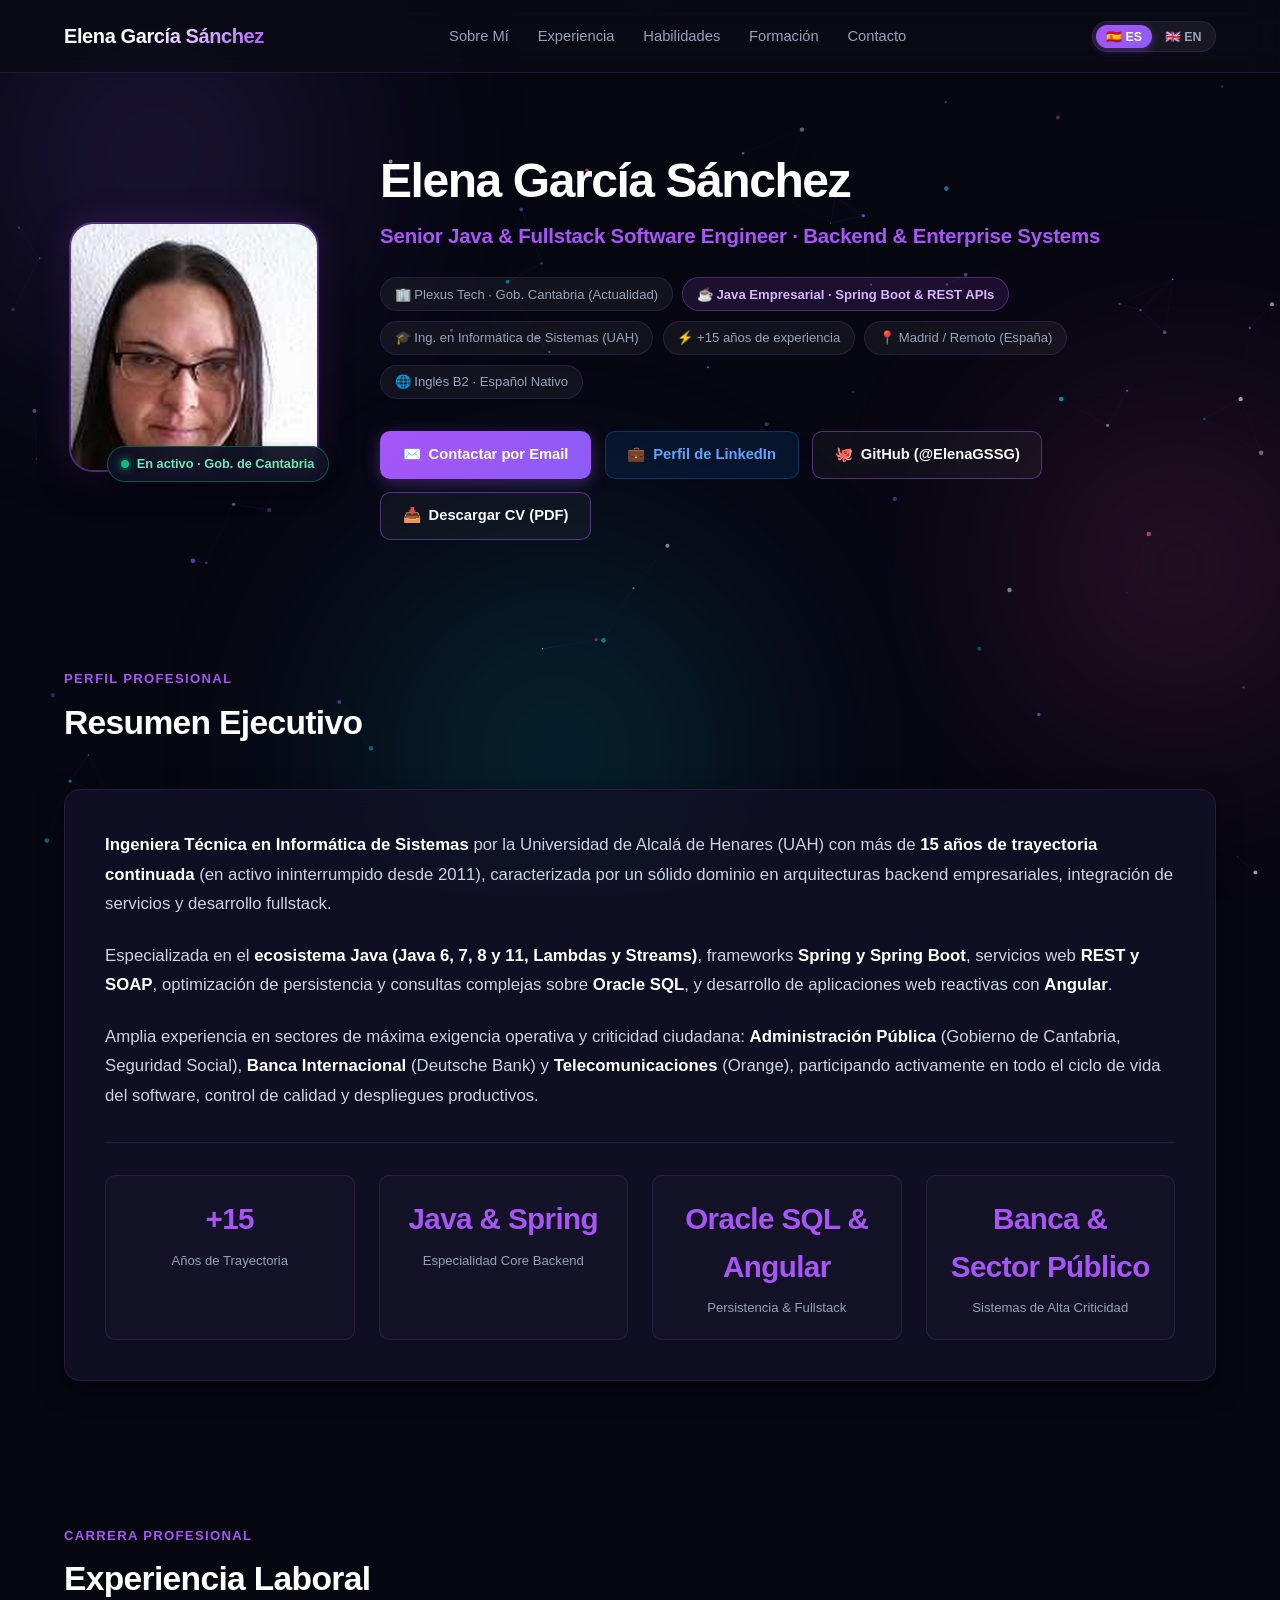
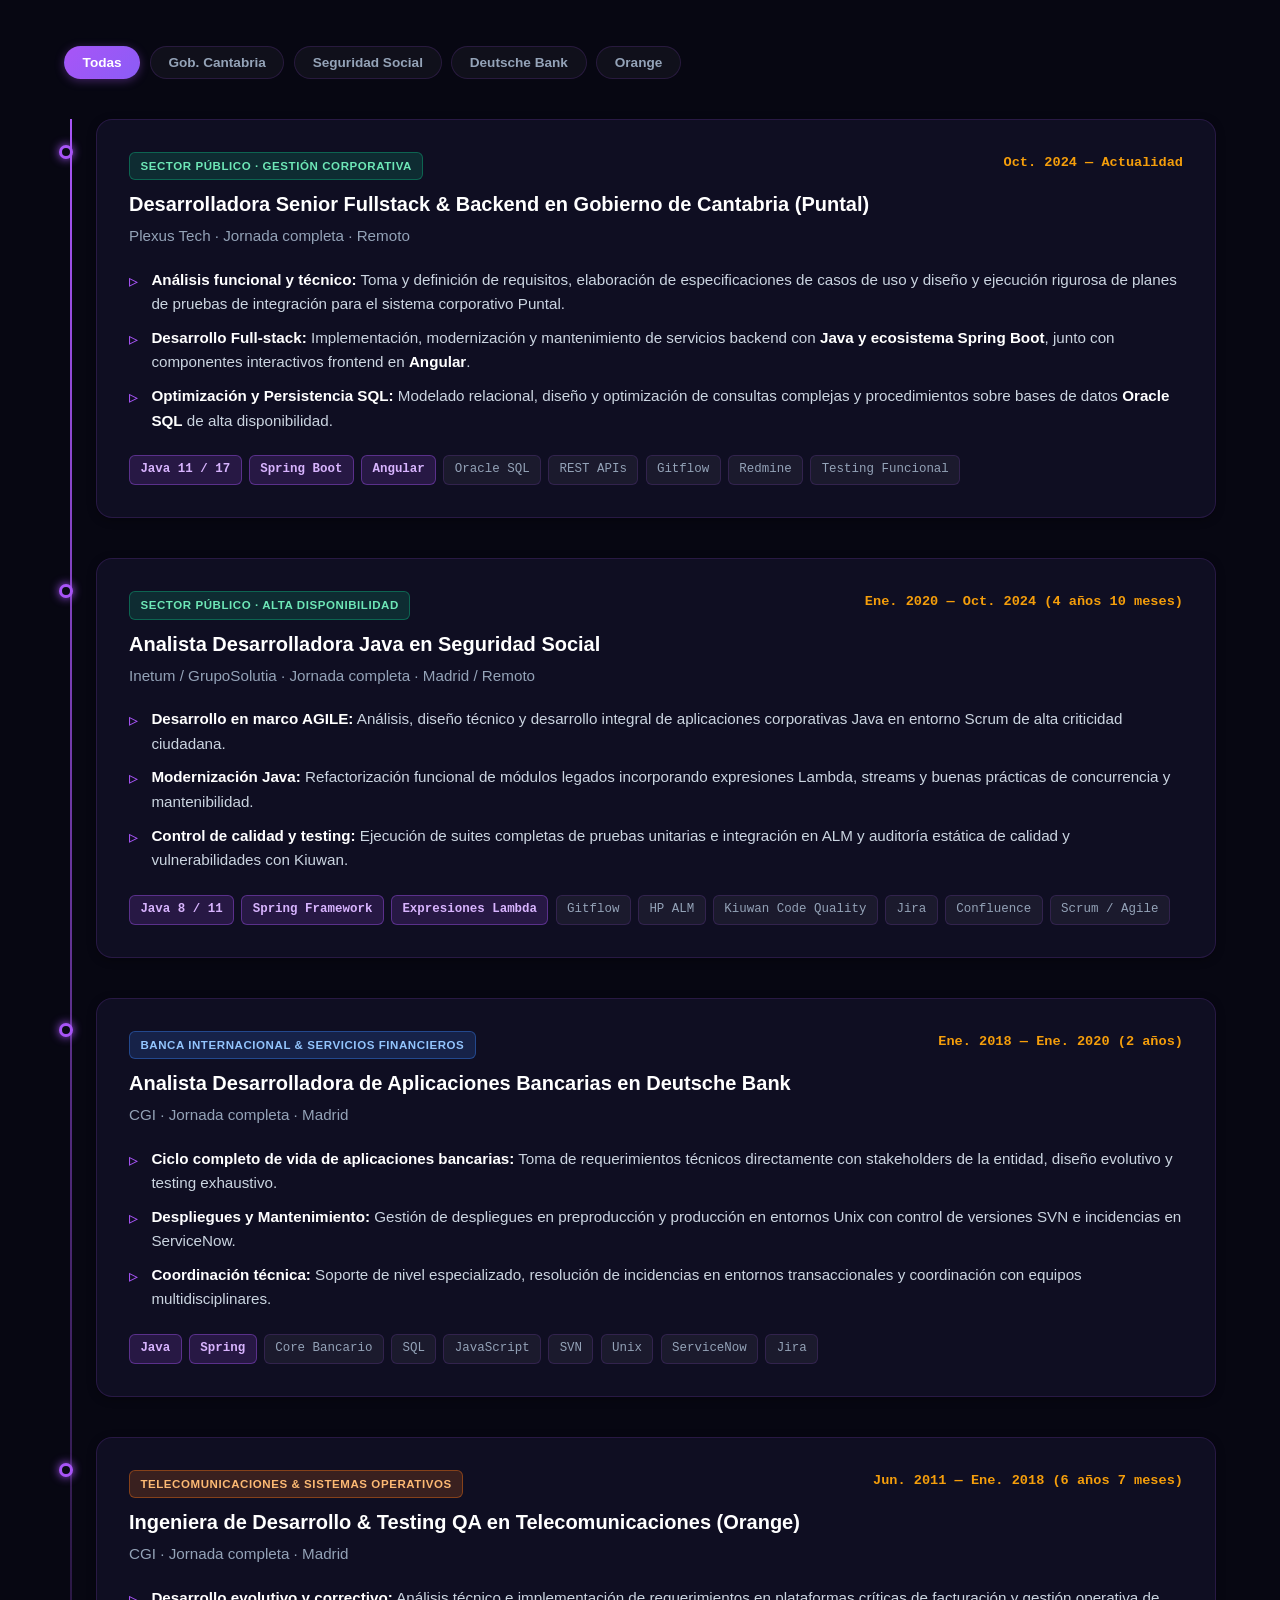
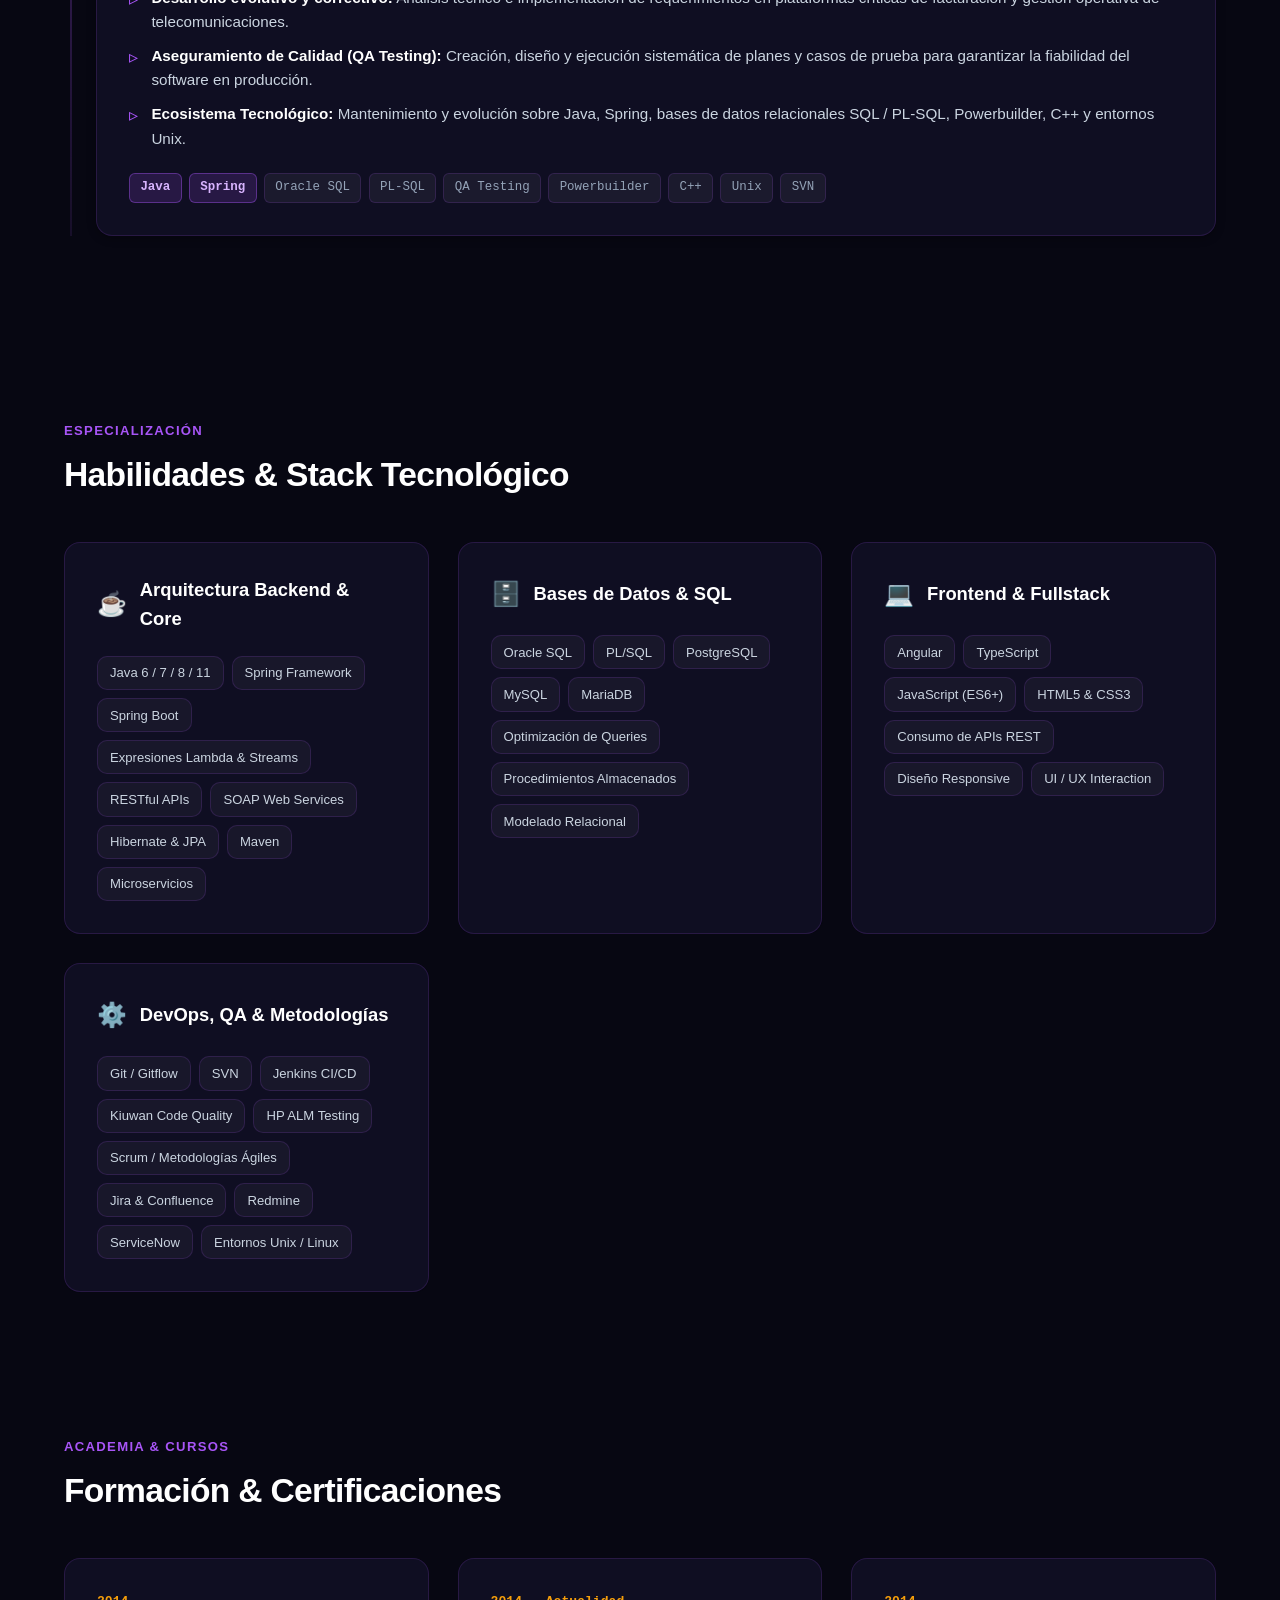
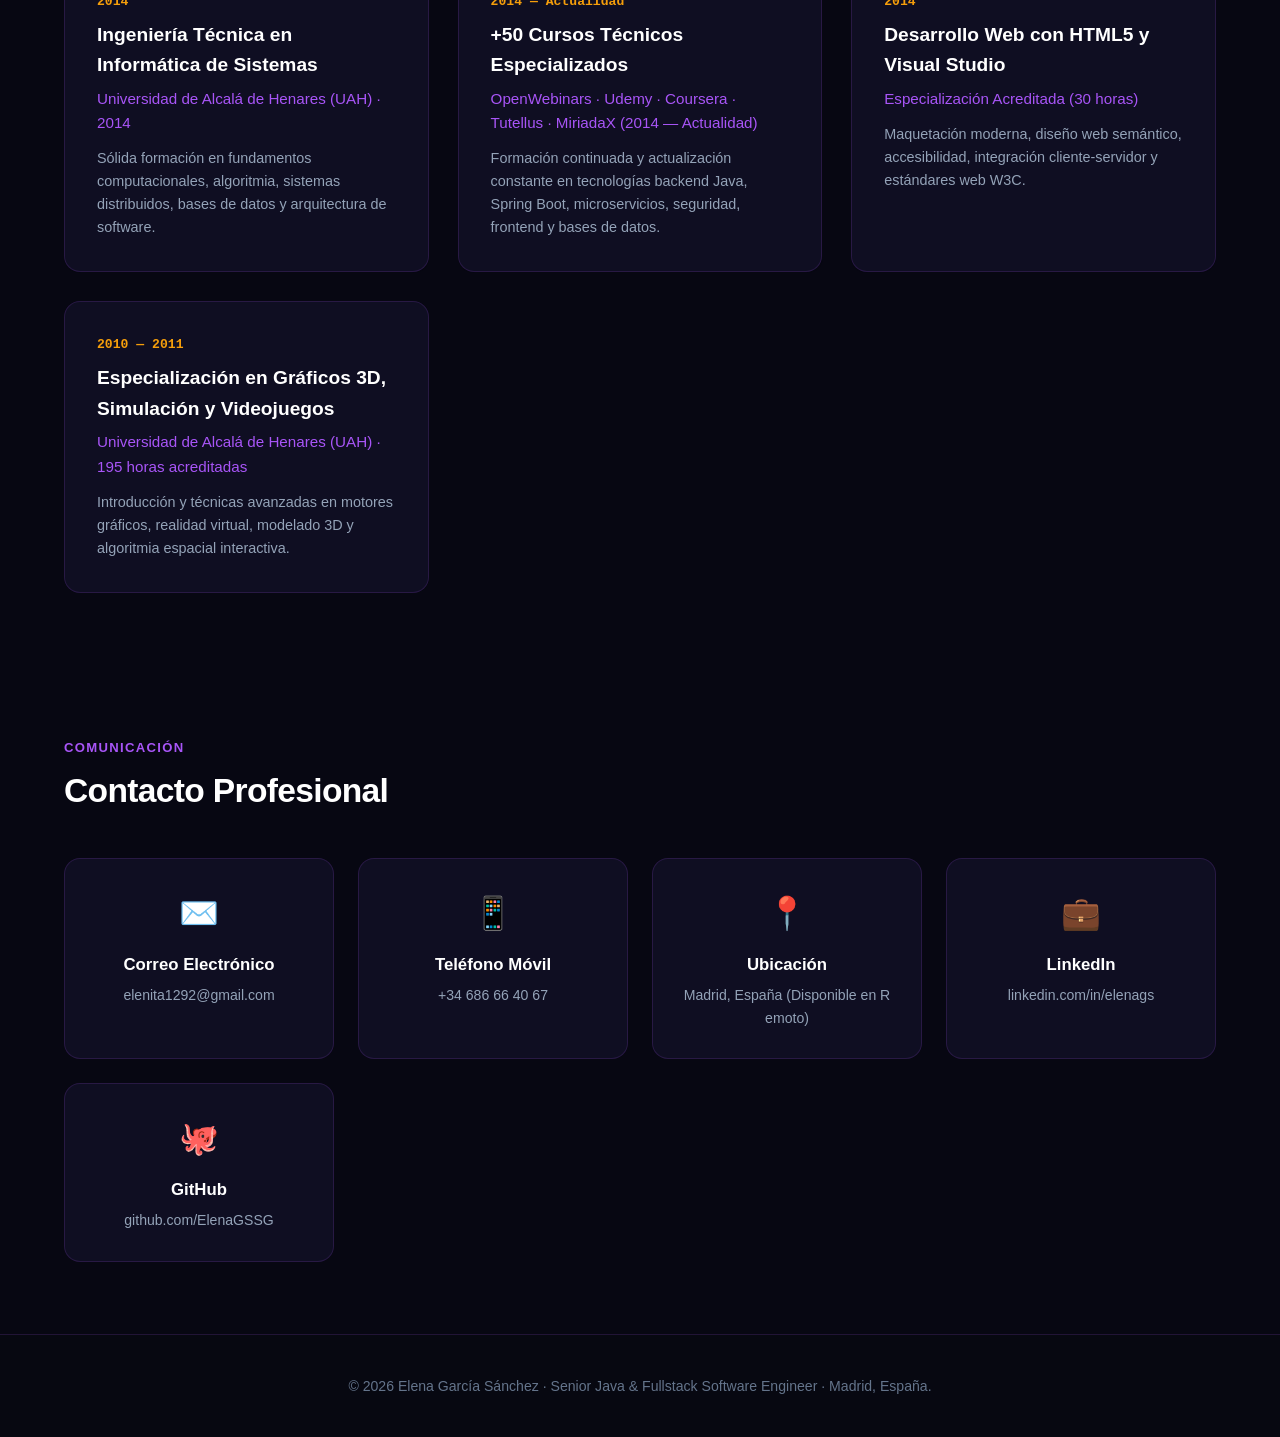
==== index.html @ bb65484d "Initial commit: Professional portfolio, printable 1-page A4 CV engine and README" ====
<!DOCTYPE html>
<html lang="es">
<head>
  <meta charset="UTF-8">
  <meta name="viewport" content="width=device-width, initial-scale=1.0">
  <title>Elena García Sánchez — Senior Java & Fullstack Software Engineer · Backend & Enterprise Systems</title>
  <meta name="description" content="Curriculum Vitae y Trayectoria Profesional de Elena García Sánchez. Ingeniera en Informática de Sistemas (UAH) con +14 años de experiencia. Especialista en ecosistema Java empresarial, Spring Boot, Oracle SQL, Angular, servicios REST/SOAP y sistemas críticos en Gobierno de Cantabria, Seguridad Social, Deutsche Bank y Orange.">
  <meta name="author" content="Elena García Sánchez">
  <link rel="stylesheet" href="styles.css">
  <link rel="icon" type="image/jpeg" href="assets/img/avatar.jpg">
</head>
<body>

  <!-- Ambient Moving Aurora Glows -->
  <div class="ambient-glow-wrapper" aria-hidden="true">
    <div class="glow-orb orb-1"></div>
    <div class="glow-orb orb-2"></div>
    <div class="glow-orb orb-3"></div>
  </div>

  <!-- Dynamic Constellation Canvas -->
  <canvas id="bg-canvas"></canvas>

  <!-- Header / Navigation -->
  <header class="header">
    <div class="container nav-container">
      <a href="#inicio" class="brand" title="Elena García Sánchez — Volver al inicio">
        <span>Elena García Sánchez</span>
      </a>

      <ul class="nav-menu">
        <li><a href="#resumen" class="nav-link" id="nav-about">Sobre Mí</a></li>
        <li><a href="#experiencia" class="nav-link" id="nav-experience">Experiencia</a></li>
        <li><a href="#habilidades" class="nav-link" id="nav-skills">Habilidades</a></li>
        <li><a href="#educacion" class="nav-link" id="nav-education">Formación</a></li>
        <li><a href="#contacto" class="nav-link" id="nav-contact">Contacto</a></li>
      </ul>

      <div class="nav-cta">
        <div class="lang-switcher">
          <button class="lang-btn active" data-lang="es" onclick="setLanguage('es')">🇪🇸 ES</button>
          <button class="lang-btn" data-lang="en" onclick="setLanguage('en')">🇬🇧 EN</button>
        </div>
      </div>
    </div>
  </header>

  <!-- Hero Section -->
  <section class="hero" id="inicio">
    <div class="container">
      <div class="hero-grid">
        <div class="hero-avatar-wrapper">
          <img src="assets/img/avatar.jpg" alt="Elena García Sánchez" class="hero-avatar">
          <div class="status-indicator">
            <span class="status-dot"></span>
            <span id="hero-status">En activo · Gob. de Cantabria</span>
          </div>
        </div>

        <div>
          <h1 class="hero-title">Elena García Sánchez</h1>
          <div class="hero-subtitle" id="hero-role">Senior Java & Fullstack Software Engineer · Backend & Enterprise Systems</div>
          
          <div class="hero-pills">
            <span class="hero-pill" id="pill-company">🏢 Plexus Tech · Gob. Cantabria (Actualidad)</span>
            <span class="hero-pill hero-pill-highlight" id="pill-core">☕ Java Empresarial · Spring Boot & REST APIs</span>
            <span class="hero-pill" id="pill-edu">🎓 Ing. en Informática de Sistemas (UAH)</span>
            <span class="hero-pill" id="pill-exp">⚡ +<span class="dyn-exp">15</span> años de experiencia</span>
            <span class="hero-pill" id="pill-location">📍 Madrid / Remoto (España)</span>
            <span class="hero-pill" id="pill-lang">🌐 Inglés B2 · Español Nativo</span>
          </div>

          <div class="hero-actions">
            <a href="mailto:elenita1292@gmail.com" class="btn btn-primary" id="btn-hero-email">
              <span>✉️</span> Contactar por Email
            </a>
            <a href="https://www.linkedin.com/in/elenags/" target="_blank" rel="noopener" class="btn btn-linkedin" id="btn-hero-linkedin">
              <span>💼</span> Perfil de LinkedIn
            </a>
            <a href="https://github.com/ElenaGSSGSG" target="_blank" rel="noopener" class="btn btn-outline" id="btn-hero-github">
              <span>🐙</span> GitHub (@ElenaGSSG)
            </a>
            <a href="assets/docs/CV_Elena_Garcia_Sanchez.pdf" download="CV_Elena_Garcia_Sanchez.pdf" target="_blank" class="btn btn-outline" id="btn-hero-print">
              <span>📥</span> Descargar CV (PDF)
            </a>
          </div>
        </div>
      </div>
    </div>
  </section>

  <main>
    <!-- Executive Summary -->
    <section class="section" id="resumen">
      <div class="container">
        <div class="section-header">
          <div class="section-tag" id="summary-tag">Perfil Profesional</div>
          <h2 class="section-title" id="summary-title">Resumen Ejecutivo</h2>
        </div>

        <div class="summary-card">
          <p id="summary-p1">
            <strong>Ingeniera Técnica en Informática de Sistemas</strong> por la Universidad de Alcalá de Henares (UAH) con más de <strong>15 años de trayectoria continuada</strong> (en activo ininterrumpido desde 2011), caracterizada por un sólido dominio en arquitecturas backend empresariales, integración de servicios y desarrollo fullstack.
          </p>
          <p id="summary-p2">
            Especializada en el <strong>ecosistema Java (Java 6, 7, 8 y 11, Lambdas y Streams)</strong>, frameworks <strong>Spring y Spring Boot</strong>, servicios web <strong>REST y SOAP</strong>, optimización de persistencia y consultas complejas sobre <strong>Oracle SQL</strong>, y desarrollo de aplicaciones web reactivas con <strong>Angular</strong>.
          </p>
          <p id="summary-p3">
            Amplia experiencia en sectores de máxima exigencia operativa y criticidad ciudadana: <strong>Administración Pública</strong> (Gobierno de Cantabria, Seguridad Social), <strong>Banca Internacional</strong> (Deutsche Bank) y <strong>Telecomunicaciones</strong> (Orange), participando activamente en todo el ciclo de vida del software, control de calidad y despliegues productivos.
          </p>

          <div class="metrics-grid">
            <div class="metric-card">
              <span class="metric-number" id="metric-exp-val">+15</span>
              <span class="metric-label" id="metric-exp-lbl">Años de Trayectoria</span>
            </div>
            <div class="metric-card">
              <span class="metric-number" id="metric-core-val">Java & Spring</span>
              <span class="metric-label" id="metric-core-lbl">Especialidad Core Backend</span>
            </div>
            <div class="metric-card">
              <span class="metric-number" id="metric-sql-val">Oracle SQL & Angular</span>
              <span class="metric-label" id="metric-sql-lbl">Persistencia & Fullstack</span>
            </div>
            <div class="metric-card">
              <span class="metric-number" id="metric-crit-val">Banca & Sector Público</span>
              <span class="metric-label" id="metric-crit-lbl">Sistemas de Alta Criticidad</span>
            </div>
          </div>
        </div>
      </div>
    </section>

    <!-- Professional Experience Timeline -->
    <section class="section" id="experiencia">
      <div class="container">
        <div class="section-header">
          <div class="section-tag" id="timeline-tag">Carrera Profesional</div>
          <h2 class="section-title" id="timeline-title">Experiencia Laboral</h2>
        </div>

        <div class="timeline-filters">
          <button class="filter-btn active" onclick="filterTimeline('all', this)" id="filter-all">Todas</button>
          <button class="filter-btn" onclick="filterTimeline('gobierno', this)" id="filter-gobierno">Gob. Cantabria</button>
          <button class="filter-btn" onclick="filterTimeline('seguridadsocial', this)" id="filter-seguridadsocial">Seguridad Social</button>
          <button class="filter-btn" onclick="filterTimeline('banca', this)" id="filter-banca">Deutsche Bank</button>
          <button class="filter-btn" onclick="filterTimeline('telecom', this)" id="filter-telecom">Orange</button>
        </div>

        <div class="timeline">
          <!-- 1. Gobierno de Cantabria (Plexus Tech) -->
          <div class="timeline-item" data-category="gobierno">
            <div class="timeline-marker"></div>
            <div class="timeline-card">
              <div class="timeline-header">
                <div>
                  <span class="timeline-badge badge-public">Sector Público · Gestión Corporativa</span>
                  <h3 class="role-title" id="gob-role">Desarrolladora Senior Fullstack & Backend en Gobierno de Cantabria (Puntal)</h3>
                  <div class="company-name" id="gob-company">Plexus Tech · Jornada completa · Remoto</div>
                </div>
                <div class="timeline-date" id="gob-date">Oct. 2024 — Actualidad</div>
              </div>
              <ul class="role-bullets">
                <li id="gob-b1"><strong>Análisis funcional y técnico:</strong> Toma y definición de requisitos, elaboración de especificaciones de casos de uso y diseño y ejecución rigurosa de planes de pruebas de integración para el sistema corporativo Puntal.</li>
                <li id="gob-b2"><strong>Desarrollo Full-stack:</strong> Implementación, modernización y mantenimiento de servicios backend con <strong>Java y ecosistema Spring Boot</strong>, junto con componentes interactivos frontend en <strong>Angular</strong>.</li>
                <li id="gob-b3"><strong>Optimización y Persistencia SQL:</strong> Modelado relacional, diseño y optimización de consultas complejas y procedimientos sobre bases de datos <strong>Oracle SQL</strong> de alta disponibilidad.</li>
              </ul>
              <div class="tech-tags">
                <span class="tech-tag tech-tag-accent">Java 11 / 17</span>
                <span class="tech-tag tech-tag-accent">Spring Boot</span>
                <span class="tech-tag tech-tag-accent">Angular</span>
                <span class="tech-tag">Oracle SQL</span>
                <span class="tech-tag">REST APIs</span>
                <span class="tech-tag">Gitflow</span>
                <span class="tech-tag">Redmine</span>
                <span class="tech-tag">Testing Funcional</span>
              </div>
            </div>
          </div>

          <!-- 2. Seguridad Social (Inetum / GrupoSolutia) -->
          <div class="timeline-item" data-category="seguridadsocial">
            <div class="timeline-marker"></div>
            <div class="timeline-card">
              <div class="timeline-header">
                <div>
                  <span class="timeline-badge badge-public">Sector Público · Alta Disponibilidad</span>
                  <h3 class="role-title" id="ss-role">Analista Desarrolladora Java en Seguridad Social</h3>
                  <div class="company-name" id="ss-company">Inetum / GrupoSolutia · Jornada completa · Madrid / Remoto</div>
                </div>
                <div class="timeline-date" id="ss-date">Ene. 2020 — Oct. 2024 (4 años 10 meses)</div>
              </div>
              <ul class="role-bullets">
                <li id="ss-b1"><strong>Desarrollo en marco AGILE:</strong> Análisis, diseño técnico y desarrollo integral de aplicaciones corporativas Java en entorno Scrum de alta criticidad ciudadana.</li>
                <li id="ss-b2"><strong>Modernización Java:</strong> Refactorización funcional de módulos legados incorporando expresiones Lambda, streams y buenas prácticas de concurrencia y mantenibilidad.</li>
                <li id="ss-b3"><strong>Control de calidad y testing:</strong> Ejecución de suites completas de pruebas unitarias e integración en ALM y auditoría estática de calidad y vulnerabilidades con Kiuwan.</li>
              </ul>
              <div class="tech-tags">
                <span class="tech-tag tech-tag-accent">Java 8 / 11</span>
                <span class="tech-tag tech-tag-accent">Spring Framework</span>
                <span class="tech-tag tech-tag-accent">Expresiones Lambda</span>
                <span class="tech-tag">Gitflow</span>
                <span class="tech-tag">HP ALM</span>
                <span class="tech-tag">Kiuwan Code Quality</span>
                <span class="tech-tag">Jira</span>
                <span class="tech-tag">Confluence</span>
                <span class="tech-tag">Scrum / Agile</span>
              </div>
            </div>
          </div>

          <!-- 3. Deutsche Bank (CGI) -->
          <div class="timeline-item" data-category="banca">
            <div class="timeline-marker"></div>
            <div class="timeline-card">
              <div class="timeline-header">
                <div>
                  <span class="timeline-badge badge-bank">Banca Internacional & Servicios Financieros</span>
                  <h3 class="role-title" id="db-role">Analista Desarrolladora de Aplicaciones Bancarias en Deutsche Bank</h3>
                  <div class="company-name" id="db-company">CGI · Jornada completa · Madrid</div>
                </div>
                <div class="timeline-date" id="db-date">Ene. 2018 — Ene. 2020 (2 años)</div>
              </div>
              <ul class="role-bullets">
                <li id="db-b1"><strong>Ciclo completo de vida de aplicaciones bancarias:</strong> Toma de requerimientos técnicos directamente con stakeholders de la entidad, diseño evolutivo y testing exhaustivo.</li>
                <li id="db-b2"><strong>Despliegues y Mantenimiento:</strong> Gestión de despliegues en preproducción y producción en entornos Unix con control de versiones SVN e incidencias en ServiceNow.</li>
                <li id="db-b3"><strong>Coordinación técnica:</strong> Soporte de nivel especializado, resolución de incidencias en entornos transaccionales y coordinación con equipos multidisciplinares.</li>
              </ul>
              <div class="tech-tags">
                <span class="tech-tag tech-tag-accent">Java</span>
                <span class="tech-tag tech-tag-accent">Spring</span>
                <span class="tech-tag">Core Bancario</span>
                <span class="tech-tag">SQL</span>
                <span class="tech-tag">JavaScript</span>
                <span class="tech-tag">SVN</span>
                <span class="tech-tag">Unix</span>
                <span class="tech-tag">ServiceNow</span>
                <span class="tech-tag">Jira</span>
              </div>
            </div>
          </div>

          <!-- 4. Orange (CGI) -->
          <div class="timeline-item" data-category="telecom">
            <div class="timeline-marker"></div>
            <div class="timeline-card">
              <div class="timeline-header">
                <div>
                  <span class="timeline-badge badge-telecom">Telecomunicaciones & Sistemas Operativos</span>
                  <h3 class="role-title" id="orange-role">Ingeniera de Desarrollo & Testing QA en Telecomunicaciones (Orange)</h3>
                  <div class="company-name" id="orange-company">CGI · Jornada completa · Madrid</div>
                </div>
                <div class="timeline-date" id="orange-date">Jun. 2011 — Ene. 2018 (6 años 7 meses)</div>
              </div>
              <ul class="role-bullets">
                <li id="orange-b1"><strong>Desarrollo evolutivo y correctivo:</strong> Análisis técnico e implementación de requerimientos en plataformas críticas de facturación y gestión operativa de telecomunicaciones.</li>
                <li id="orange-b2"><strong>Aseguramiento de Calidad (QA Testing):</strong> Creación, diseño y ejecución sistemática de planes y casos de prueba para garantizar la fiabilidad del software en producción.</li>
                <li id="orange-b3"><strong>Ecosistema Tecnológico:</strong> Mantenimiento y evolución sobre Java, Spring, bases de datos relacionales SQL / PL-SQL, Powerbuilder, C++ y entornos Unix.</li>
              </ul>
              <div class="tech-tags">
                <span class="tech-tag tech-tag-accent">Java</span>
                <span class="tech-tag tech-tag-accent">Spring</span>
                <span class="tech-tag">Oracle SQL</span>
                <span class="tech-tag">PL-SQL</span>
                <span class="tech-tag">QA Testing</span>
                <span class="tech-tag">Powerbuilder</span>
                <span class="tech-tag">C++</span>
                <span class="tech-tag">Unix</span>
                <span class="tech-tag">SVN</span>
              </div>
            </div>
          </div>
        </div>
      </div>
    </section>

    <!-- Skills & Technology Stack -->
    <section class="section" id="habilidades">
      <div class="container">
        <div class="section-header">
          <div class="section-tag" id="skills-tag">Especialización</div>
          <h2 class="section-title" id="skills-title">Habilidades & Stack Tecnológico</h2>
        </div>

        <div class="skills-container-grid">
          <!-- Backend & Core -->
          <div class="skills-category-card">
            <div class="skills-category-header">
              <span class="category-icon">☕</span>
              <h3 class="category-title" id="cat-backend-title">Arquitectura Backend & Core</h3>
            </div>
            <div class="skills-list">
              <span class="skill-pill">Java 6 / 7 / 8 / 11</span>
              <span class="skill-pill">Spring Framework</span>
              <span class="skill-pill">Spring Boot</span>
              <span class="skill-pill">Expresiones Lambda & Streams</span>
              <span class="skill-pill">RESTful APIs</span>
              <span class="skill-pill">SOAP Web Services</span>
              <span class="skill-pill">Hibernate & JPA</span>
              <span class="skill-pill">Maven</span>
              <span class="skill-pill">Microservicios</span>
            </div>
          </div>

          <!-- Bases de Datos & SQL -->
          <div class="skills-category-card">
            <div class="skills-category-header">
              <span class="category-icon">🗄️</span>
              <h3 class="category-title" id="cat-data-title">Bases de Datos & SQL</h3>
            </div>
            <div class="skills-list">
              <span class="skill-pill">Oracle SQL</span>
              <span class="skill-pill">PL/SQL</span>
              <span class="skill-pill">PostgreSQL</span>
              <span class="skill-pill">MySQL</span>
              <span class="skill-pill">MariaDB</span>
              <span class="skill-pill">Optimización de Queries</span>
              <span class="skill-pill">Procedimientos Almacenados</span>
              <span class="skill-pill">Modelado Relacional</span>
            </div>
          </div>

          <!-- Frontend & Fullstack -->
          <div class="skills-category-card">
            <div class="skills-category-header">
              <span class="category-icon">💻</span>
              <h3 class="category-title" id="cat-front-title">Frontend & Fullstack</h3>
            </div>
            <div class="skills-list">
              <span class="skill-pill">Angular</span>
              <span class="skill-pill">TypeScript</span>
              <span class="skill-pill">JavaScript (ES6+)</span>
              <span class="skill-pill">HTML5 & CSS3</span>
              <span class="skill-pill">Consumo de APIs REST</span>
              <span class="skill-pill">Diseño Responsive</span>
              <span class="skill-pill">UI / UX Interaction</span>
            </div>
          </div>

          <!-- DevOps, QA & Metodologías -->
          <div class="skills-category-card">
            <div class="skills-category-header">
              <span class="category-icon">⚙️</span>
              <h3 class="category-title" id="cat-devops-title">DevOps, QA & Metodologías</h3>
            </div>
            <div class="skills-list">
              <span class="skill-pill">Git / Gitflow</span>
              <span class="skill-pill">SVN</span>
              <span class="skill-pill">Jenkins CI/CD</span>
              <span class="skill-pill">Kiuwan Code Quality</span>
              <span class="skill-pill">HP ALM Testing</span>
              <span class="skill-pill">Scrum / Metodologías Ágiles</span>
              <span class="skill-pill">Jira & Confluence</span>
              <span class="skill-pill">Redmine</span>
              <span class="skill-pill">ServiceNow</span>
              <span class="skill-pill">Entornos Unix / Linux</span>
            </div>
          </div>
        </div>
      </div>
    </section>

    <!-- Education & Certifications -->
    <section class="section" id="educacion">
      <div class="container">
        <div class="section-header">
          <div class="section-tag" id="edu-tag">Academia & Cursos</div>
          <h2 class="section-title" id="edu-title">Formación & Certificaciones</h2>
        </div>

        <div class="edu-grid">
          <div class="edu-card">
            <div class="edu-year">2014</div>
            <h3 class="edu-title" id="edu-deg-title">Ingeniería Técnica en Informática de Sistemas</h3>
            <div class="edu-school" id="edu-deg-school">Universidad de Alcalá de Henares (UAH) · 2014</div>
            <p class="edu-desc" id="edu-deg-desc">Sólida formación en fundamentos computacionales, algoritmia, sistemas distribuidos, bases de datos y arquitectura de software.</p>
          </div>

          <div class="edu-card">
            <div class="edu-year">2014 — Actualidad</div>
            <h3 class="edu-title" id="edu-courses-title">+50 Cursos Técnicos Especializados</h3>
            <div class="edu-school" id="edu-courses-school">OpenWebinars · Udemy · Coursera · Tutellus · MiriadaX</div>
            <p class="edu-desc" id="edu-courses-desc">Formación continuada y actualización constante en tecnologías backend Java, Spring Boot, microservicios, seguridad, frontend y bases de datos.</p>
          </div>

          <div class="edu-card">
            <div class="edu-year">2014</div>
            <h3 class="edu-title" id="edu-web-title">Desarrollo Web con HTML5 y Visual Studio</h3>
            <div class="edu-school" id="edu-web-school">Especialización Acreditada (30 horas)</div>
            <p class="edu-desc" id="edu-web-desc">Maquetación moderna, diseño web semántico, accesibilidad, integración cliente-servidor y estándares web W3C.</p>
          </div>

          <div class="edu-card">
            <div class="edu-year">2010 — 2011</div>
            <h3 class="edu-title" id="edu-game-title">Especialización en Gráficos 3D, Simulación y Videojuegos</h3>
            <div class="edu-school" id="edu-game-school">Universidad de Alcalá de Henares (UAH) · 195 horas acreditadas</div>
            <p class="edu-desc" id="edu-game-desc">Introducción y técnicas avanzadas en motores gráficos, realidad virtual, modelado 3D y algoritmia espacial interactiva.</p>
          </div>
        </div>
      </div>
    </section>

    <!-- Contact Section -->
    <section class="section" id="contacto">
      <div class="container">
        <div class="section-header">
          <div class="section-tag" id="contact-tag">Comunicación</div>
          <h2 class="section-title" id="contact-title">Contacto Profesional</h2>
        </div>

        <div class="contact-grid">
          <a href="mailto:elenita1292@gmail.com" class="contact-card">
            <span class="contact-card-icon">✉️</span>
            <div class="contact-card-title" id="contact-email-title">Correo Electrónico</div>
            <div class="contact-card-val">elenita1292@gmail.com</div>
          </a>

          <a href="tel:+34686664067" class="contact-card">
            <span class="contact-card-icon">📱</span>
            <div class="contact-card-title" id="contact-phone-title">Teléfono Móvil</div>
            <div class="contact-card-val">+34 686 66 40 67</div>
          </a>

          <div class="contact-card">
            <span class="contact-card-icon">📍</span>
            <div class="contact-card-title" id="contact-loc-title">Ubicación</div>
            <div class="contact-card-val" id="contact-loc-val">Madrid, España (Disponible en Remoto)</div>
          </div>

          <a href="https://www.linkedin.com/in/elenags/" target="_blank" rel="noopener" class="contact-card">
            <span class="contact-card-icon">💼</span>
            <div class="contact-card-title" id="contact-linkedIn-title">LinkedIn</div>
            <div class="contact-card-val">linkedin.com/in/elenags</div>
          </a>

          <a href="https://github.com/ElenaGSSGSG" target="_blank" rel="noopener" class="contact-card">
            <span class="contact-card-icon">🐙</span>
            <div class="contact-card-title" id="contact-github-title">GitHub</div>
            <div class="contact-card-val">github.com/ElenaGSSG</div>
          </a>
        </div>
      </div>
    </section>
  </main>

  <!-- Footer -->
  <footer class="footer">
    <div class="container">
      <p class="footer-copy" id="footer-copy">
        © 2026 Elena García Sánchez · Senior Java & Fullstack Software Engineer · Madrid, España.
      </p>
    </div>
  </footer>

  <script src="app.js"></script>
</body>
</html>
---- styles.css ----
/* ==========================================================================
   Elena García Sánchez — Interactive CV & Executive Portfolio
   Ultra-modern Executive Dark Theme (Amethyst / Violet / Fuchsia / Cyan)
   ========================================================================== */

:root {
  --bg-primary: #0a0b16;
  --bg-secondary: #0f1124;
  --bg-card: rgba(18, 17, 38, 0.82);
  --bg-card-hover: rgba(30, 27, 60, 0.94);
  --border-subtle: rgba(168, 85, 247, 0.16);
  --border-accent: rgba(168, 85, 247, 0.45);
  --border-glow: rgba(192, 132, 252, 0.65);

  --accent-purple: #a855f7;
  --accent-violet: #8b5cf6;
  --accent-fuchsia: #ec4899;
  --accent-cyan: #06b6d4;
  --accent-emerald: #10b981;
  --accent-amber: #f59e0b;

  --text-primary: #f8fafc;
  --text-secondary: #94a3b8;
  --text-muted: #64748b;
  --text-white: #ffffff;

  --radius-sm: 6px;
  --radius-md: 10px;
  --radius-lg: 16px;
  --radius-xl: 24px;
  --radius-full: 9999px;

  --font-sans: 'Inter', -apple-system, BlinkMacSystemFont, 'Segoe UI', Roboto, sans-serif;
  --font-mono: 'JetBrains Mono', 'Fira Code', monospace;

  --shadow-sm: 0 2px 8px rgba(0, 0, 0, 0.35);
  --shadow-md: 0 8px 24px rgba(0, 0, 0, 0.5);
  --shadow-glow: 0 0 32px rgba(168, 85, 247, 0.22);
  --transition: all 0.25s cubic-bezier(0.16, 1, 0.3, 1);
}

/* Reset & Base */
*, *::before, *::after {
  box-sizing: border-box;
  margin: 0;
  padding: 0;
}

html {
  font-size: 16px;
  scroll-behavior: smooth;
  background-color: #070712;
  color: var(--text-primary);
  font-family: var(--font-sans);
  line-height: 1.6;
  overflow-x: hidden;
  max-width: 100%;
}

body {
  min-height: 100vh;
  display: flex;
  flex-direction: column;
  background-color: #070712;
  position: relative;
  overflow-x: hidden;
  max-width: 100%;
}

/* Background Dynamic Canvas & Ambient Glow */
.ambient-glow-wrapper {
  position: fixed;
  inset: 0;
  width: 100%;
  height: 100%;
  overflow: hidden;
  z-index: 0;
  pointer-events: none;
}

.glow-orb {
  position: absolute;
  border-radius: 50%;
  filter: blur(100px);
  opacity: 0.22;
  animation: floatOrb 22s ease-in-out infinite alternate;
}

.orb-1 {
  width: 550px;
  height: 550px;
  background: radial-gradient(circle, #8b5cf6 0%, rgba(139, 92, 246, 0) 70%);
  top: -120px;
  left: -120px;
}

.orb-2 {
  width: 500px;
  height: 500px;
  background: radial-gradient(circle, #ec4899 0%, rgba(236, 72, 153, 0) 70%);
  top: 35%;
  right: -150px;
  animation-duration: 28s;
  animation-delay: -6s;
}

.orb-3 {
  width: 600px;
  height: 600px;
  background: radial-gradient(circle, #06b6d4 0%, rgba(6, 182, 212, 0) 70%);
  bottom: -150px;
  left: 20%;
  animation-duration: 24s;
  animation-delay: -12s;
}

@keyframes floatOrb {
  0% { transform: translate(0, 0) scale(1); }
  50% { transform: translate(45px, 60px) scale(1.08); }
  100% { transform: translate(-35px, -45px) scale(0.95); }
}

#bg-canvas {
  position: fixed;
  inset: 0;
  width: 100%;
  height: 100%;
  z-index: 1;
  pointer-events: none;
}

/* Layout Containers */
.container {
  width: 100%;
  max-width: 1200px;
  margin: 0 auto;
  padding: 0 1.5rem;
  position: relative;
  z-index: 2;
}

/* Header & Navigation */
.header {
  position: sticky;
  top: 0;
  z-index: 100;
  backdrop-filter: blur(16px);
  -webkit-backdrop-filter: blur(16px);
  background: rgba(10, 11, 22, 0.85);
  border-bottom: 1px solid var(--border-subtle);
  transition: var(--transition);
}

.nav-container {
  display: flex;
  align-items: center;
  justify-content: space-between;
  height: 4.5rem;
}

.brand {
  font-size: 1.25rem;
  font-weight: 700;
  color: var(--text-white);
  text-decoration: none;
  display: flex;
  align-items: center;
  gap: 0.5rem;
  letter-spacing: -0.02em;
}

.brand span {
  background: linear-gradient(135deg, #ffffff 40%, var(--accent-purple) 100%);
  -webkit-background-clip: text;
  -webkit-text-fill-color: transparent;
}

.nav-menu {
  display: flex;
  list-style: none;
  gap: 1.8rem;
  align-items: center;
}

.nav-link {
  color: var(--text-secondary);
  text-decoration: none;
  font-size: 0.92rem;
  font-weight: 500;
  transition: var(--transition);
  position: relative;
  padding: 0.25rem 0;
}

.nav-link:hover,
.nav-link.active {
  color: var(--text-white);
}

.nav-link::after {
  content: '';
  position: absolute;
  bottom: -2px;
  left: 0;
  width: 0;
  height: 2px;
  background: linear-gradient(90deg, var(--accent-purple), var(--accent-fuchsia));
  transition: width 0.25s ease;
  border-radius: var(--radius-full);
}

.nav-link:hover::after,
.nav-link.active::after {
  width: 100%;
}

.nav-cta {
  display: flex;
  align-items: center;
  gap: 0.8rem;
}

/* Language Switcher */
.lang-switcher {
  display: flex;
  background: rgba(255, 255, 255, 0.06);
  border: 1px solid var(--border-subtle);
  border-radius: var(--radius-full);
  padding: 3px;
  gap: 2px;
}

.lang-btn {
  background: transparent;
  border: none;
  color: var(--text-secondary);
  font-size: 0.78rem;
  font-weight: 600;
  padding: 0.25rem 0.65rem;
  border-radius: var(--radius-full);
  cursor: pointer;
  transition: var(--transition);
}

.lang-btn.active {
  background: linear-gradient(135deg, var(--accent-purple), var(--accent-violet));
  color: #ffffff;
  box-shadow: 0 2px 8px rgba(168, 85, 247, 0.4);
}

/* Hero Section */
.hero {
  padding: 5rem 0 3.5rem;
  position: relative;
  z-index: 2;
}

.hero-grid {
  display: grid;
  grid-template-columns: 260px 1fr;
  gap: 3.5rem;
  align-items: center;
}

.hero-avatar-wrapper {
  position: relative;
  width: 250px;
  height: 250px;
  margin: 0 auto;
}

.hero-avatar {
  width: 100%;
  height: 100%;
  border-radius: var(--radius-xl);
  object-fit: cover;
  border: 2px solid var(--border-accent);
  box-shadow: 0 10px 30px rgba(0, 0, 0, 0.6), var(--shadow-glow);
  position: relative;
  z-index: 2;
  transition: var(--transition);
}

.hero-avatar-wrapper:hover .hero-avatar {
  border-color: var(--accent-purple);
  transform: translateY(-4px) scale(1.02);
  box-shadow: 0 16px 40px rgba(0, 0, 0, 0.7), 0 0 40px rgba(168, 85, 247, 0.35);
}

.status-indicator {
  position: absolute;
  bottom: -10px;
  right: -10px;
  background: rgba(15, 17, 36, 0.95);
  border: 1px solid rgba(16, 185, 129, 0.4);
  padding: 0.4rem 0.85rem;
  border-radius: var(--radius-full);
  display: flex;
  align-items: center;
  gap: 0.45rem;
  font-size: 0.8rem;
  font-weight: 600;
  color: #6ee7b7;
  z-index: 3;
  backdrop-filter: blur(8px);
  box-shadow: 0 4px 12px rgba(0, 0, 0, 0.4);
}

.status-dot {
  width: 8px;
  height: 8px;
  background-color: var(--accent-emerald);
  border-radius: 50%;
  box-shadow: 0 0 8px var(--accent-emerald);
  animation: pulseDot 2s infinite;
}

@keyframes pulseDot {
  0% { transform: scale(0.95); opacity: 0.8; }
  50% { transform: scale(1.2); opacity: 1; }
  100% { transform: scale(0.95); opacity: 0.8; }
}

.hero-title {
  font-size: 3rem;
  font-weight: 800;
  line-height: 1.15;
  letter-spacing: -0.03em;
  margin-bottom: 0.75rem;
  color: var(--text-white);
}

.hero-subtitle {
  font-size: 1.28rem;
  font-weight: 600;
  color: var(--accent-purple);
  margin-bottom: 1.5rem;
  letter-spacing: -0.01em;
}

.hero-pills {
  display: flex;
  flex-wrap: wrap;
  gap: 0.6rem;
  margin-bottom: 2rem;
}

.hero-pill {
  background: rgba(255, 255, 255, 0.05);
  border: 1px solid var(--border-subtle);
  color: var(--text-secondary);
  font-size: 0.82rem;
  font-weight: 500;
  padding: 0.35rem 0.85rem;
  border-radius: var(--radius-full);
  display: inline-flex;
  align-items: center;
  gap: 0.4rem;
}

.hero-pill-highlight {
  background: rgba(168, 85, 247, 0.12);
  border-color: rgba(168, 85, 247, 0.35);
  color: #d8b4fe;
  font-weight: 600;
}

.hero-actions {
  display: flex;
  flex-wrap: wrap;
  gap: 0.85rem;
}

/* Buttons */
.btn {
  display: inline-flex;
  align-items: center;
  gap: 0.5rem;
  padding: 0.7rem 1.35rem;
  font-size: 0.92rem;
  font-weight: 600;
  border-radius: var(--radius-md);
  text-decoration: none;
  cursor: pointer;
  transition: var(--transition);
  border: 1px solid transparent;
}

.btn-primary {
  background: linear-gradient(135deg, var(--accent-purple), var(--accent-violet));
  color: #ffffff;
  box-shadow: 0 4px 16px rgba(168, 85, 247, 0.35);
}

.btn-primary:hover {
  transform: translateY(-2px);
  box-shadow: 0 6px 22px rgba(168, 85, 247, 0.5);
  background: linear-gradient(135deg, #c084fc, var(--accent-violet));
}

.btn-outline {
  background: rgba(255, 255, 255, 0.04);
  border-color: var(--border-accent);
  color: var(--text-primary);
}

.btn-outline:hover {
  background: rgba(168, 85, 247, 0.12);
  border-color: var(--accent-purple);
  color: #ffffff;
  transform: translateY(-2px);
}

.btn-linkedin {
  background: rgba(10, 102, 194, 0.15);
  border-color: rgba(10, 102, 194, 0.4);
  color: #60a5fa;
}

.btn-linkedin:hover {
  background: #0a66c2;
  color: #ffffff;
  transform: translateY(-2px);
  box-shadow: 0 4px 16px rgba(10, 102, 194, 0.4);
}

/* Sections Global */
.section {
  padding: 4.5rem 0;
  position: relative;
  z-index: 2;
}

.section-header {
  margin-bottom: 2.5rem;
}

.section-tag {
  color: var(--accent-purple);
  font-size: 0.82rem;
  font-weight: 700;
  text-transform: uppercase;
  letter-spacing: 0.1em;
  margin-bottom: 0.4rem;
}

.section-title {
  font-size: 2.1rem;
  font-weight: 800;
  color: var(--text-white);
  letter-spacing: -0.02em;
}

/* Summary Card & Metrics */
.summary-card {
  background: var(--bg-card);
  border: 1px solid var(--border-subtle);
  border-radius: var(--radius-lg);
  padding: 2.5rem;
  backdrop-filter: blur(12px);
  box-shadow: var(--shadow-md);
}

.summary-card p {
  color: #cbd5e1;
  font-size: 1.05rem;
  line-height: 1.75;
  margin-bottom: 1.4rem;
}

.summary-card p strong {
  color: var(--text-white);
  font-weight: 600;
}

.metrics-grid {
  display: grid;
  grid-template-columns: repeat(auto-fit, minmax(200px, 1fr));
  gap: 1.5rem;
  margin-top: 2rem;
  padding-top: 2rem;
  border-top: 1px solid var(--border-subtle);
}

.metric-card {
  background: rgba(255, 255, 255, 0.02);
  border: 1px solid var(--border-subtle);
  border-radius: var(--radius-md);
  padding: 1.2rem;
  text-align: center;
  transition: var(--transition);
}

.metric-card:hover {
  border-color: var(--border-accent);
  transform: translateY(-3px);
  background: rgba(168, 85, 247, 0.05);
}

.metric-number {
  font-size: 1.85rem;
  font-weight: 800;
  color: var(--accent-purple);
  display: block;
  margin-bottom: 0.25rem;
  letter-spacing: -0.02em;
}

.metric-label {
  font-size: 0.82rem;
  color: var(--text-secondary);
  font-weight: 500;
}

/* Timeline Section */
.timeline-filters {
  display: flex;
  flex-wrap: wrap;
  gap: 0.6rem;
  margin-bottom: 2.5rem;
}

.filter-btn {
  background: rgba(255, 255, 255, 0.04);
  border: 1px solid var(--border-subtle);
  color: var(--text-secondary);
  font-size: 0.85rem;
  font-weight: 600;
  padding: 0.5rem 1.1rem;
  border-radius: var(--radius-full);
  cursor: pointer;
  transition: var(--transition);
}

.filter-btn:hover {
  color: var(--text-white);
  border-color: var(--border-accent);
}

.filter-btn.active {
  background: linear-gradient(135deg, var(--accent-purple), var(--accent-violet));
  border-color: transparent;
  color: #ffffff;
  box-shadow: 0 2px 10px rgba(168, 85, 247, 0.35);
}

.timeline {
  position: relative;
  padding-left: 2rem;
}

.timeline::before {
  content: '';
  position: absolute;
  top: 0;
  bottom: 0;
  left: 6px;
  width: 2px;
  background: linear-gradient(180deg, var(--accent-purple) 0%, rgba(168, 85, 247, 0.1) 100%);
}

.timeline-item {
  position: relative;
  margin-bottom: 2.5rem;
  transition: var(--transition);
}

.timeline-item.hidden {
  display: none;
}

.timeline-marker {
  position: absolute;
  top: 1.6rem;
  left: -2rem;
  width: 14px;
  height: 14px;
  border-radius: 50%;
  background: var(--bg-primary);
  border: 3px solid var(--accent-purple);
  box-shadow: 0 0 10px var(--accent-purple);
  transform: translateX(-5px);
  z-index: 2;
  transition: var(--transition);
}

.timeline-item:hover .timeline-marker {
  background: var(--accent-purple);
  box-shadow: 0 0 16px var(--accent-purple);
  transform: translateX(-5px) scale(1.25);
}

.timeline-card {
  background: var(--bg-card);
  border: 1px solid var(--border-subtle);
  border-radius: var(--radius-lg);
  padding: 2rem;
  backdrop-filter: blur(12px);
  box-shadow: var(--shadow-sm);
  transition: var(--transition);
}

.timeline-card:hover {
  border-color: var(--border-accent);
  transform: translateX(4px);
  box-shadow: var(--shadow-md), 0 0 24px rgba(168, 85, 247, 0.12);
}

.timeline-header {
  display: flex;
  justify-content: space-between;
  align-items: flex-start;
  gap: 1.5rem;
  margin-bottom: 1.2rem;
}

.timeline-badge {
  display: inline-block;
  font-size: 0.72rem;
  font-weight: 700;
  text-transform: uppercase;
  letter-spacing: 0.05em;
  padding: 0.25rem 0.65rem;
  border-radius: var(--radius-sm);
  margin-bottom: 0.5rem;
}

.badge-accent {
  background: rgba(168, 85, 247, 0.18);
  border: 1px solid rgba(168, 85, 247, 0.4);
  color: #d8b4fe;
}

.badge-public {
  background: rgba(16, 185, 129, 0.18);
  border: 1px solid rgba(16, 185, 129, 0.4);
  color: #6ee7b7;
}

.badge-bank {
  background: rgba(59, 130, 246, 0.18);
  border: 1px solid rgba(59, 130, 246, 0.4);
  color: #93c5fd;
}

.badge-telecom {
  background: rgba(249, 115, 22, 0.18);
  border: 1px solid rgba(249, 115, 22, 0.4);
  color: #fdba74;
}

.role-title {
  font-size: 1.25rem;
  font-weight: 700;
  color: var(--text-white);
  margin-bottom: 0.25rem;
}

.company-name {
  font-size: 0.95rem;
  font-weight: 500;
  color: var(--text-secondary);
}

.timeline-date {
  font-size: 0.85rem;
  font-family: var(--font-mono);
  color: var(--accent-amber);
  white-space: nowrap;
  font-weight: 600;
}

.role-bullets {
  list-style: none;
  margin-bottom: 1.4rem;
}

.role-bullets li {
  position: relative;
  padding-left: 1.4rem;
  color: #cbd5e1;
  font-size: 0.95rem;
  margin-bottom: 0.6rem;
  line-height: 1.6;
}

.role-bullets li::before {
  content: '▹';
  position: absolute;
  left: 0;
  color: var(--accent-purple);
  font-size: 1.1rem;
  top: -1px;
}

.role-bullets li strong {
  color: var(--text-white);
}

.tech-tags {
  display: flex;
  flex-wrap: wrap;
  gap: 0.45rem;
}

.tech-tag {
  background: rgba(255, 255, 255, 0.05);
  border: 1px solid var(--border-subtle);
  color: var(--text-secondary);
  font-size: 0.78rem;
  font-family: var(--font-mono);
  padding: 0.25rem 0.65rem;
  border-radius: var(--radius-sm);
  transition: var(--transition);
}

.tech-tag:hover {
  background: rgba(168, 85, 247, 0.15);
  border-color: var(--accent-purple);
  color: var(--text-white);
  transform: translateY(-2px);
}

.tech-tag-accent {
  background: rgba(168, 85, 247, 0.16);
  border-color: rgba(168, 85, 247, 0.4);
  color: #d8b4fe;
  font-weight: 600;
}

/* Skills Grid */
.skills-container-grid {
  display: grid;
  grid-template-columns: repeat(auto-fit, minmax(270px, 1fr));
  gap: 1.8rem;
}

.skills-category-card {
  background: var(--bg-card);
  border: 1px solid var(--border-subtle);
  border-radius: var(--radius-lg);
  padding: 2rem;
  backdrop-filter: blur(12px);
  transition: var(--transition);
}

.skills-category-card:hover {
  border-color: var(--border-accent);
  transform: translateY(-4px);
  box-shadow: var(--shadow-md), 0 0 24px rgba(168, 85, 247, 0.15);
}

.skills-category-header {
  display: flex;
  align-items: center;
  gap: 0.8rem;
  margin-bottom: 1.4rem;
}

.category-icon {
  font-size: 1.5rem;
}

.category-title {
  font-size: 1.15rem;
  font-weight: 700;
  color: var(--text-white);
}

.skills-list {
  display: flex;
  flex-wrap: wrap;
  gap: 0.5rem;
}

.skill-pill {
  background: rgba(255, 255, 255, 0.04);
  border: 1px solid var(--border-subtle);
  color: #cbd5e1;
  font-size: 0.82rem;
  padding: 0.35rem 0.75rem;
  border-radius: var(--radius-md);
  font-weight: 500;
  transition: var(--transition);
}

.skill-pill:hover {
  background: rgba(168, 85, 247, 0.15);
  border-color: var(--accent-purple);
  color: #ffffff;
  transform: translateY(-2px);
}

/* Education & Certs Grid */
.edu-grid {
  display: grid;
  grid-template-columns: repeat(auto-fit, minmax(320px, 1fr));
  gap: 1.8rem;
}

.edu-card {
  background: var(--bg-card);
  border: 1px solid var(--border-subtle);
  border-radius: var(--radius-lg);
  padding: 2rem;
  backdrop-filter: blur(12px);
  transition: var(--transition);
}

.edu-card:hover {
  border-color: var(--border-accent);
  transform: translateY(-4px);
}

.edu-year {
  font-family: var(--font-mono);
  font-size: 0.82rem;
  color: var(--accent-amber);
  font-weight: 600;
  margin-bottom: 0.5rem;
}

.edu-title {
  font-size: 1.2rem;
  font-weight: 700;
  color: var(--text-white);
  margin-bottom: 0.35rem;
}

.edu-school {
  font-size: 0.95rem;
  color: var(--accent-purple);
  font-weight: 500;
  margin-bottom: 0.75rem;
}

.edu-desc {
  font-size: 0.9rem;
  color: var(--text-secondary);
  line-height: 1.6;
}

/* Contact Section */
.contact-grid {
  display: grid;
  grid-template-columns: repeat(auto-fit, minmax(230px, 1fr));
  gap: 1.5rem;
}

.contact-card {
  background: var(--bg-card);
  border: 1px solid var(--border-subtle);
  border-radius: var(--radius-lg);
  padding: 1.8rem;
  text-align: center;
  text-decoration: none;
  transition: var(--transition);
  display: block;
}

.contact-card:hover {
  border-color: var(--accent-purple);
  transform: translateY(-4px);
  box-shadow: 0 8px 24px rgba(0, 0, 0, 0.4), 0 0 24px rgba(168, 85, 247, 0.2);
}

.contact-card-icon {
  font-size: 2rem;
  margin-bottom: 0.8rem;
  display: block;
}

.contact-card-title {
  font-size: 1.05rem;
  font-weight: 700;
  color: var(--text-white);
  margin-bottom: 0.35rem;
}

.contact-card-val {
  font-size: 0.88rem;
  color: var(--text-secondary);
  word-break: break-all;
}

/* Footer */
.footer {
  margin-top: auto;
  border-top: 1px solid var(--border-subtle);
  padding: 2.5rem 0;
  background: rgba(8, 9, 18, 0.95);
  position: relative;
  z-index: 2;
  text-align: center;
}

.footer-copy {
  color: var(--text-muted);
  font-size: 0.88rem;
  line-height: 1.6;
}

/* Responsive */
@media (max-width: 992px) {
  .hero-grid {
    grid-template-columns: 1fr;
    text-align: center;
    gap: 2.5rem;
  }

  .hero-avatar-wrapper {
    margin: 0 auto;
  }

  .hero-pills, .hero-actions {
    justify-content: center;
  }

  .timeline-header {
    flex-direction: column;
    gap: 0.5rem;
  }
}

@media (max-width: 768px) {
  .nav-menu {
    display: none;
  }

  .hero-title {
    font-size: 2.2rem;
  }

  .hero-subtitle {
    font-size: 1.1rem;
  }

  .timeline {
    padding-left: 1.5rem;
  }

  .timeline-marker {
    left: -1.5rem;
  }
}
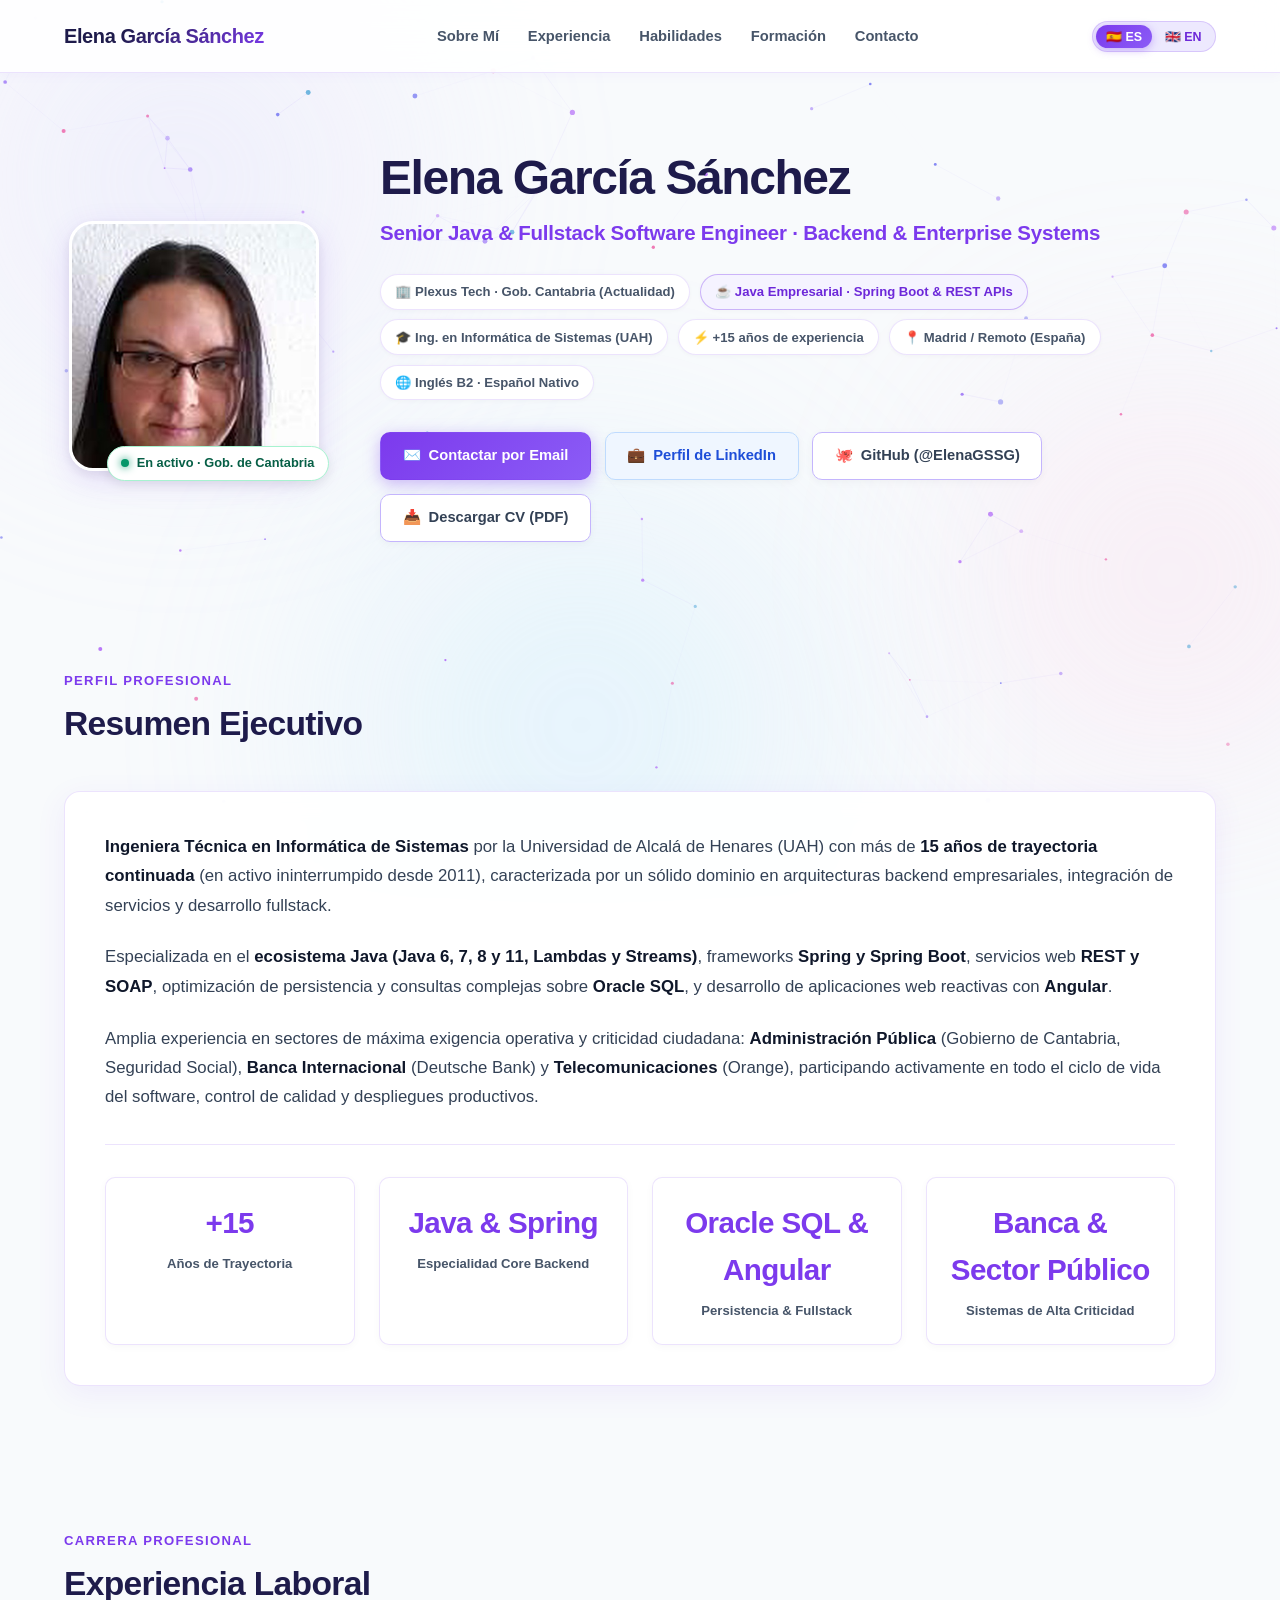
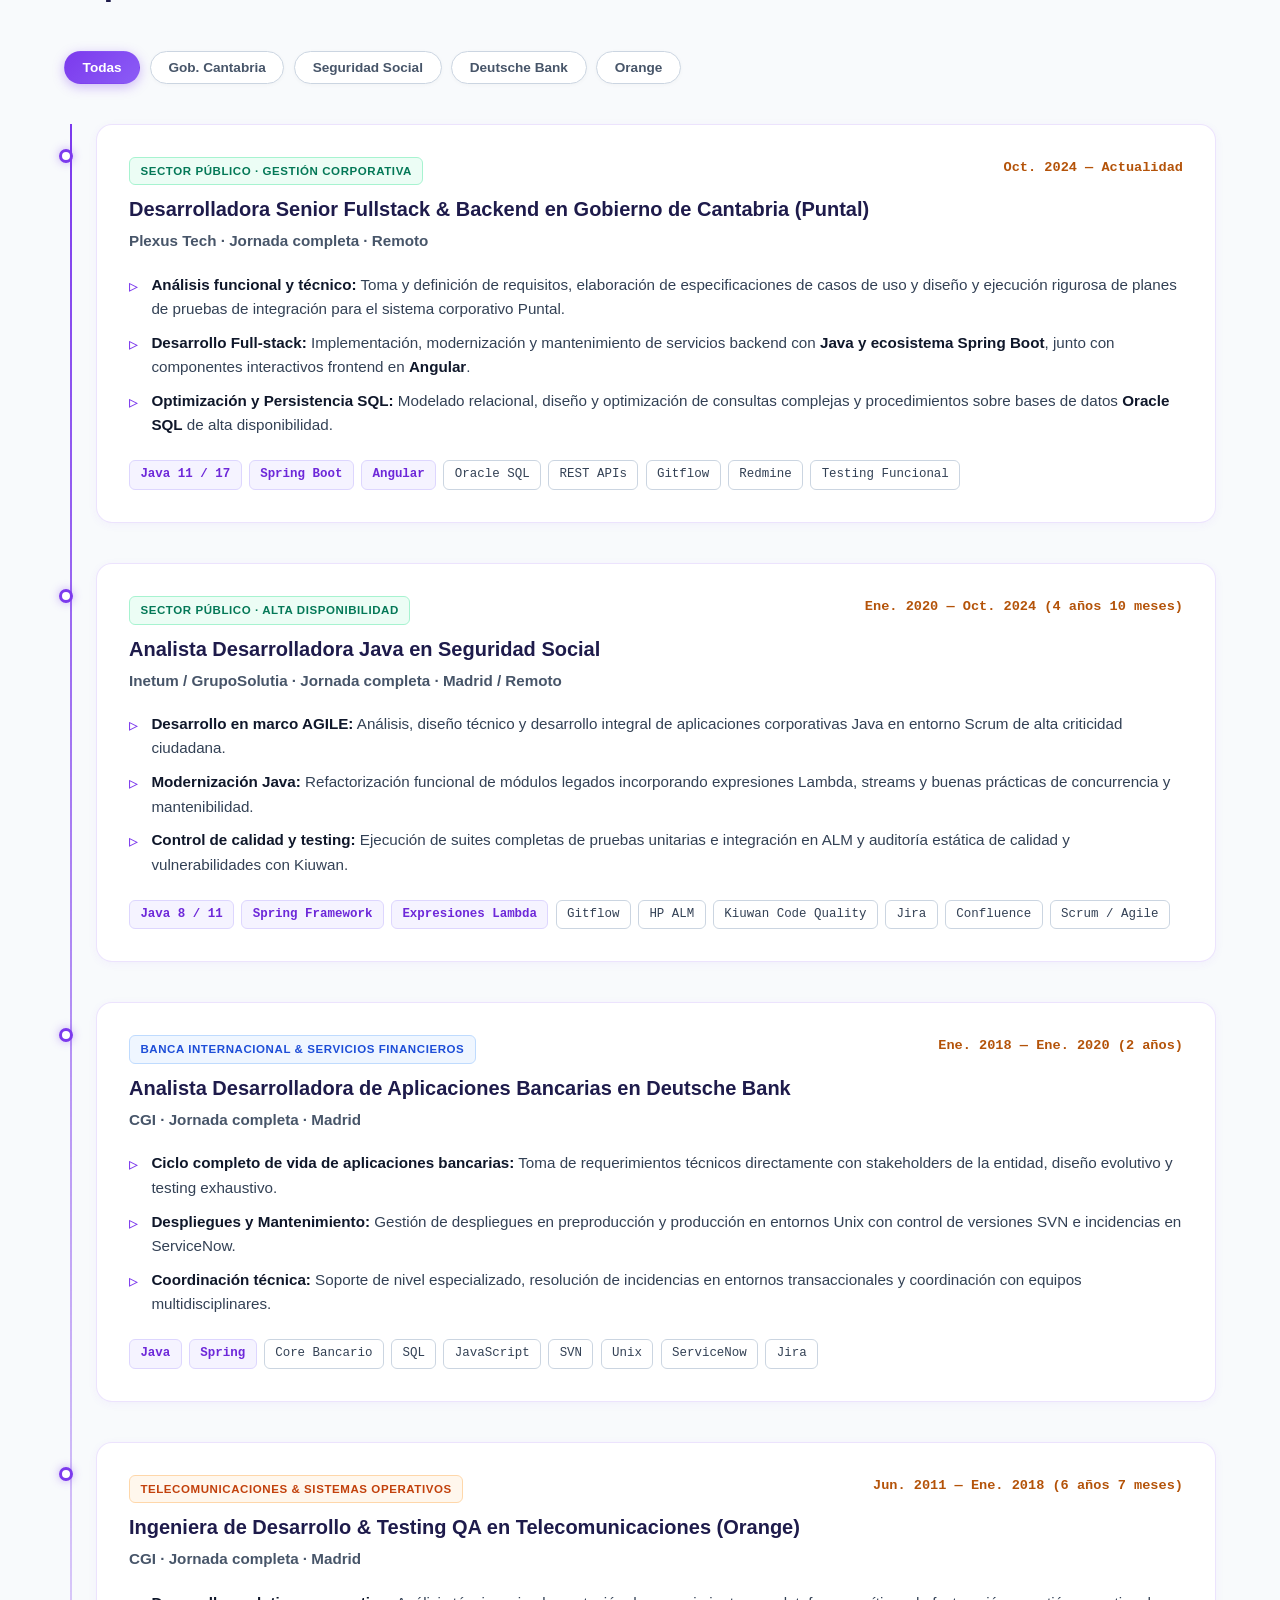
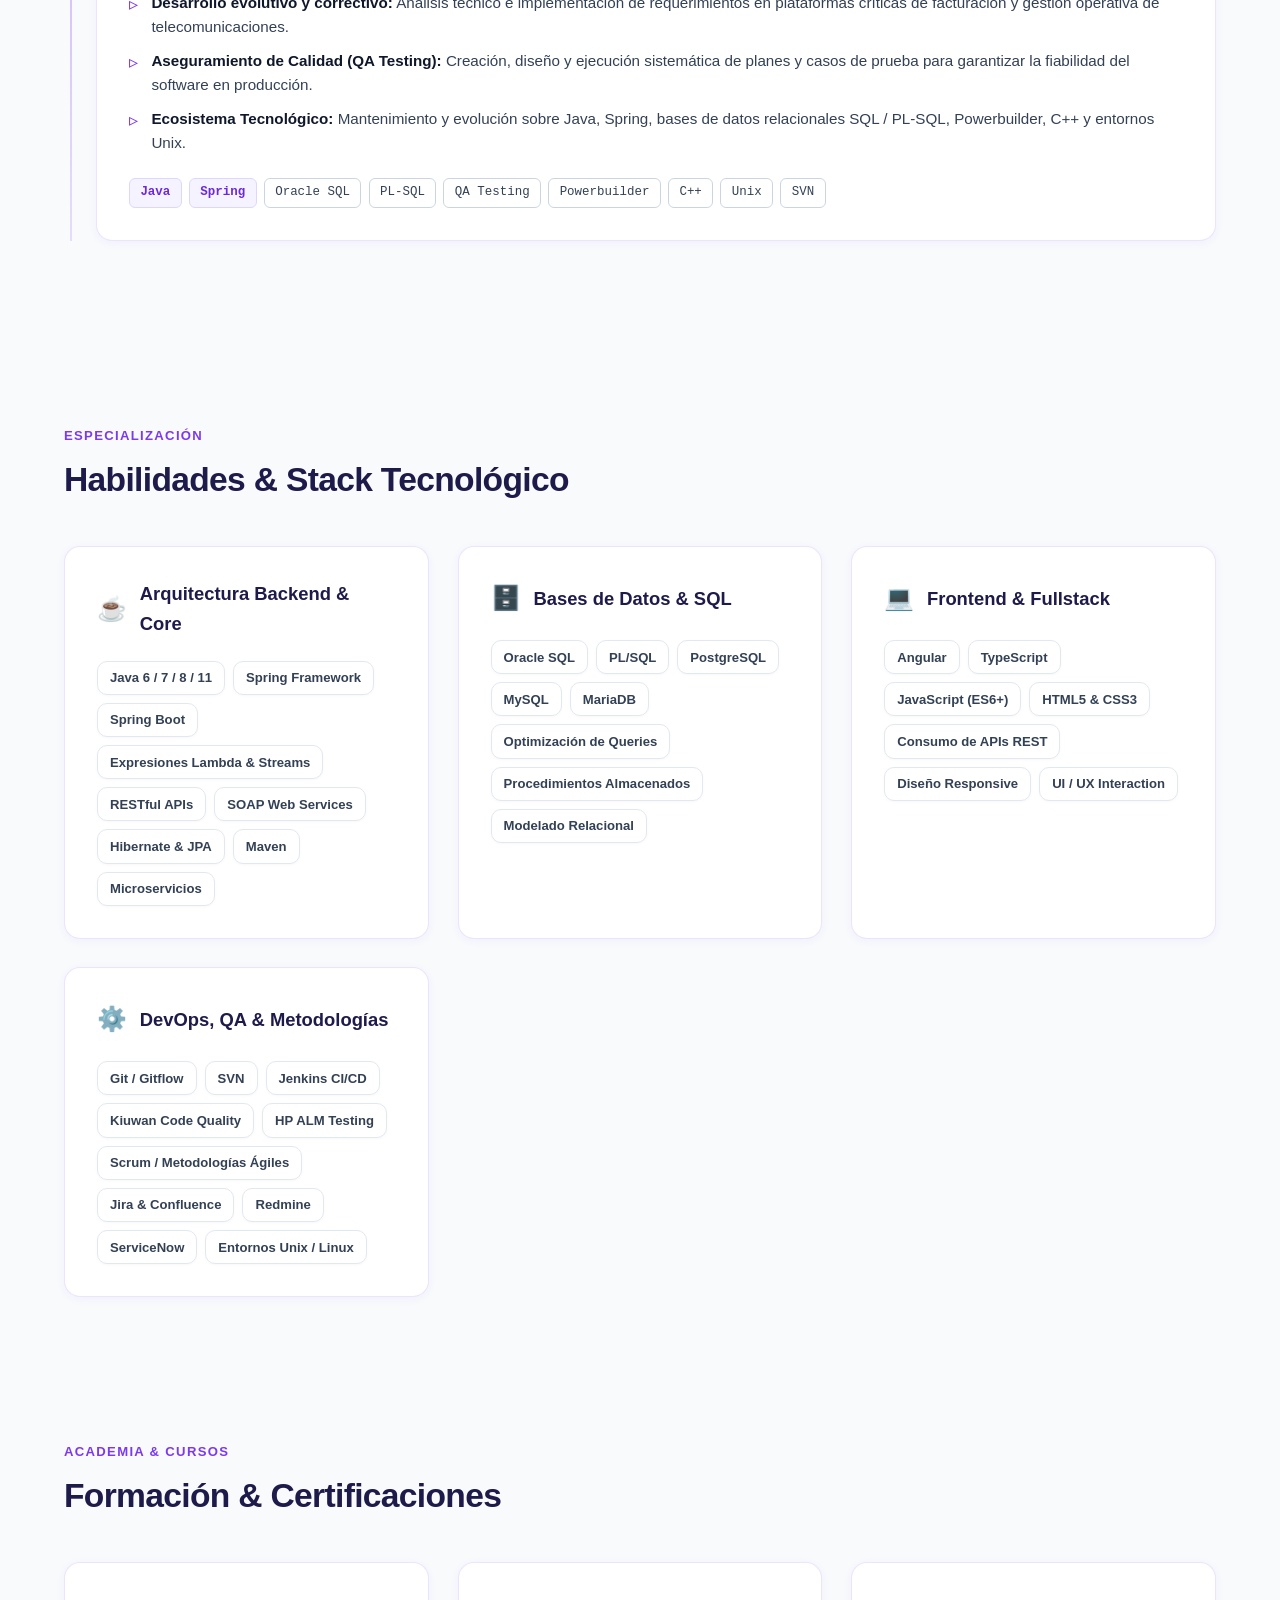
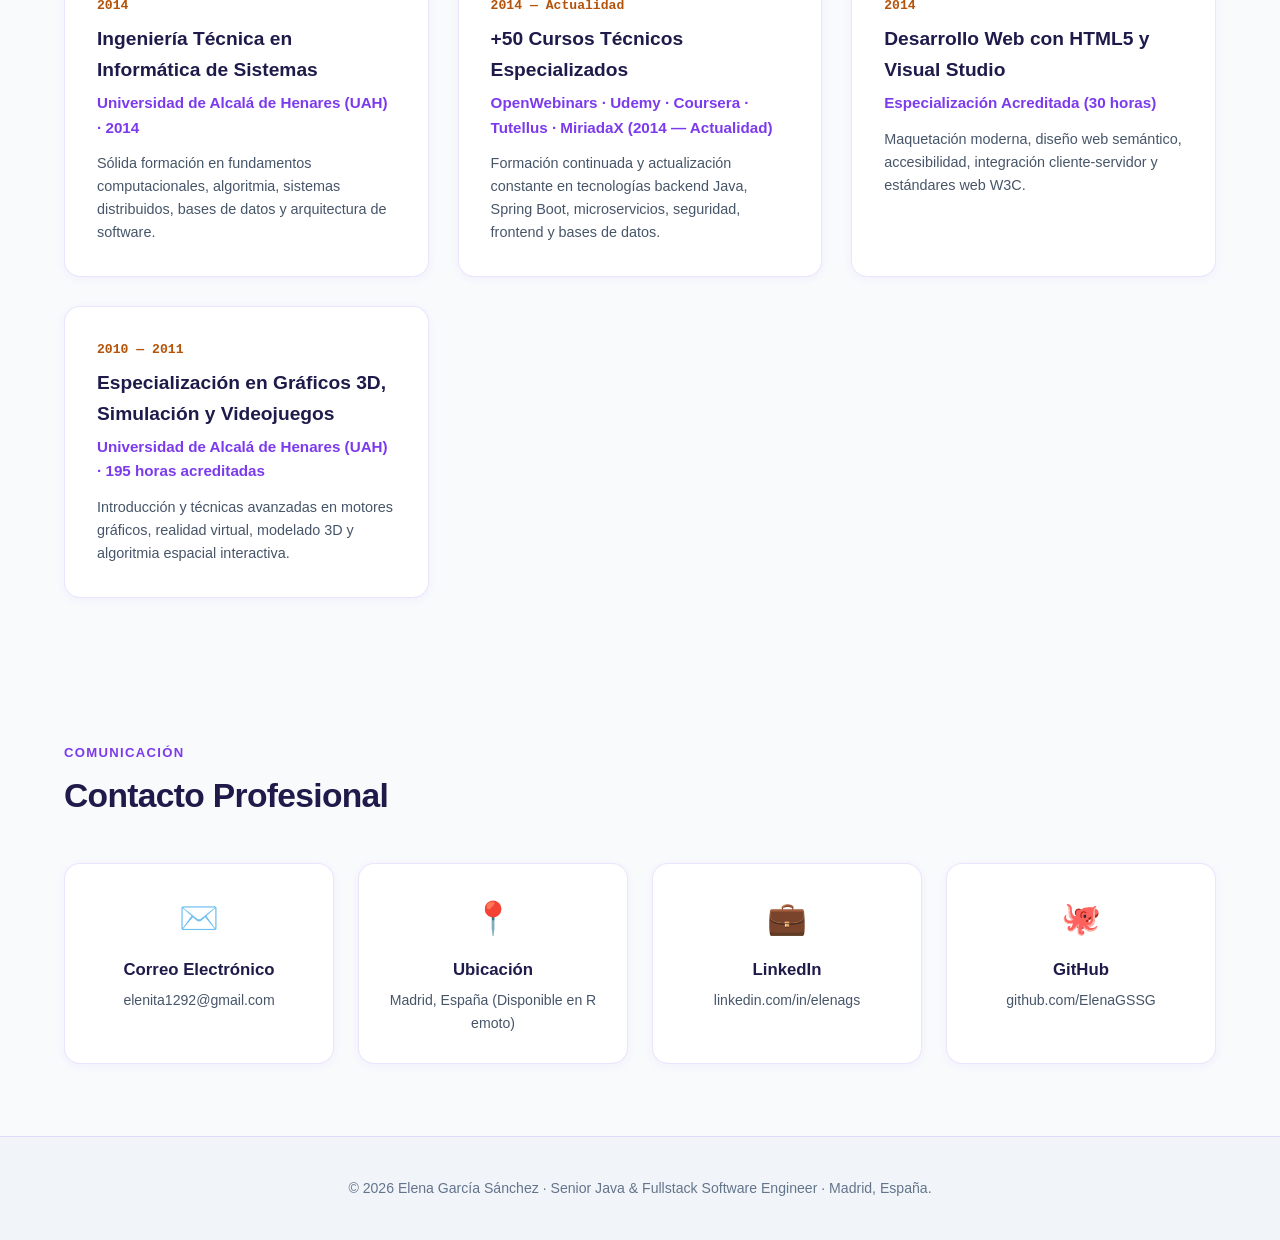
==== commit ea328608: "Remove phone number from web, CV and README; update LinkedIn to elenags" ====
--- a/index.html
+++ b/index.html
@@ -77,7 +77,7 @@
             <a href="https://www.linkedin.com/in/elenags/" target="_blank" rel="noopener" class="btn btn-linkedin" id="btn-hero-linkedin">
               <span>💼</span> Perfil de LinkedIn
             </a>
-            <a href="https://github.com/ElenaGSSGSG" target="_blank" rel="noopener" class="btn btn-outline" id="btn-hero-github">
+            <a href="https://github.com/ElenaGSSG" target="_blank" rel="noopener" class="btn btn-outline" id="btn-hero-github">
               <span>🐙</span> GitHub (@ElenaGSSG)
             </a>
             <a href="assets/docs/CV_Elena_Garcia_Sanchez.pdf" download="CV_Elena_Garcia_Sanchez.pdf" target="_blank" class="btn btn-outline" id="btn-hero-print">
@@ -415,12 +415,6 @@
             <div class="contact-card-val">elenita1292@gmail.com</div>
           </a>
 
-          <a href="tel:+34686664067" class="contact-card">
-            <span class="contact-card-icon">📱</span>
-            <div class="contact-card-title" id="contact-phone-title">Teléfono Móvil</div>
-            <div class="contact-card-val">+34 686 66 40 67</div>
-          </a>
-
           <div class="contact-card">
             <span class="contact-card-icon">📍</span>
             <div class="contact-card-title" id="contact-loc-title">Ubicación</div>
@@ -433,7 +427,7 @@
             <div class="contact-card-val">linkedin.com/in/elenags</div>
           </a>
 
-          <a href="https://github.com/ElenaGSSGSG" target="_blank" rel="noopener" class="contact-card">
+          <a href="https://github.com/ElenaGSSG" target="_blank" rel="noopener" class="contact-card">
             <span class="contact-card-icon">🐙</span>
             <div class="contact-card-title" id="contact-github-title">GitHub</div>
             <div class="contact-card-val">github.com/ElenaGSSG</div>
--- a/styles.css
+++ b/styles.css
@@ -1,28 +1,28 @@
 /* ==========================================================================
    Elena García Sánchez — Interactive CV & Executive Portfolio
-   Ultra-modern Executive Dark Theme (Amethyst / Violet / Fuchsia / Cyan)
+   Ultra-modern Executive Luminous Light Theme (Lilac / Violet / Rose / Slate)
    ========================================================================== */
 
 :root {
-  --bg-primary: #0a0b16;
-  --bg-secondary: #0f1124;
-  --bg-card: rgba(18, 17, 38, 0.82);
-  --bg-card-hover: rgba(30, 27, 60, 0.94);
-  --border-subtle: rgba(168, 85, 247, 0.16);
-  --border-accent: rgba(168, 85, 247, 0.45);
-  --border-glow: rgba(192, 132, 252, 0.65);
-
-  --accent-purple: #a855f7;
+  --bg-primary: #f8fafc;
+  --bg-secondary: #f1f5f9;
+  --bg-card: rgba(255, 255, 255, 0.92);
+  --bg-card-hover: #ffffff;
+  --border-subtle: rgba(124, 58, 237, 0.14);
+  --border-accent: rgba(124, 58, 237, 0.38);
+  --border-glow: rgba(168, 85, 247, 0.45);
+
+  --accent-purple: #7c3aed;
   --accent-violet: #8b5cf6;
-  --accent-fuchsia: #ec4899;
-  --accent-cyan: #06b6d4;
-  --accent-emerald: #10b981;
-  --accent-amber: #f59e0b;
-
-  --text-primary: #f8fafc;
-  --text-secondary: #94a3b8;
+  --accent-fuchsia: #db2777;
+  --accent-cyan: #0284c7;
+  --accent-emerald: #059669;
+  --accent-amber: #d97706;
+
+  --text-primary: #0f172a;
+  --text-secondary: #475569;
   --text-muted: #64748b;
-  --text-white: #ffffff;
+  --text-white: #0f172a;
 
   --radius-sm: 6px;
   --radius-md: 10px;
@@ -33,9 +33,9 @@
   --font-sans: 'Inter', -apple-system, BlinkMacSystemFont, 'Segoe UI', Roboto, sans-serif;
   --font-mono: 'JetBrains Mono', 'Fira Code', monospace;
 
-  --shadow-sm: 0 2px 8px rgba(0, 0, 0, 0.35);
-  --shadow-md: 0 8px 24px rgba(0, 0, 0, 0.5);
-  --shadow-glow: 0 0 32px rgba(168, 85, 247, 0.22);
+  --shadow-sm: 0 2px 10px rgba(124, 58, 237, 0.05);
+  --shadow-md: 0 8px 30px rgba(124, 58, 237, 0.08);
+  --shadow-glow: 0 0 35px rgba(124, 58, 237, 0.15);
   --transition: all 0.25s cubic-bezier(0.16, 1, 0.3, 1);
 }
 
@@ -49,7 +49,7 @@
 html {
   font-size: 16px;
   scroll-behavior: smooth;
-  background-color: #070712;
+  background-color: var(--bg-primary);
   color: var(--text-primary);
   font-family: var(--font-sans);
   line-height: 1.6;
@@ -61,13 +61,13 @@
   min-height: 100vh;
   display: flex;
   flex-direction: column;
-  background-color: #070712;
+  background-color: var(--bg-primary);
   position: relative;
   overflow-x: hidden;
   max-width: 100%;
 }
 
-/* Background Dynamic Canvas & Ambient Glow */
+/* Background Dynamic Canvas & Ambient Luminous Glow */
 .ambient-glow-wrapper {
   position: fixed;
   inset: 0;
@@ -81,23 +81,23 @@
 .glow-orb {
   position: absolute;
   border-radius: 50%;
-  filter: blur(100px);
-  opacity: 0.22;
+  filter: blur(110px);
+  opacity: 0.45;
   animation: floatOrb 22s ease-in-out infinite alternate;
 }
 
 .orb-1 {
-  width: 550px;
-  height: 550px;
-  background: radial-gradient(circle, #8b5cf6 0%, rgba(139, 92, 246, 0) 70%);
+  width: 600px;
+  height: 600px;
+  background: radial-gradient(circle, #ddd6fe 0%, rgba(221, 214, 254, 0) 70%);
   top: -120px;
   left: -120px;
 }
 
 .orb-2 {
-  width: 500px;
-  height: 500px;
-  background: radial-gradient(circle, #ec4899 0%, rgba(236, 72, 153, 0) 70%);
+  width: 520px;
+  height: 520px;
+  background: radial-gradient(circle, #fbcfe8 0%, rgba(251, 207, 232, 0) 70%);
   top: 35%;
   right: -150px;
   animation-duration: 28s;
@@ -105,9 +105,9 @@
 }
 
 .orb-3 {
-  width: 600px;
-  height: 600px;
-  background: radial-gradient(circle, #06b6d4 0%, rgba(6, 182, 212, 0) 70%);
+  width: 650px;
+  height: 650px;
+  background: radial-gradient(circle, #bae6fd 0%, rgba(186, 230, 253, 0) 70%);
   bottom: -150px;
   left: 20%;
   animation-duration: 24s;
@@ -144,10 +144,11 @@
   position: sticky;
   top: 0;
   z-index: 100;
-  backdrop-filter: blur(16px);
-  -webkit-backdrop-filter: blur(16px);
-  background: rgba(10, 11, 22, 0.85);
+  backdrop-filter: blur(18px);
+  -webkit-backdrop-filter: blur(18px);
+  background: rgba(255, 255, 255, 0.88);
   border-bottom: 1px solid var(--border-subtle);
+  box-shadow: 0 2px 12px rgba(124, 58, 237, 0.04);
   transition: var(--transition);
 }
 
@@ -161,7 +162,7 @@
 .brand {
   font-size: 1.25rem;
   font-weight: 700;
-  color: var(--text-white);
+  color: #1e1b4b;
   text-decoration: none;
   display: flex;
   align-items: center;
@@ -170,7 +171,7 @@
 }
 
 .brand span {
-  background: linear-gradient(135deg, #ffffff 40%, var(--accent-purple) 100%);
+  background: linear-gradient(135deg, #1e1b4b 30%, var(--accent-purple) 100%);
   -webkit-background-clip: text;
   -webkit-text-fill-color: transparent;
 }
@@ -186,7 +187,7 @@
   color: var(--text-secondary);
   text-decoration: none;
   font-size: 0.92rem;
-  font-weight: 500;
+  font-weight: 600;
   transition: var(--transition);
   position: relative;
   padding: 0.25rem 0;
@@ -194,7 +195,7 @@
 
 .nav-link:hover,
 .nav-link.active {
-  color: var(--text-white);
+  color: var(--accent-purple);
 }
 
 .nav-link::after {
@@ -223,8 +224,8 @@
 /* Language Switcher */
 .lang-switcher {
   display: flex;
-  background: rgba(255, 255, 255, 0.06);
-  border: 1px solid var(--border-subtle);
+  background: #ede9fe;
+  border: 1px solid rgba(124, 58, 237, 0.2);
   border-radius: var(--radius-full);
   padding: 3px;
   gap: 2px;
@@ -233,9 +234,9 @@
 .lang-btn {
   background: transparent;
   border: none;
-  color: var(--text-secondary);
+  color: #6d28d9;
   font-size: 0.78rem;
-  font-weight: 600;
+  font-weight: 700;
   padding: 0.25rem 0.65rem;
   border-radius: var(--radius-full);
   cursor: pointer;
@@ -245,12 +246,12 @@
 .lang-btn.active {
   background: linear-gradient(135deg, var(--accent-purple), var(--accent-violet));
   color: #ffffff;
-  box-shadow: 0 2px 8px rgba(168, 85, 247, 0.4);
+  box-shadow: 0 2px 8px rgba(124, 58, 237, 0.35);
 }
 
 /* Hero Section */
 .hero {
-  padding: 5rem 0 3.5rem;
+  padding: 4.8rem 0 3.5rem;
   position: relative;
   z-index: 2;
 }
@@ -274,36 +275,36 @@
   height: 100%;
   border-radius: var(--radius-xl);
   object-fit: cover;
-  border: 2px solid var(--border-accent);
-  box-shadow: 0 10px 30px rgba(0, 0, 0, 0.6), var(--shadow-glow);
+  border: 3px solid #ffffff;
+  box-shadow: 0 10px 30px rgba(124, 58, 237, 0.15), 0 4px 12px rgba(0, 0, 0, 0.08);
   position: relative;
   z-index: 2;
   transition: var(--transition);
 }
 
 .hero-avatar-wrapper:hover .hero-avatar {
-  border-color: var(--accent-purple);
+  border-color: #ede9fe;
   transform: translateY(-4px) scale(1.02);
-  box-shadow: 0 16px 40px rgba(0, 0, 0, 0.7), 0 0 40px rgba(168, 85, 247, 0.35);
+  box-shadow: 0 16px 40px rgba(124, 58, 237, 0.22);
 }
 
 .status-indicator {
   position: absolute;
   bottom: -10px;
   right: -10px;
-  background: rgba(15, 17, 36, 0.95);
-  border: 1px solid rgba(16, 185, 129, 0.4);
+  background: #ffffff;
+  border: 1px solid #a7f3d0;
   padding: 0.4rem 0.85rem;
   border-radius: var(--radius-full);
   display: flex;
   align-items: center;
   gap: 0.45rem;
   font-size: 0.8rem;
-  font-weight: 600;
-  color: #6ee7b7;
+  font-weight: 700;
+  color: #065f46;
   z-index: 3;
   backdrop-filter: blur(8px);
-  box-shadow: 0 4px 12px rgba(0, 0, 0, 0.4);
+  box-shadow: 0 4px 12px rgba(0, 0, 0, 0.08);
 }
 
 .status-dot {
@@ -327,12 +328,12 @@
   line-height: 1.15;
   letter-spacing: -0.03em;
   margin-bottom: 0.75rem;
-  color: var(--text-white);
+  color: #1e1b4b;
 }
 
 .hero-subtitle {
   font-size: 1.28rem;
-  font-weight: 600;
+  font-weight: 700;
   color: var(--accent-purple);
   margin-bottom: 1.5rem;
   letter-spacing: -0.01em;
@@ -346,23 +347,23 @@
 }
 
 .hero-pill {
-  background: rgba(255, 255, 255, 0.05);
+  background: #ffffff;
   border: 1px solid var(--border-subtle);
   color: var(--text-secondary);
   font-size: 0.82rem;
-  font-weight: 500;
-  padding: 0.35rem 0.85rem;
+  font-weight: 600;
+  padding: 0.4rem 0.9rem;
   border-radius: var(--radius-full);
   display: inline-flex;
   align-items: center;
   gap: 0.4rem;
+  box-shadow: 0 1px 4px rgba(0, 0, 0, 0.03);
 }
 
 .hero-pill-highlight {
-  background: rgba(168, 85, 247, 0.12);
-  border-color: rgba(168, 85, 247, 0.35);
-  color: #d8b4fe;
-  font-weight: 600;
+  background: #f5f3ff;
+  border-color: rgba(124, 58, 237, 0.35);
+  color: #6d28d9;
 }
 
 .hero-actions {
@@ -389,39 +390,43 @@
 .btn-primary {
   background: linear-gradient(135deg, var(--accent-purple), var(--accent-violet));
   color: #ffffff;
-  box-shadow: 0 4px 16px rgba(168, 85, 247, 0.35);
+  box-shadow: 0 4px 16px rgba(124, 58, 237, 0.35);
 }
 
 .btn-primary:hover {
   transform: translateY(-2px);
-  box-shadow: 0 6px 22px rgba(168, 85, 247, 0.5);
-  background: linear-gradient(135deg, #c084fc, var(--accent-violet));
+  box-shadow: 0 6px 22px rgba(124, 58, 237, 0.45);
+  background: linear-gradient(135deg, #6d28d9, var(--accent-violet));
 }
 
 .btn-outline {
-  background: rgba(255, 255, 255, 0.04);
-  border-color: var(--border-accent);
-  color: var(--text-primary);
+  background: #ffffff;
+  border-color: #c4b5fd;
+  color: #334155;
+  box-shadow: 0 2px 8px rgba(0, 0, 0, 0.04);
 }
 
 .btn-outline:hover {
-  background: rgba(168, 85, 247, 0.12);
+  background: #f5f3ff;
   border-color: var(--accent-purple);
+  color: var(--accent-purple);
+  transform: translateY(-2px);
+  box-shadow: 0 4px 12px rgba(124, 58, 237, 0.15);
+}
+
+.btn-linkedin {
+  background: #eff6ff;
+  border-color: #bfdbfe;
+  color: #1d4ed8;
+  box-shadow: 0 2px 8px rgba(0, 0, 0, 0.04);
+}
+
+.btn-linkedin:hover {
+  background: #0a66c2;
+  border-color: #0a66c2;
   color: #ffffff;
   transform: translateY(-2px);
-}
-
-.btn-linkedin {
-  background: rgba(10, 102, 194, 0.15);
-  border-color: rgba(10, 102, 194, 0.4);
-  color: #60a5fa;
-}
-
-.btn-linkedin:hover {
-  background: #0a66c2;
-  color: #ffffff;
-  transform: translateY(-2px);
-  box-shadow: 0 4px 16px rgba(10, 102, 194, 0.4);
+  box-shadow: 0 4px 16px rgba(10, 102, 194, 0.35);
 }
 
 /* Sections Global */
@@ -447,7 +452,7 @@
 .section-title {
   font-size: 2.1rem;
   font-weight: 800;
-  color: var(--text-white);
+  color: #1e1b4b;
   letter-spacing: -0.02em;
 }
 
@@ -462,15 +467,15 @@
 }
 
 .summary-card p {
-  color: #cbd5e1;
+  color: #334155;
   font-size: 1.05rem;
   line-height: 1.75;
   margin-bottom: 1.4rem;
 }
 
 .summary-card p strong {
-  color: var(--text-white);
-  font-weight: 600;
+  color: #0f172a;
+  font-weight: 700;
 }
 
 .metrics-grid {
@@ -483,18 +488,19 @@
 }
 
 .metric-card {
-  background: rgba(255, 255, 255, 0.02);
+  background: #ffffff;
   border: 1px solid var(--border-subtle);
   border-radius: var(--radius-md);
-  padding: 1.2rem;
+  padding: 1.3rem;
   text-align: center;
+  box-shadow: 0 2px 8px rgba(0, 0, 0, 0.03);
   transition: var(--transition);
 }
 
 .metric-card:hover {
   border-color: var(--border-accent);
   transform: translateY(-3px);
-  background: rgba(168, 85, 247, 0.05);
+  box-shadow: 0 6px 18px rgba(124, 58, 237, 0.12);
 }
 
 .metric-number {
@@ -509,7 +515,7 @@
 .metric-label {
   font-size: 0.82rem;
   color: var(--text-secondary);
-  font-weight: 500;
+  font-weight: 600;
 }
 
 /* Timeline Section */
@@ -521,27 +527,29 @@
 }
 
 .filter-btn {
-  background: rgba(255, 255, 255, 0.04);
-  border: 1px solid var(--border-subtle);
+  background: #ffffff;
+  border: 1px solid #cbd5e1;
   color: var(--text-secondary);
   font-size: 0.85rem;
   font-weight: 600;
   padding: 0.5rem 1.1rem;
   border-radius: var(--radius-full);
   cursor: pointer;
+  box-shadow: 0 1px 4px rgba(0, 0, 0, 0.03);
   transition: var(--transition);
 }
 
 .filter-btn:hover {
-  color: var(--text-white);
-  border-color: var(--border-accent);
+  color: var(--accent-purple);
+  border-color: var(--accent-purple);
+  background: #f5f3ff;
 }
 
 .filter-btn.active {
   background: linear-gradient(135deg, var(--accent-purple), var(--accent-violet));
   border-color: transparent;
   color: #ffffff;
-  box-shadow: 0 2px 10px rgba(168, 85, 247, 0.35);
+  box-shadow: 0 3px 12px rgba(124, 58, 237, 0.35);
 }
 
 .timeline {
@@ -556,7 +564,7 @@
   bottom: 0;
   left: 6px;
   width: 2px;
-  background: linear-gradient(180deg, var(--accent-purple) 0%, rgba(168, 85, 247, 0.1) 100%);
+  background: linear-gradient(180deg, var(--accent-purple) 0%, rgba(124, 58, 237, 0.15) 100%);
 }
 
 .timeline-item {
@@ -576,9 +584,9 @@
   width: 14px;
   height: 14px;
   border-radius: 50%;
-  background: var(--bg-primary);
+  background: #ffffff;
   border: 3px solid var(--accent-purple);
-  box-shadow: 0 0 10px var(--accent-purple);
+  box-shadow: 0 0 10px rgba(124, 58, 237, 0.4);
   transform: translateX(-5px);
   z-index: 2;
   transition: var(--transition);
@@ -586,7 +594,6 @@
 
 .timeline-item:hover .timeline-marker {
   background: var(--accent-purple);
-  box-shadow: 0 0 16px var(--accent-purple);
   transform: translateX(-5px) scale(1.25);
 }
 
@@ -603,7 +610,7 @@
 .timeline-card:hover {
   border-color: var(--border-accent);
   transform: translateX(4px);
-  box-shadow: var(--shadow-md), 0 0 24px rgba(168, 85, 247, 0.12);
+  box-shadow: var(--shadow-md), 0 0 24px rgba(124, 58, 237, 0.1);
 }
 
 .timeline-header {
@@ -625,49 +632,43 @@
   margin-bottom: 0.5rem;
 }
 
-.badge-accent {
-  background: rgba(168, 85, 247, 0.18);
-  border: 1px solid rgba(168, 85, 247, 0.4);
-  color: #d8b4fe;
-}
-
 .badge-public {
-  background: rgba(16, 185, 129, 0.18);
-  border: 1px solid rgba(16, 185, 129, 0.4);
-  color: #6ee7b7;
+  background: #ecfdf5;
+  border: 1px solid #a7f3d0;
+  color: #047857;
 }
 
 .badge-bank {
-  background: rgba(59, 130, 246, 0.18);
-  border: 1px solid rgba(59, 130, 246, 0.4);
-  color: #93c5fd;
+  background: #eff6ff;
+  border: 1px solid #bfdbfe;
+  color: #1d4ed8;
 }
 
 .badge-telecom {
-  background: rgba(249, 115, 22, 0.18);
-  border: 1px solid rgba(249, 115, 22, 0.4);
-  color: #fdba74;
+  background: #fff7ed;
+  border: 1px solid #fed7aa;
+  color: #c2410c;
 }
 
 .role-title {
   font-size: 1.25rem;
-  font-weight: 700;
-  color: var(--text-white);
+  font-weight: 800;
+  color: #1e1b4b;
   margin-bottom: 0.25rem;
 }
 
 .company-name {
   font-size: 0.95rem;
-  font-weight: 500;
+  font-weight: 600;
   color: var(--text-secondary);
 }
 
 .timeline-date {
   font-size: 0.85rem;
   font-family: var(--font-mono);
-  color: var(--accent-amber);
+  color: #b45309;
   white-space: nowrap;
-  font-weight: 600;
+  font-weight: 700;
 }
 
 .role-bullets {
@@ -678,7 +679,7 @@
 .role-bullets li {
   position: relative;
   padding-left: 1.4rem;
-  color: #cbd5e1;
+  color: #334155;
   font-size: 0.95rem;
   margin-bottom: 0.6rem;
   line-height: 1.6;
@@ -694,7 +695,7 @@
 }
 
 .role-bullets li strong {
-  color: var(--text-white);
+  color: #0f172a;
 }
 
 .tech-tags {
@@ -704,9 +705,9 @@
 }
 
 .tech-tag {
-  background: rgba(255, 255, 255, 0.05);
-  border: 1px solid var(--border-subtle);
-  color: var(--text-secondary);
+  background: #ffffff;
+  border: 1px solid #cbd5e1;
+  color: #334155;
   font-size: 0.78rem;
   font-family: var(--font-mono);
   padding: 0.25rem 0.65rem;
@@ -715,17 +716,17 @@
 }
 
 .tech-tag:hover {
-  background: rgba(168, 85, 247, 0.15);
+  background: #f5f3ff;
   border-color: var(--accent-purple);
-  color: var(--text-white);
+  color: var(--accent-purple);
   transform: translateY(-2px);
 }
 
 .tech-tag-accent {
-  background: rgba(168, 85, 247, 0.16);
-  border-color: rgba(168, 85, 247, 0.4);
-  color: #d8b4fe;
-  font-weight: 600;
+  background: #f5f3ff;
+  border-color: #ddd6fe;
+  color: #6d28d9;
+  font-weight: 700;
 }
 
 /* Skills Grid */
@@ -741,13 +742,14 @@
   border-radius: var(--radius-lg);
   padding: 2rem;
   backdrop-filter: blur(12px);
+  box-shadow: var(--shadow-sm);
   transition: var(--transition);
 }
 
 .skills-category-card:hover {
   border-color: var(--border-accent);
   transform: translateY(-4px);
-  box-shadow: var(--shadow-md), 0 0 24px rgba(168, 85, 247, 0.15);
+  box-shadow: var(--shadow-md), 0 0 24px rgba(124, 58, 237, 0.12);
 }
 
 .skills-category-header {
@@ -763,8 +765,8 @@
 
 .category-title {
   font-size: 1.15rem;
-  font-weight: 700;
-  color: var(--text-white);
+  font-weight: 800;
+  color: #1e1b4b;
 }
 
 .skills-list {
@@ -774,20 +776,21 @@
 }
 
 .skill-pill {
-  background: rgba(255, 255, 255, 0.04);
-  border: 1px solid var(--border-subtle);
-  color: #cbd5e1;
+  background: #ffffff;
+  border: 1px solid #e2e8f0;
+  color: #334155;
   font-size: 0.82rem;
   padding: 0.35rem 0.75rem;
   border-radius: var(--radius-md);
-  font-weight: 500;
+  font-weight: 600;
+  box-shadow: 0 1px 3px rgba(0, 0, 0, 0.03);
   transition: var(--transition);
 }
 
 .skill-pill:hover {
-  background: rgba(168, 85, 247, 0.15);
+  background: #f5f3ff;
   border-color: var(--accent-purple);
-  color: #ffffff;
+  color: var(--accent-purple);
   transform: translateY(-2px);
 }
 
@@ -804,33 +807,35 @@
   border-radius: var(--radius-lg);
   padding: 2rem;
   backdrop-filter: blur(12px);
+  box-shadow: var(--shadow-sm);
   transition: var(--transition);
 }
 
 .edu-card:hover {
   border-color: var(--border-accent);
   transform: translateY(-4px);
+  box-shadow: var(--shadow-md);
 }
 
 .edu-year {
   font-family: var(--font-mono);
   font-size: 0.82rem;
-  color: var(--accent-amber);
-  font-weight: 600;
+  color: #b45309;
+  font-weight: 700;
   margin-bottom: 0.5rem;
 }
 
 .edu-title {
   font-size: 1.2rem;
-  font-weight: 700;
-  color: var(--text-white);
+  font-weight: 800;
+  color: #1e1b4b;
   margin-bottom: 0.35rem;
 }
 
 .edu-school {
   font-size: 0.95rem;
   color: var(--accent-purple);
-  font-weight: 500;
+  font-weight: 600;
   margin-bottom: 0.75rem;
 }
 
@@ -854,6 +859,7 @@
   padding: 1.8rem;
   text-align: center;
   text-decoration: none;
+  box-shadow: var(--shadow-sm);
   transition: var(--transition);
   display: block;
 }
@@ -861,7 +867,7 @@
 .contact-card:hover {
   border-color: var(--accent-purple);
   transform: translateY(-4px);
-  box-shadow: 0 8px 24px rgba(0, 0, 0, 0.4), 0 0 24px rgba(168, 85, 247, 0.2);
+  box-shadow: var(--shadow-md), 0 0 24px rgba(124, 58, 237, 0.15);
 }
 
 .contact-card-icon {
@@ -872,8 +878,8 @@
 
 .contact-card-title {
   font-size: 1.05rem;
-  font-weight: 700;
-  color: var(--text-white);
+  font-weight: 800;
+  color: #1e1b4b;
   margin-bottom: 0.35rem;
 }
 
@@ -888,7 +894,7 @@
   margin-top: auto;
   border-top: 1px solid var(--border-subtle);
   padding: 2.5rem 0;
-  background: rgba(8, 9, 18, 0.95);
+  background: #f1f5f9;
   position: relative;
   z-index: 2;
   text-align: center;
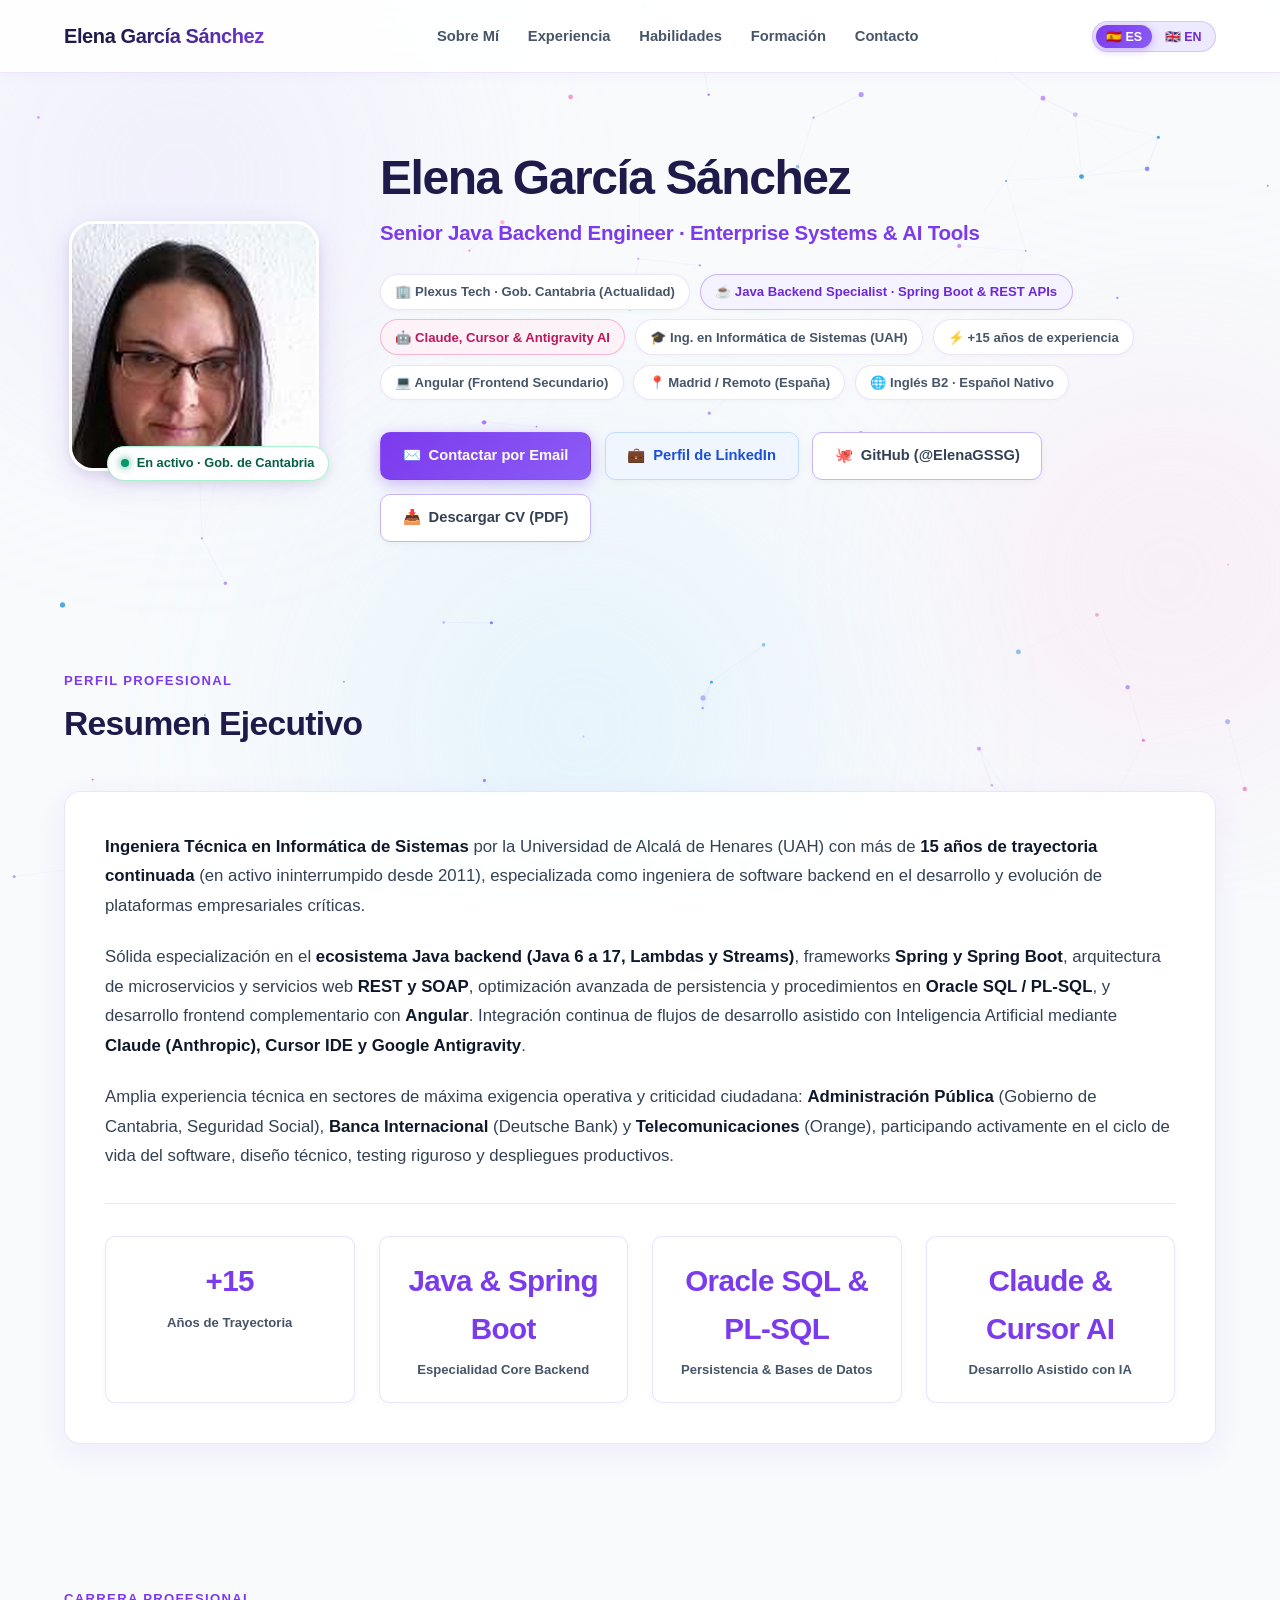
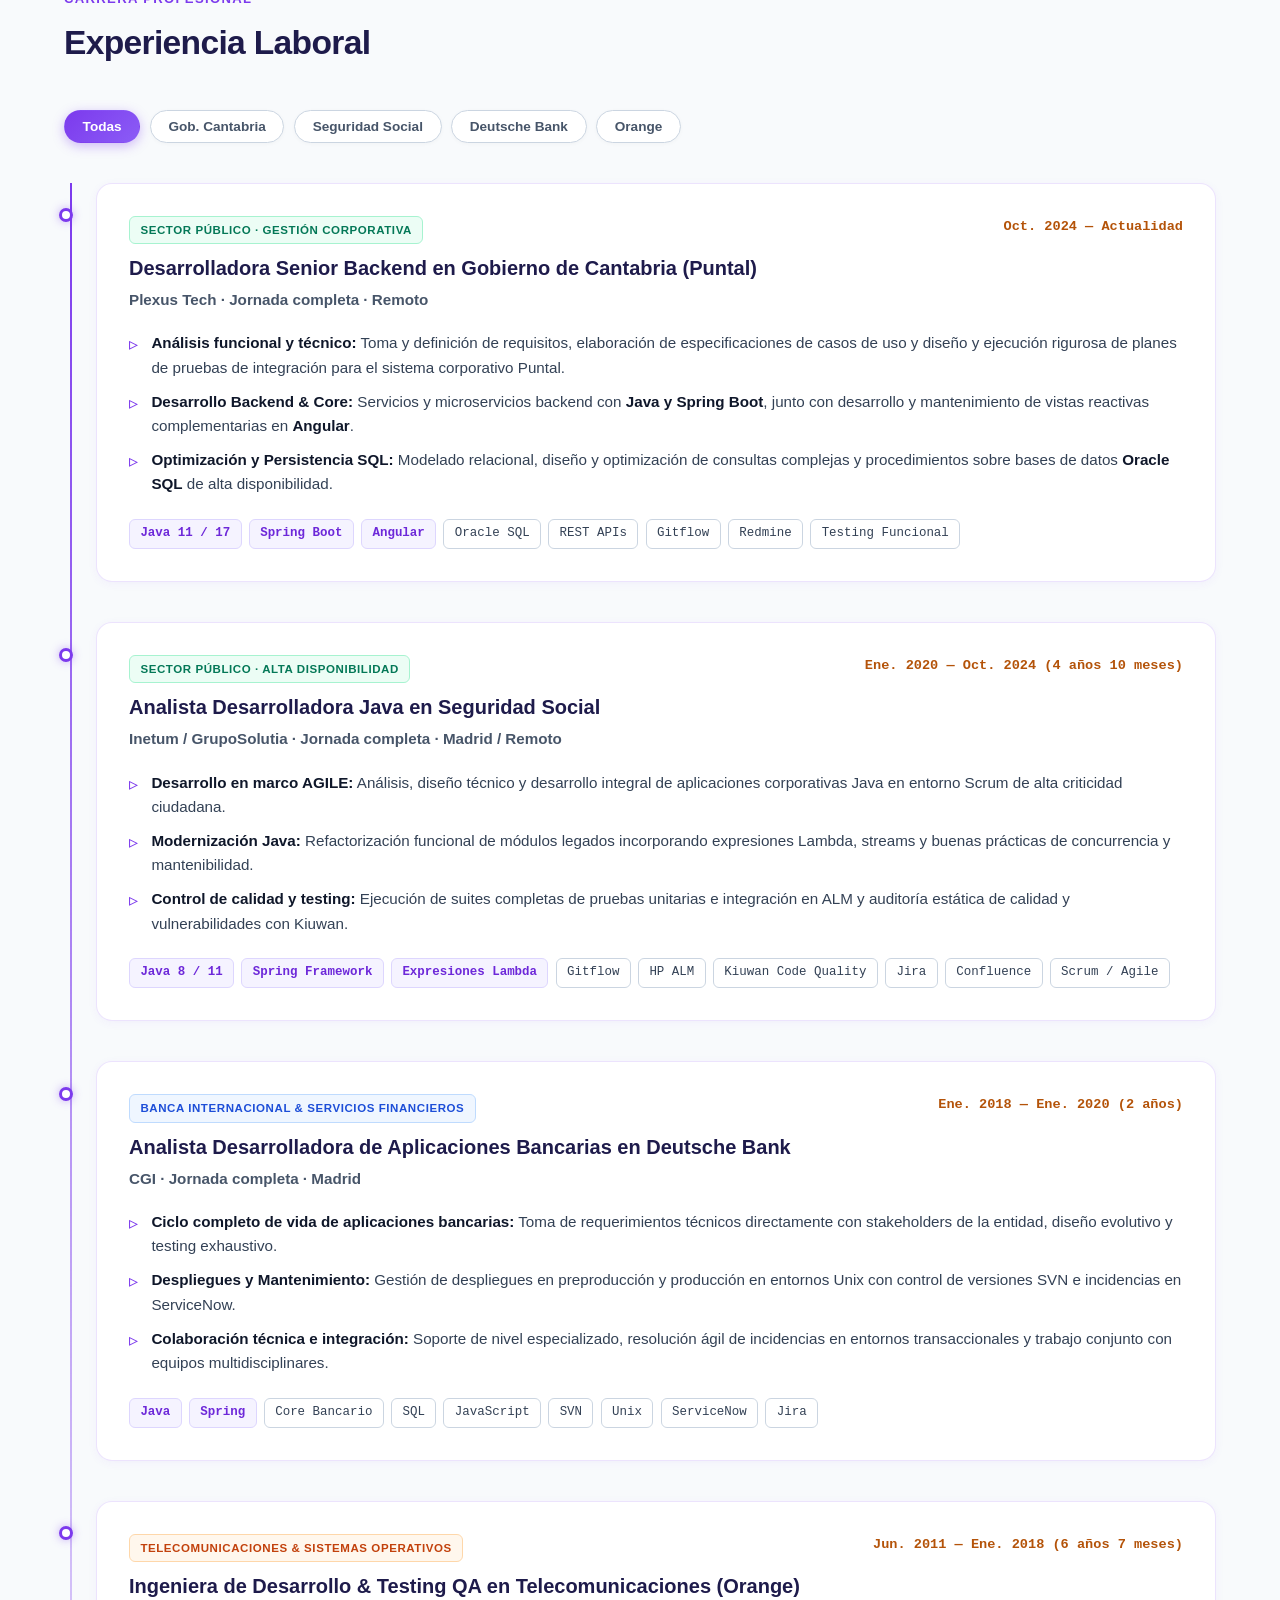
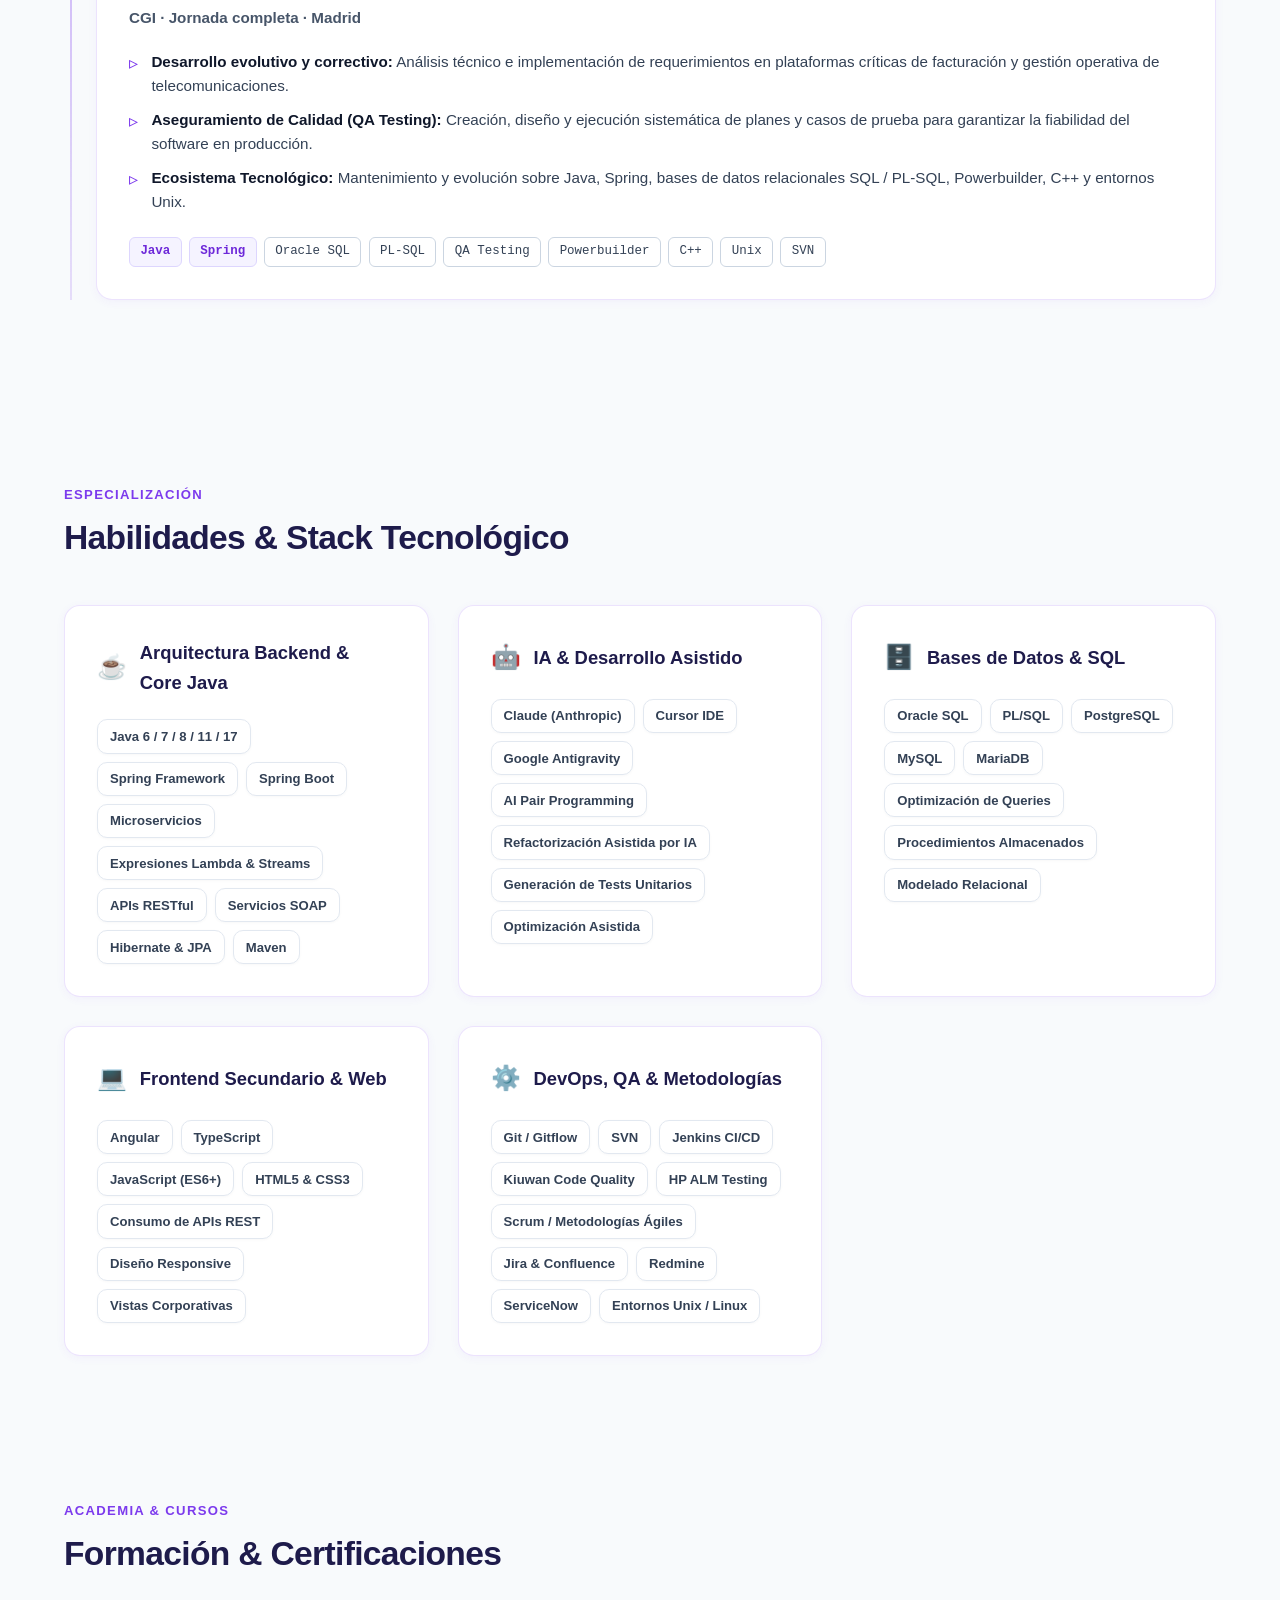
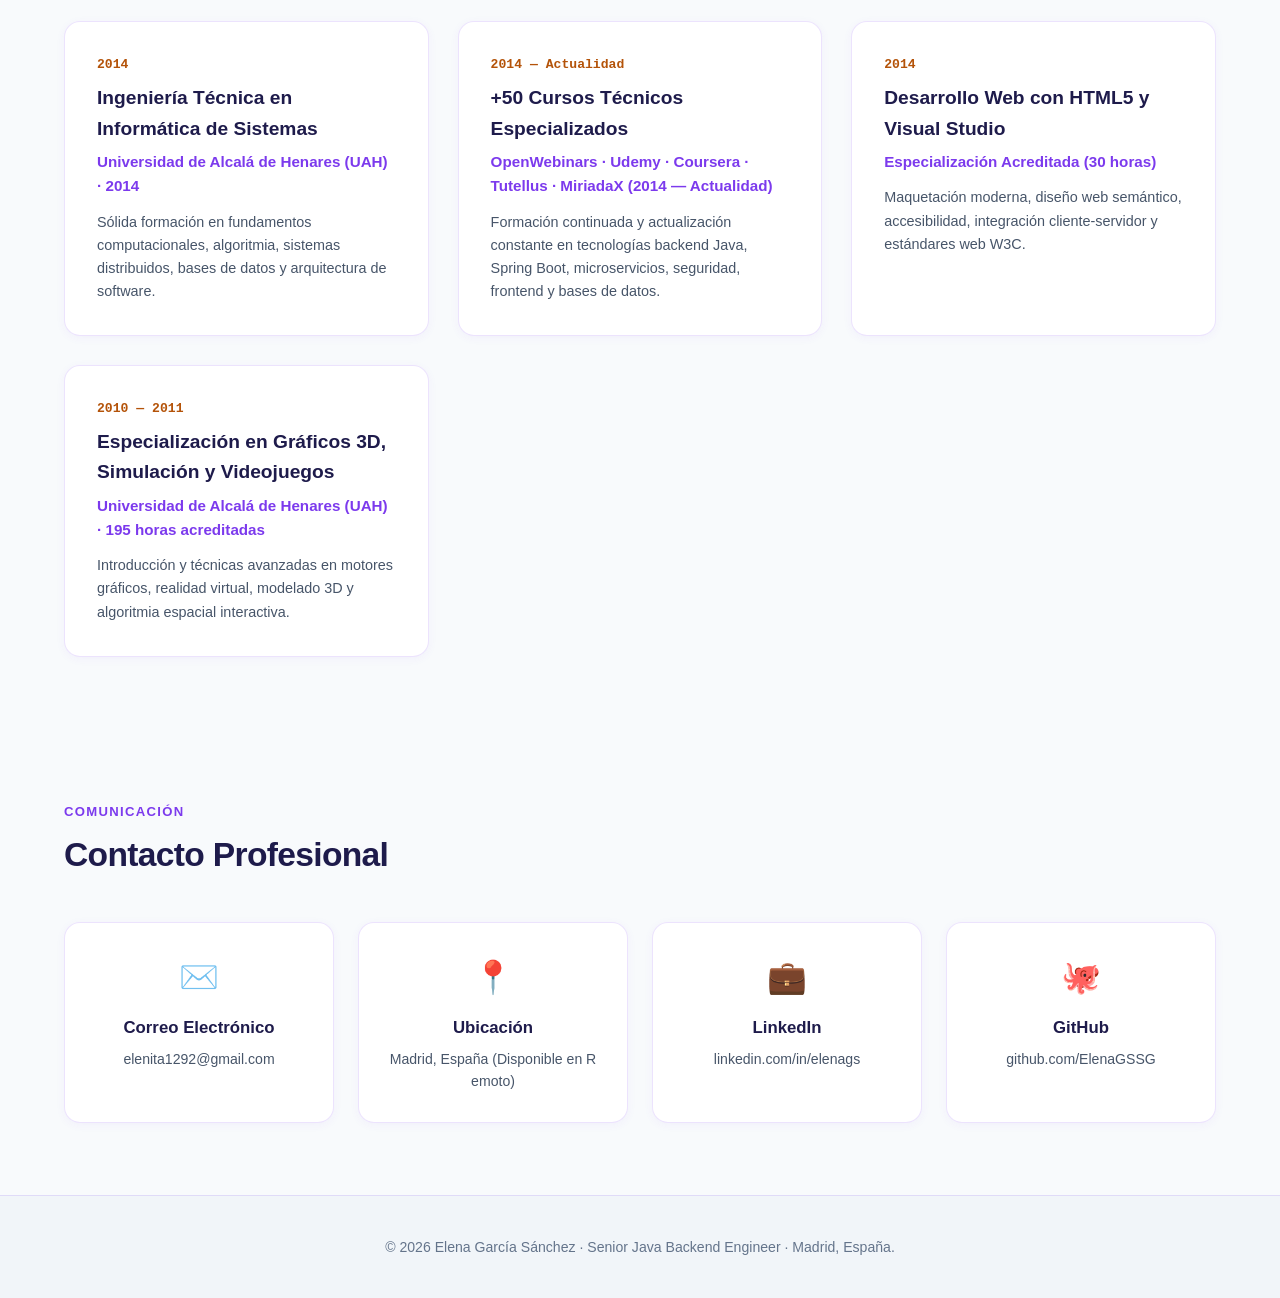
==== commit 9a644ec6: "Refocus profile to Senior Java Backend, add Claude/Cursor/Antigravity AI skills, and refine leadersh" ====
--- a/index.html
+++ b/index.html
@@ -3,8 +3,8 @@
 <head>
   <meta charset="UTF-8">
   <meta name="viewport" content="width=device-width, initial-scale=1.0">
-  <title>Elena García Sánchez — Senior Java & Fullstack Software Engineer · Backend & Enterprise Systems</title>
-  <meta name="description" content="Curriculum Vitae y Trayectoria Profesional de Elena García Sánchez. Ingeniera en Informática de Sistemas (UAH) con +14 años de experiencia. Especialista en ecosistema Java empresarial, Spring Boot, Oracle SQL, Angular, servicios REST/SOAP y sistemas críticos en Gobierno de Cantabria, Seguridad Social, Deutsche Bank y Orange.">
+  <title>Elena García Sánchez — Senior Java Backend Engineer · Enterprise Systems & AI Tools (Claude, Cursor, Antigravity)</title>
+  <meta name="description" content="Curriculum Vitae y Trayectoria Profesional de Elena García Sánchez. Ingeniera en Informática de Sistemas (UAH) con +15 años de experiencia. Especialista en ecosistema Java backend empresarial, Spring Boot, Oracle SQL, herramientas de IA (Claude, Cursor, Antigravity), servicios REST/SOAP y desarrollo complementario en Angular.">
   <meta name="author" content="Elena García Sánchez">
   <link rel="stylesheet" href="styles.css">
   <link rel="icon" type="image/jpeg" href="assets/img/avatar.jpg">
@@ -59,13 +59,15 @@
 
         <div>
           <h1 class="hero-title">Elena García Sánchez</h1>
-          <div class="hero-subtitle" id="hero-role">Senior Java & Fullstack Software Engineer · Backend & Enterprise Systems</div>
+          <div class="hero-subtitle" id="hero-role">Senior Java Backend Engineer · Enterprise Systems & AI Tools (Claude, Cursor, Antigravity)</div>
           
           <div class="hero-pills">
             <span class="hero-pill" id="pill-company">🏢 Plexus Tech · Gob. Cantabria (Actualidad)</span>
-            <span class="hero-pill hero-pill-highlight" id="pill-core">☕ Java Empresarial · Spring Boot & REST APIs</span>
+            <span class="hero-pill hero-pill-highlight" id="pill-core">☕ Java Backend Specialist · Spring Boot & REST APIs</span>
+            <span class="hero-pill hero-pill-ai" id="pill-ai">🤖 Claude, Cursor & Antigravity AI</span>
             <span class="hero-pill" id="pill-edu">🎓 Ing. en Informática de Sistemas (UAH)</span>
             <span class="hero-pill" id="pill-exp">⚡ +<span class="dyn-exp">15</span> años de experiencia</span>
+            <span class="hero-pill" id="pill-angular">💻 Angular (Frontend Secundario)</span>
             <span class="hero-pill" id="pill-location">📍 Madrid / Remoto (España)</span>
             <span class="hero-pill" id="pill-lang">🌐 Inglés B2 · Español Nativo</span>
           </div>
@@ -100,13 +102,13 @@
 
         <div class="summary-card">
           <p id="summary-p1">
-            <strong>Ingeniera Técnica en Informática de Sistemas</strong> por la Universidad de Alcalá de Henares (UAH) con más de <strong>15 años de trayectoria continuada</strong> (en activo ininterrumpido desde 2011), caracterizada por un sólido dominio en arquitecturas backend empresariales, integración de servicios y desarrollo fullstack.
+            <strong>Ingeniera Técnica en Informática de Sistemas</strong> por la Universidad de Alcalá de Henares (UAH) con más de <strong>15 años de trayectoria continuada</strong> (en activo ininterrumpido desde 2011), especializada como ingeniera de software backend en el desarrollo y evolución de plataformas empresariales críticas.
           </p>
           <p id="summary-p2">
-            Especializada en el <strong>ecosistema Java (Java 6, 7, 8 y 11, Lambdas y Streams)</strong>, frameworks <strong>Spring y Spring Boot</strong>, servicios web <strong>REST y SOAP</strong>, optimización de persistencia y consultas complejas sobre <strong>Oracle SQL</strong>, y desarrollo de aplicaciones web reactivas con <strong>Angular</strong>.
+            Sólida especialización en el <strong>ecosistema Java backend (Java 6 a 17, Lambdas y Streams)</strong>, frameworks <strong>Spring y Spring Boot</strong>, arquitectura de microservicios y servicios web <strong>REST y SOAP</strong>, optimización avanzada de persistencia y procedimientos en <strong>Oracle SQL / PL-SQL</strong>, y desarrollo frontend complementario con <strong>Angular</strong>. Integración continua de flujos de desarrollo asistido con Inteligencia Artificial mediante <strong>Claude (Anthropic), Cursor IDE y Google Antigravity</strong>.
           </p>
           <p id="summary-p3">
-            Amplia experiencia en sectores de máxima exigencia operativa y criticidad ciudadana: <strong>Administración Pública</strong> (Gobierno de Cantabria, Seguridad Social), <strong>Banca Internacional</strong> (Deutsche Bank) y <strong>Telecomunicaciones</strong> (Orange), participando activamente en todo el ciclo de vida del software, control de calidad y despliegues productivos.
+            Amplia experiencia técnica en sectores de máxima exigencia operativa y criticidad ciudadana: <strong>Administración Pública</strong> (Gobierno de Cantabria, Seguridad Social), <strong>Banca Internacional</strong> (Deutsche Bank) y <strong>Telecomunicaciones</strong> (Orange), participando activamente en el ciclo de vida del software, diseño técnico, testing riguroso y despliegues productivos.
           </p>
 
           <div class="metrics-grid">
@@ -115,16 +117,16 @@
               <span class="metric-label" id="metric-exp-lbl">Años de Trayectoria</span>
             </div>
             <div class="metric-card">
-              <span class="metric-number" id="metric-core-val">Java & Spring</span>
+              <span class="metric-number" id="metric-core-val">Java & Spring Boot</span>
               <span class="metric-label" id="metric-core-lbl">Especialidad Core Backend</span>
             </div>
             <div class="metric-card">
-              <span class="metric-number" id="metric-sql-val">Oracle SQL & Angular</span>
-              <span class="metric-label" id="metric-sql-lbl">Persistencia & Fullstack</span>
+              <span class="metric-number" id="metric-sql-val">Oracle SQL & PL-SQL</span>
+              <span class="metric-label" id="metric-sql-lbl">Persistencia & Bases de Datos</span>
             </div>
             <div class="metric-card">
-              <span class="metric-number" id="metric-crit-val">Banca & Sector Público</span>
-              <span class="metric-label" id="metric-crit-lbl">Sistemas de Alta Criticidad</span>
+              <span class="metric-number" id="metric-crit-val">Claude & Cursor AI</span>
+              <span class="metric-label" id="metric-crit-lbl">Desarrollo Asistido con IA</span>
             </div>
           </div>
         </div>
@@ -155,14 +157,14 @@
               <div class="timeline-header">
                 <div>
                   <span class="timeline-badge badge-public">Sector Público · Gestión Corporativa</span>
-                  <h3 class="role-title" id="gob-role">Desarrolladora Senior Fullstack & Backend en Gobierno de Cantabria (Puntal)</h3>
+                  <h3 class="role-title" id="gob-role">Desarrolladora Senior Backend en Gobierno de Cantabria (Puntal)</h3>
                   <div class="company-name" id="gob-company">Plexus Tech · Jornada completa · Remoto</div>
                 </div>
                 <div class="timeline-date" id="gob-date">Oct. 2024 — Actualidad</div>
               </div>
               <ul class="role-bullets">
                 <li id="gob-b1"><strong>Análisis funcional y técnico:</strong> Toma y definición de requisitos, elaboración de especificaciones de casos de uso y diseño y ejecución rigurosa de planes de pruebas de integración para el sistema corporativo Puntal.</li>
-                <li id="gob-b2"><strong>Desarrollo Full-stack:</strong> Implementación, modernización y mantenimiento de servicios backend con <strong>Java y ecosistema Spring Boot</strong>, junto con componentes interactivos frontend en <strong>Angular</strong>.</li>
+                <li id="gob-b2"><strong>Desarrollo Backend & Core:</strong> Servicios y microservicios backend con <strong>Java y Spring Boot</strong>, junto con desarrollo y mantenimiento de vistas reactivas complementarias en <strong>Angular</strong>.</li>
                 <li id="gob-b3"><strong>Optimización y Persistencia SQL:</strong> Modelado relacional, diseño y optimización de consultas complejas y procedimientos sobre bases de datos <strong>Oracle SQL</strong> de alta disponibilidad.</li>
               </ul>
               <div class="tech-tags">
@@ -224,7 +226,7 @@
               <ul class="role-bullets">
                 <li id="db-b1"><strong>Ciclo completo de vida de aplicaciones bancarias:</strong> Toma de requerimientos técnicos directamente con stakeholders de la entidad, diseño evolutivo y testing exhaustivo.</li>
                 <li id="db-b2"><strong>Despliegues y Mantenimiento:</strong> Gestión de despliegues en preproducción y producción en entornos Unix con control de versiones SVN e incidencias en ServiceNow.</li>
-                <li id="db-b3"><strong>Coordinación técnica:</strong> Soporte de nivel especializado, resolución de incidencias en entornos transaccionales y coordinación con equipos multidisciplinares.</li>
+                <li id="db-b3"><strong>Colaboración técnica e integración:</strong> Soporte de nivel especializado, resolución ágil de incidencias en entornos transaccionales y trabajo conjunto con equipos multidisciplinares.</li>
               </ul>
               <div class="tech-tags">
                 <span class="tech-tag tech-tag-accent">Java</span>
@@ -283,22 +285,39 @@
         </div>
 
         <div class="skills-container-grid">
-          <!-- Backend & Core -->
+          <!-- Backend & Core Java -->
           <div class="skills-category-card">
             <div class="skills-category-header">
               <span class="category-icon">☕</span>
-              <h3 class="category-title" id="cat-backend-title">Arquitectura Backend & Core</h3>
+              <h3 class="category-title" id="cat-backend-title">Arquitectura Backend & Core Java</h3>
             </div>
             <div class="skills-list">
-              <span class="skill-pill">Java 6 / 7 / 8 / 11</span>
+              <span class="skill-pill">Java 6 / 7 / 8 / 11 / 17</span>
               <span class="skill-pill">Spring Framework</span>
               <span class="skill-pill">Spring Boot</span>
+              <span class="skill-pill">Microservicios</span>
               <span class="skill-pill">Expresiones Lambda & Streams</span>
-              <span class="skill-pill">RESTful APIs</span>
-              <span class="skill-pill">SOAP Web Services</span>
+              <span class="skill-pill">APIs RESTful</span>
+              <span class="skill-pill">Servicios SOAP</span>
               <span class="skill-pill">Hibernate & JPA</span>
               <span class="skill-pill">Maven</span>
-              <span class="skill-pill">Microservicios</span>
+            </div>
+          </div>
+
+          <!-- IA & Desarrollo Asistido -->
+          <div class="skills-category-card">
+            <div class="skills-category-header">
+              <span class="category-icon">🤖</span>
+              <h3 class="category-title" id="cat-ai-title">IA & Desarrollo Asistido</h3>
+            </div>
+            <div class="skills-list">
+              <span class="skill-pill">Claude (Anthropic)</span>
+              <span class="skill-pill">Cursor IDE</span>
+              <span class="skill-pill">Google Antigravity</span>
+              <span class="skill-pill">AI Pair Programming</span>
+              <span class="skill-pill">Refactorización Asistida por IA</span>
+              <span class="skill-pill">Generación de Tests Unitarios</span>
+              <span class="skill-pill">Optimización Asistida</span>
             </div>
           </div>
 
@@ -320,11 +339,11 @@
             </div>
           </div>
 
-          <!-- Frontend & Fullstack -->
+          <!-- Frontend Secundario & Web -->
           <div class="skills-category-card">
             <div class="skills-category-header">
               <span class="category-icon">💻</span>
-              <h3 class="category-title" id="cat-front-title">Frontend & Fullstack</h3>
+              <h3 class="category-title" id="cat-front-title">Frontend Secundario & Web</h3>
             </div>
             <div class="skills-list">
               <span class="skill-pill">Angular</span>
@@ -333,7 +352,7 @@
               <span class="skill-pill">HTML5 & CSS3</span>
               <span class="skill-pill">Consumo de APIs REST</span>
               <span class="skill-pill">Diseño Responsive</span>
-              <span class="skill-pill">UI / UX Interaction</span>
+              <span class="skill-pill">Vistas Corporativas</span>
             </div>
           </div>
 
@@ -441,7 +460,7 @@
   <footer class="footer">
     <div class="container">
       <p class="footer-copy" id="footer-copy">
-        © 2026 Elena García Sánchez · Senior Java & Fullstack Software Engineer · Madrid, España.
+        © 2026 Elena García Sánchez · Senior Java Backend Engineer · Madrid, España.
       </p>
     </div>
   </footer>
--- a/styles.css
+++ b/styles.css
@@ -366,6 +366,12 @@
   color: #6d28d9;
 }
 
+.hero-pill-ai {
+  background: #fdf2f8;
+  border-color: rgba(236, 72, 153, 0.35);
+  color: #be185d;
+}
+
 .hero-actions {
   display: flex;
   flex-wrap: wrap;
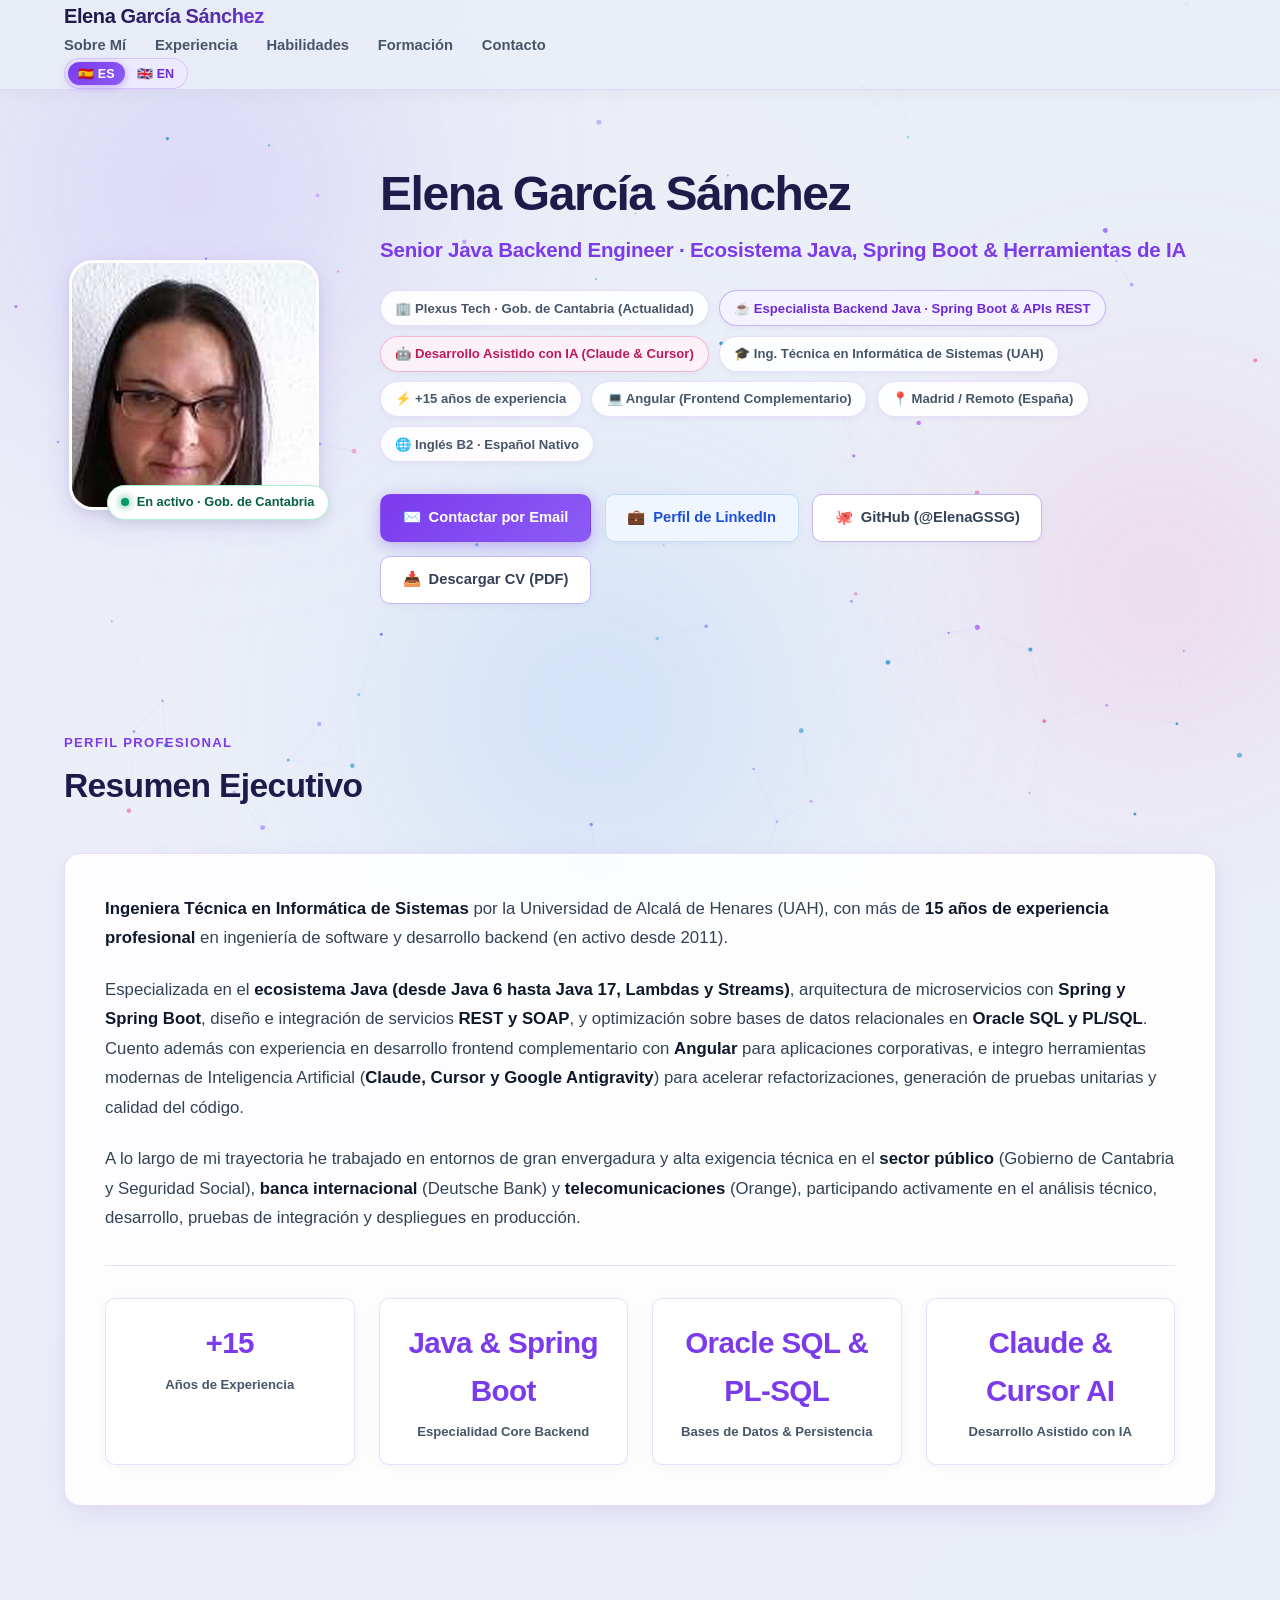
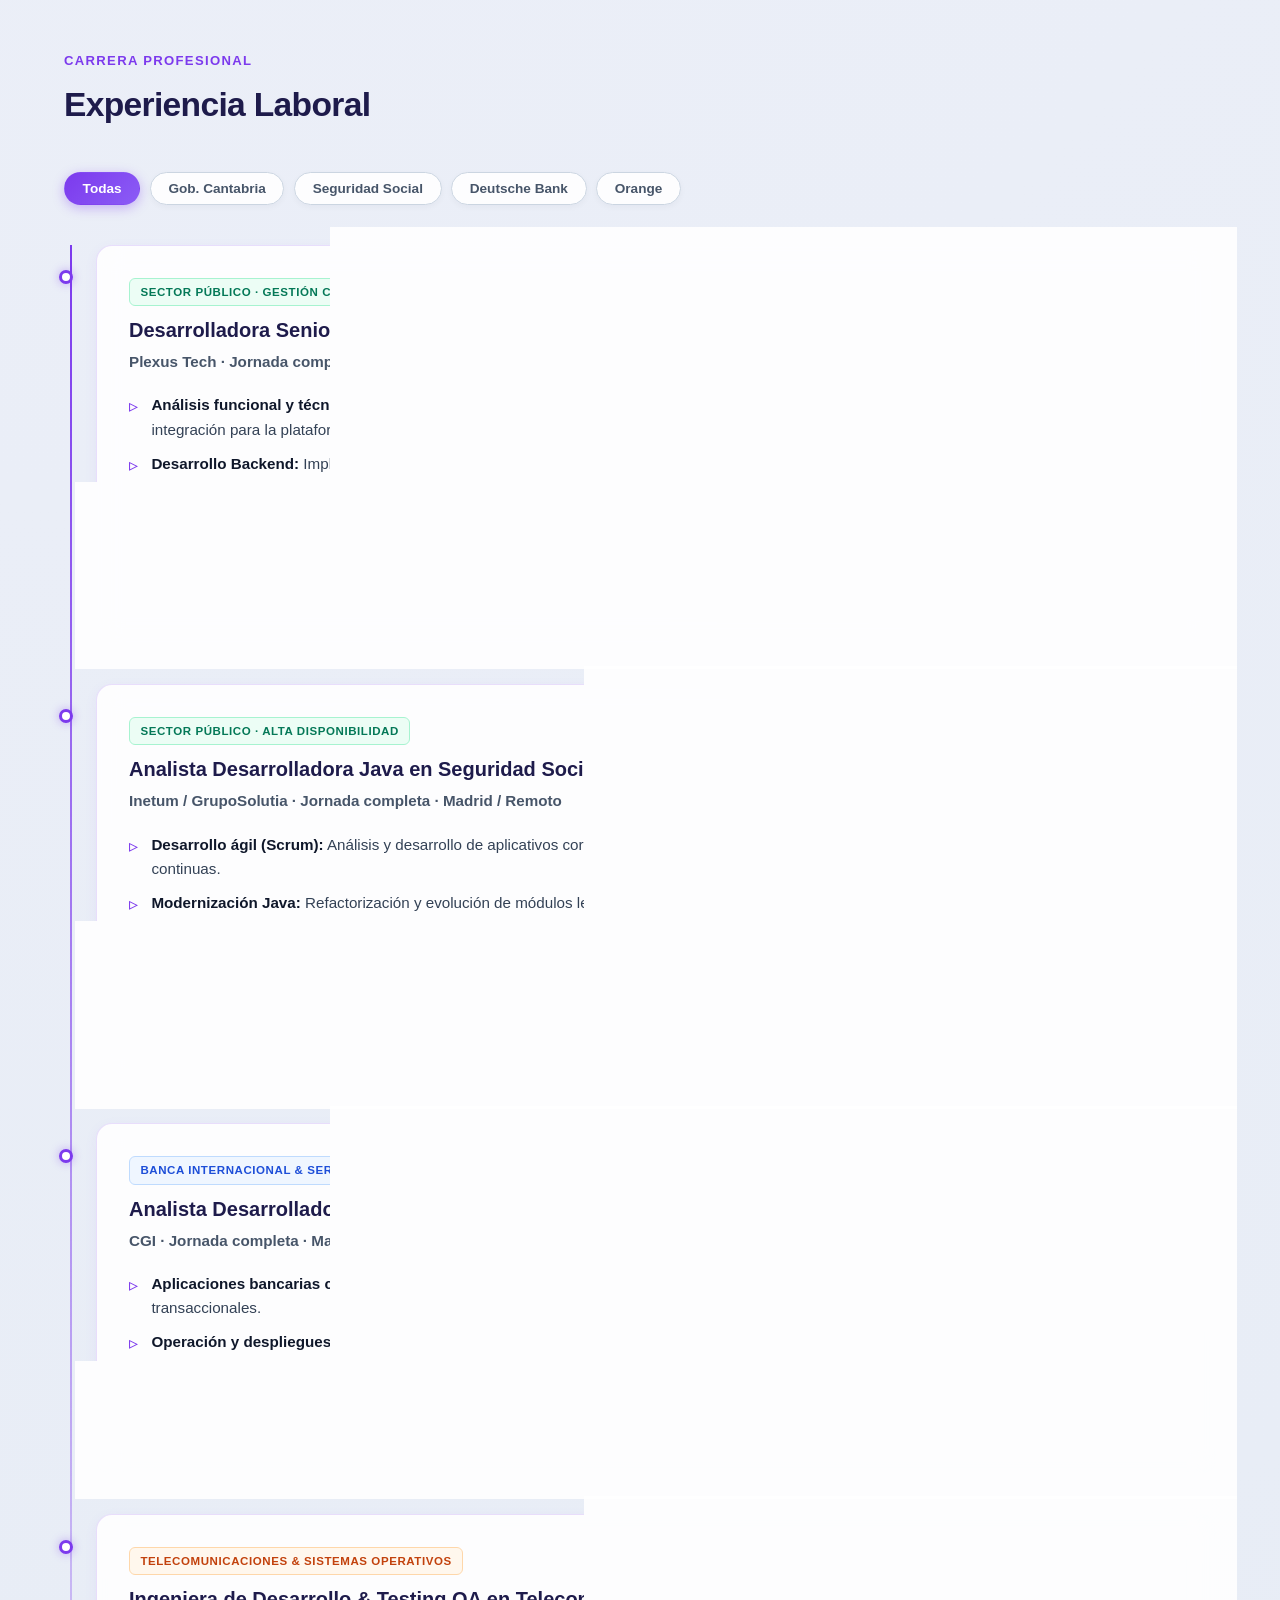
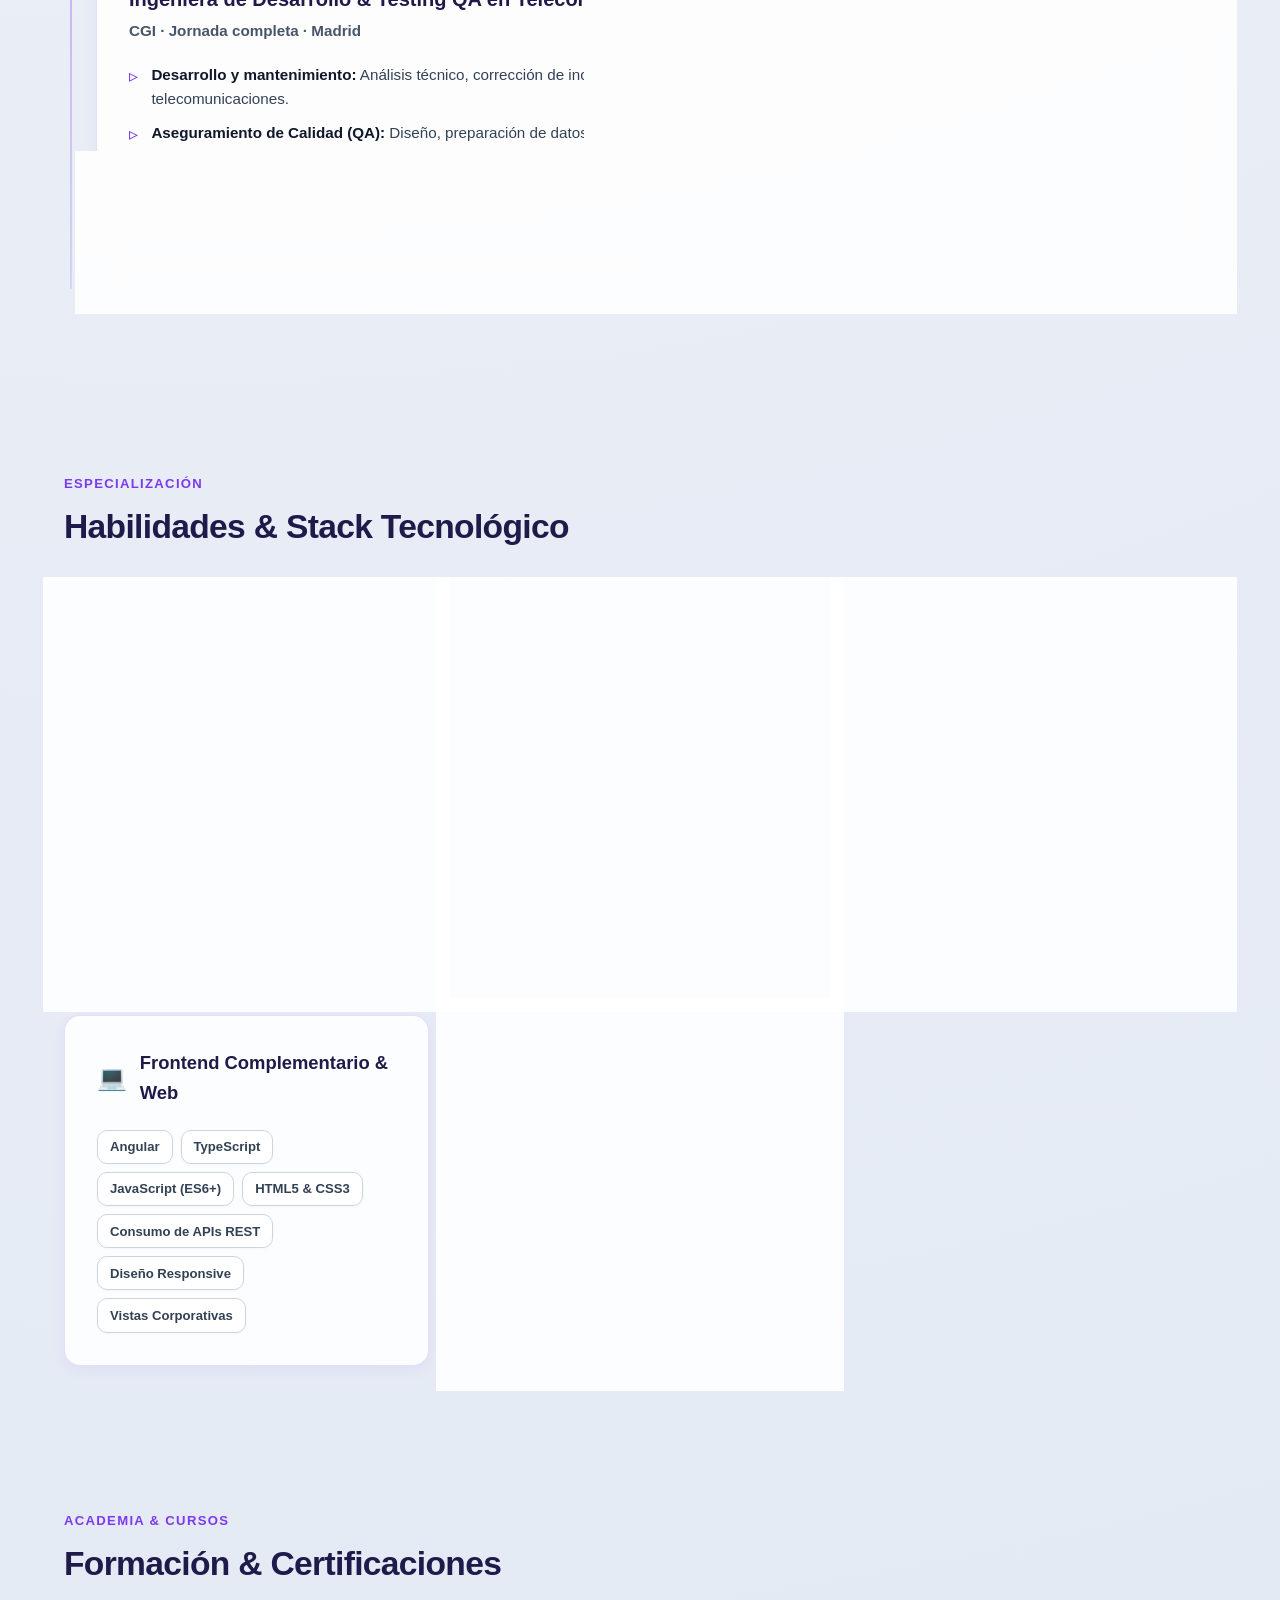
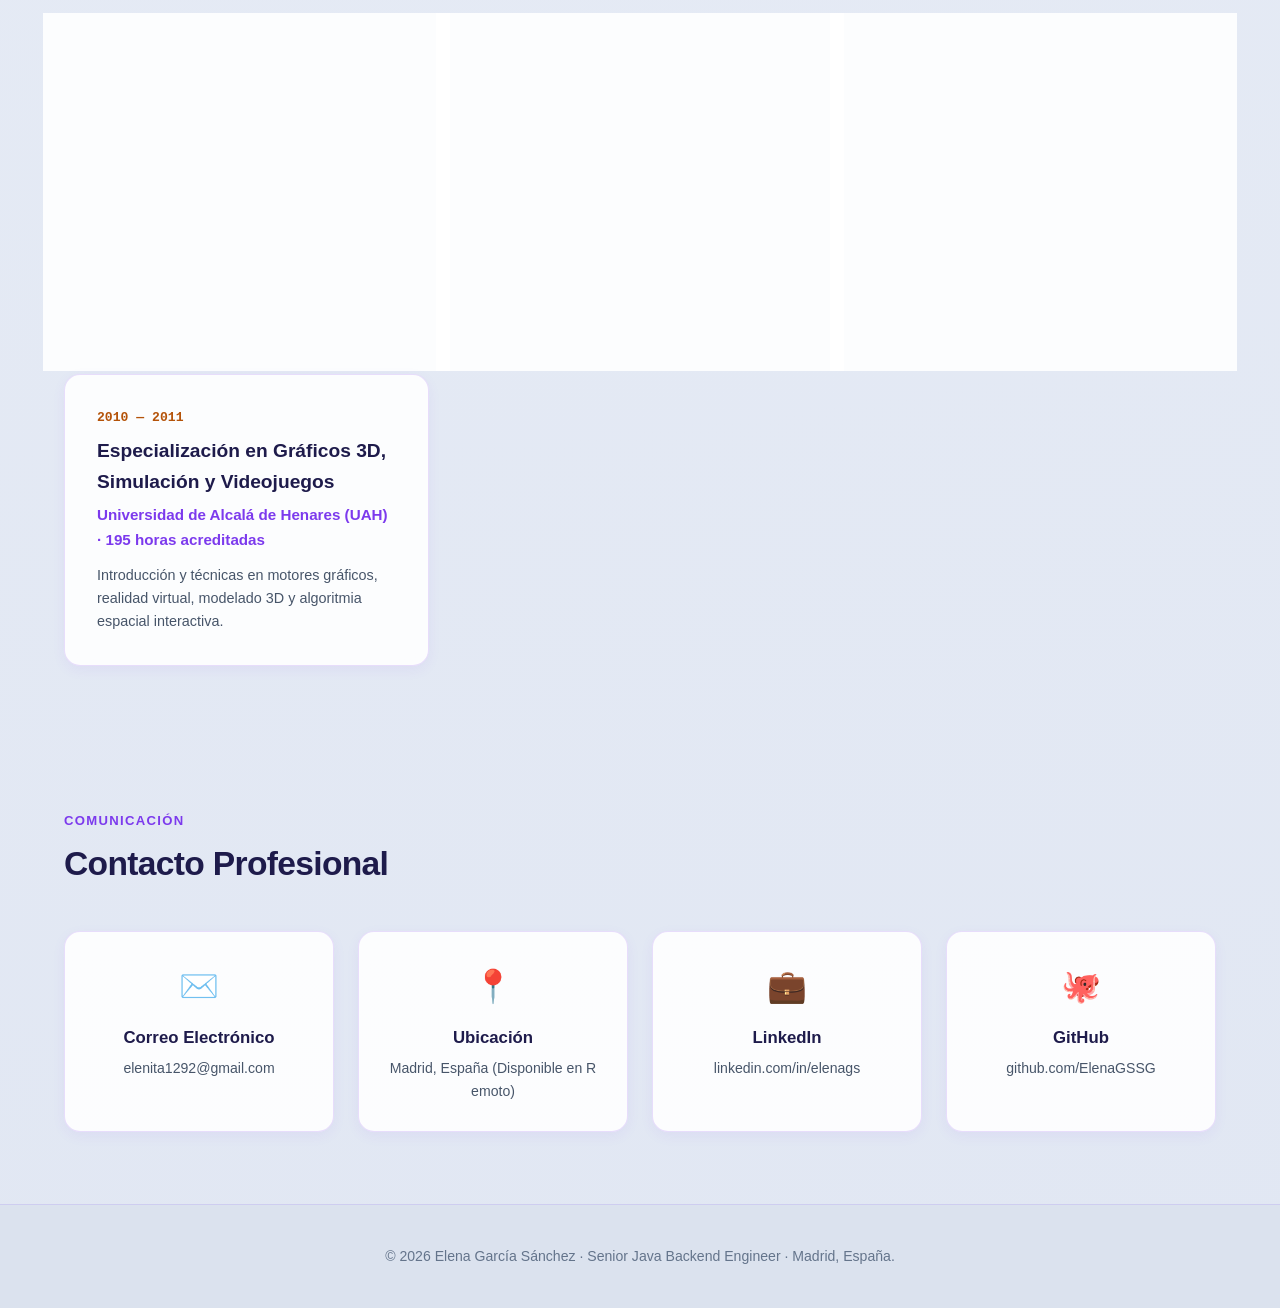
==== commit a166d193: "feat: soften background tone, naturalize copywriting, and add bilingual CV support (ES/EN)" ====
--- a/index.html
+++ b/index.html
@@ -3,8 +3,8 @@
 <head>
   <meta charset="UTF-8">
   <meta name="viewport" content="width=device-width, initial-scale=1.0">
-  <title>Elena García Sánchez — Senior Java Backend Engineer · Enterprise Systems & AI Tools (Claude, Cursor, Antigravity)</title>
-  <meta name="description" content="Curriculum Vitae y Trayectoria Profesional de Elena García Sánchez. Ingeniera en Informática de Sistemas (UAH) con +15 años de experiencia. Especialista en ecosistema Java backend empresarial, Spring Boot, Oracle SQL, herramientas de IA (Claude, Cursor, Antigravity), servicios REST/SOAP y desarrollo complementario en Angular.">
+  <title>Elena García Sánchez — Senior Java Backend Engineer · Ecosistema Java, Spring Boot & Herramientas de IA</title>
+  <meta name="description" content="Perfil profesional y trayectoria de Elena García Sánchez. Ingeniera Técnica en Informática de Sistemas (UAH) con +15 años de experiencia en desarrollo backend Java, microservicios con Spring Boot, bases de datos relacionales Oracle SQL y desarrollo asistido por IA.">
   <meta name="author" content="Elena García Sánchez">
   <link rel="stylesheet" href="styles.css">
   <link rel="icon" type="image/jpeg" href="assets/img/avatar.jpg">
@@ -59,15 +59,15 @@
 
         <div>
           <h1 class="hero-title">Elena García Sánchez</h1>
-          <div class="hero-subtitle" id="hero-role">Senior Java Backend Engineer · Enterprise Systems & AI Tools (Claude, Cursor, Antigravity)</div>
+          <div class="hero-subtitle" id="hero-role">Senior Java Backend Engineer · Ecosistema Java, Spring Boot & Herramientas de IA</div>
           
           <div class="hero-pills">
-            <span class="hero-pill" id="pill-company">🏢 Plexus Tech · Gob. Cantabria (Actualidad)</span>
-            <span class="hero-pill hero-pill-highlight" id="pill-core">☕ Java Backend Specialist · Spring Boot & REST APIs</span>
-            <span class="hero-pill hero-pill-ai" id="pill-ai">🤖 Claude, Cursor & Antigravity AI</span>
-            <span class="hero-pill" id="pill-edu">🎓 Ing. en Informática de Sistemas (UAH)</span>
+            <span class="hero-pill" id="pill-company">🏢 Plexus Tech · Gob. de Cantabria (Actualidad)</span>
+            <span class="hero-pill hero-pill-highlight" id="pill-core">☕ Especialista Backend Java · Spring Boot & APIs REST</span>
+            <span class="hero-pill hero-pill-ai" id="pill-ai">🤖 Desarrollo Asistido con IA (Claude & Cursor)</span>
+            <span class="hero-pill" id="pill-edu">🎓 Ing. Técnica en Informática de Sistemas (UAH)</span>
             <span class="hero-pill" id="pill-exp">⚡ +<span class="dyn-exp">15</span> años de experiencia</span>
-            <span class="hero-pill" id="pill-angular">💻 Angular (Frontend Secundario)</span>
+            <span class="hero-pill" id="pill-angular">💻 Angular (Frontend Complementario)</span>
             <span class="hero-pill" id="pill-location">📍 Madrid / Remoto (España)</span>
             <span class="hero-pill" id="pill-lang">🌐 Inglés B2 · Español Nativo</span>
           </div>
@@ -102,19 +102,19 @@
 
         <div class="summary-card">
           <p id="summary-p1">
-            <strong>Ingeniera Técnica en Informática de Sistemas</strong> por la Universidad de Alcalá de Henares (UAH) con más de <strong>15 años de trayectoria continuada</strong> (en activo ininterrumpido desde 2011), especializada como ingeniera de software backend en el desarrollo y evolución de plataformas empresariales críticas.
+            <strong>Ingeniera Técnica en Informática de Sistemas</strong> por la Universidad de Alcalá de Henares (UAH), con más de <strong>15 años de experiencia profesional</strong> en ingeniería de software y desarrollo backend (en activo desde 2011).
           </p>
           <p id="summary-p2">
-            Sólida especialización en el <strong>ecosistema Java backend (Java 6 a 17, Lambdas y Streams)</strong>, frameworks <strong>Spring y Spring Boot</strong>, arquitectura de microservicios y servicios web <strong>REST y SOAP</strong>, optimización avanzada de persistencia y procedimientos en <strong>Oracle SQL / PL-SQL</strong>, y desarrollo frontend complementario con <strong>Angular</strong>. Integración continua de flujos de desarrollo asistido con Inteligencia Artificial mediante <strong>Claude (Anthropic), Cursor IDE y Google Antigravity</strong>.
+            Especializada en el <strong>ecosistema Java (desde Java 6 hasta Java 17, Lambdas y Streams)</strong>, arquitectura de microservicios con <strong>Spring y Spring Boot</strong>, diseño e integración de servicios <strong>REST y SOAP</strong>, y optimización sobre bases de datos relacionales en <strong>Oracle SQL y PL/SQL</strong>. Cuento además con experiencia en desarrollo frontend complementario con <strong>Angular</strong> para aplicaciones corporativas, e integro herramientas modernas de Inteligencia Artificial (<strong>Claude, Cursor y Google Antigravity</strong>) para acelerar refactorizaciones, generación de pruebas unitarias y calidad del código.
           </p>
           <p id="summary-p3">
-            Amplia experiencia técnica en sectores de máxima exigencia operativa y criticidad ciudadana: <strong>Administración Pública</strong> (Gobierno de Cantabria, Seguridad Social), <strong>Banca Internacional</strong> (Deutsche Bank) y <strong>Telecomunicaciones</strong> (Orange), participando activamente en el ciclo de vida del software, diseño técnico, testing riguroso y despliegues productivos.
+            A lo largo de mi trayectoria he trabajado en entornos de gran envergadura y alta exigencia técnica en el <strong>sector público</strong> (Gobierno de Cantabria y Seguridad Social), <strong>banca internacional</strong> (Deutsche Bank) y <strong>telecomunicaciones</strong> (Orange), participando activamente en el análisis técnico, desarrollo, pruebas de integración y despliegues en producción.
           </p>
 
           <div class="metrics-grid">
             <div class="metric-card">
               <span class="metric-number" id="metric-exp-val">+15</span>
-              <span class="metric-label" id="metric-exp-lbl">Años de Trayectoria</span>
+              <span class="metric-label" id="metric-exp-lbl">Años de Experiencia</span>
             </div>
             <div class="metric-card">
               <span class="metric-number" id="metric-core-val">Java & Spring Boot</span>
@@ -122,7 +122,7 @@
             </div>
             <div class="metric-card">
               <span class="metric-number" id="metric-sql-val">Oracle SQL & PL-SQL</span>
-              <span class="metric-label" id="metric-sql-lbl">Persistencia & Bases de Datos</span>
+              <span class="metric-label" id="metric-sql-lbl">Bases de Datos & Persistencia</span>
             </div>
             <div class="metric-card">
               <span class="metric-number" id="metric-crit-val">Claude & Cursor AI</span>
@@ -163,9 +163,9 @@
                 <div class="timeline-date" id="gob-date">Oct. 2024 — Actualidad</div>
               </div>
               <ul class="role-bullets">
-                <li id="gob-b1"><strong>Análisis funcional y técnico:</strong> Toma y definición de requisitos, elaboración de especificaciones de casos de uso y diseño y ejecución rigurosa de planes de pruebas de integración para el sistema corporativo Puntal.</li>
-                <li id="gob-b2"><strong>Desarrollo Backend & Core:</strong> Servicios y microservicios backend con <strong>Java y Spring Boot</strong>, junto con desarrollo y mantenimiento de vistas reactivas complementarias en <strong>Angular</strong>.</li>
-                <li id="gob-b3"><strong>Optimización y Persistencia SQL:</strong> Modelado relacional, diseño y optimización de consultas complejas y procedimientos sobre bases de datos <strong>Oracle SQL</strong> de alta disponibilidad.</li>
+                <li id="gob-b1"><strong>Análisis funcional y técnico:</strong> Toma de requisitos, definición de especificaciones y casos de uso, y diseño y ejecución de planes de pruebas de integración para la plataforma de gestión corporativa Puntal.</li>
+                <li id="gob-b2"><strong>Desarrollo Backend:</strong> Implementación de servicios y microservicios en <strong>Java con Spring Boot</strong>, junto con el soporte y evolución de vistas complementarias en <strong>Angular</strong>.</li>
+                <li id="gob-b3"><strong>Bases de Datos & Persistencia:</strong> Modelado relacional, diseño y optimización de consultas complejas y procedimientos sobre bases de datos <strong>Oracle SQL</strong>.</li>
               </ul>
               <div class="tech-tags">
                 <span class="tech-tag tech-tag-accent">Java 11 / 17</span>
@@ -193,9 +193,9 @@
                 <div class="timeline-date" id="ss-date">Ene. 2020 — Oct. 2024 (4 años 10 meses)</div>
               </div>
               <ul class="role-bullets">
-                <li id="ss-b1"><strong>Desarrollo en marco AGILE:</strong> Análisis, diseño técnico y desarrollo integral de aplicaciones corporativas Java en entorno Scrum de alta criticidad ciudadana.</li>
-                <li id="ss-b2"><strong>Modernización Java:</strong> Refactorización funcional de módulos legados incorporando expresiones Lambda, streams y buenas prácticas de concurrencia y mantenibilidad.</li>
-                <li id="ss-b3"><strong>Control de calidad y testing:</strong> Ejecución de suites completas de pruebas unitarias e integración en ALM y auditoría estática de calidad y vulnerabilidades con Kiuwan.</li>
+                <li id="ss-b1"><strong>Desarrollo ágil (Scrum):</strong> Análisis y desarrollo de aplicativos corporativos Java para la Seguridad Social, trabajando en sprints quincenales y entregas continuas.</li>
+                <li id="ss-b2"><strong>Modernización Java:</strong> Refactorización y evolución de módulos legados a versiones modernas de Java, incorporando expresiones Lambda, streams y concurrencia eficiente.</li>
+                <li id="ss-b3"><strong>Control de calidad y pruebas:</strong> Mantenimiento y ejecución de suites de pruebas con HP ALM, y auditoría de calidad y vulnerabilidades de código con Kiuwan.</li>
               </ul>
               <div class="tech-tags">
                 <span class="tech-tag tech-tag-accent">Java 8 / 11</span>
@@ -224,9 +224,9 @@
                 <div class="timeline-date" id="db-date">Ene. 2018 — Ene. 2020 (2 años)</div>
               </div>
               <ul class="role-bullets">
-                <li id="db-b1"><strong>Ciclo completo de vida de aplicaciones bancarias:</strong> Toma de requerimientos técnicos directamente con stakeholders de la entidad, diseño evolutivo y testing exhaustivo.</li>
-                <li id="db-b2"><strong>Despliegues y Mantenimiento:</strong> Gestión de despliegues en preproducción y producción en entornos Unix con control de versiones SVN e incidencias en ServiceNow.</li>
-                <li id="db-b3"><strong>Colaboración técnica e integración:</strong> Soporte de nivel especializado, resolución ágil de incidencias en entornos transaccionales y trabajo conjunto con equipos multidisciplinares.</li>
+                <li id="db-b1"><strong>Aplicaciones bancarias core:</strong> Toma de requisitos directamente con usuarios de negocio, desarrollo de evolutivos y pruebas funcionales en sistemas transaccionales.</li>
+                <li id="db-b2"><strong>Operación y despliegues:</strong> Gestión de despliegues en entornos Unix, control de versiones con SVN y seguimiento de incidencias con ServiceNow.</li>
+                <li id="db-b3"><strong>Soporte y coordinación:</strong> Resolución de incidencias en producción y coordinación técnica con equipos de infraestructura y arquitectura.</li>
               </ul>
               <div class="tech-tags">
                 <span class="tech-tag tech-tag-accent">Java</span>
@@ -255,9 +255,9 @@
                 <div class="timeline-date" id="orange-date">Jun. 2011 — Ene. 2018 (6 años 7 meses)</div>
               </div>
               <ul class="role-bullets">
-                <li id="orange-b1"><strong>Desarrollo evolutivo y correctivo:</strong> Análisis técnico e implementación de requerimientos en plataformas críticas de facturación y gestión operativa de telecomunicaciones.</li>
-                <li id="orange-b2"><strong>Aseguramiento de Calidad (QA Testing):</strong> Creación, diseño y ejecución sistemática de planes y casos de prueba para garantizar la fiabilidad del software en producción.</li>
-                <li id="orange-b3"><strong>Ecosistema Tecnológico:</strong> Mantenimiento y evolución sobre Java, Spring, bases de datos relacionales SQL / PL-SQL, Powerbuilder, C++ y entornos Unix.</li>
+                <li id="orange-b1"><strong>Desarrollo y mantenimiento:</strong> Análisis técnico, corrección de incidencias y desarrollo de evolutivos en plataformas de facturación y gestión operativa de telecomunicaciones.</li>
+                <li id="orange-b2"><strong>Aseguramiento de Calidad (QA):</strong> Diseño, preparación de datos de prueba y ejecución sistemática de baterías de test funcionales antes de despliegues productivos.</li>
+                <li id="orange-b3"><strong>Ecosistema tecnológico heterogéneo:</strong> Mantenimiento y evolución sobre Java, Spring, PL/SQL, Powerbuilder, C++ y entornos Unix.</li>
               </ul>
               <div class="tech-tags">
                 <span class="tech-tag tech-tag-accent">Java</span>
@@ -343,7 +343,7 @@
           <div class="skills-category-card">
             <div class="skills-category-header">
               <span class="category-icon">💻</span>
-              <h3 class="category-title" id="cat-front-title">Frontend Secundario & Web</h3>
+              <h3 class="category-title" id="cat-front-title">Frontend Complementario & Web</h3>
             </div>
             <div class="skills-list">
               <span class="skill-pill">Angular</span>
@@ -392,28 +392,28 @@
             <div class="edu-year">2014</div>
             <h3 class="edu-title" id="edu-deg-title">Ingeniería Técnica en Informática de Sistemas</h3>
             <div class="edu-school" id="edu-deg-school">Universidad de Alcalá de Henares (UAH) · 2014</div>
-            <p class="edu-desc" id="edu-deg-desc">Sólida formación en fundamentos computacionales, algoritmia, sistemas distribuidos, bases de datos y arquitectura de software.</p>
+            <p class="edu-desc" id="edu-deg-desc">Fundamentos de la computación, algoritmia, sistemas operativos, bases de datos y arquitectura de software.</p>
           </div>
 
           <div class="edu-card">
             <div class="edu-year">2014 — Actualidad</div>
             <h3 class="edu-title" id="edu-courses-title">+50 Cursos Técnicos Especializados</h3>
             <div class="edu-school" id="edu-courses-school">OpenWebinars · Udemy · Coursera · Tutellus · MiriadaX</div>
-            <p class="edu-desc" id="edu-courses-desc">Formación continuada y actualización constante en tecnologías backend Java, Spring Boot, microservicios, seguridad, frontend y bases de datos.</p>
+            <p class="edu-desc" id="edu-courses-desc">Formación continua y actualización constante en tecnologías backend Java, Spring Boot, microservicios, seguridad y buenas prácticas de desarrollo.</p>
           </div>
 
           <div class="edu-card">
             <div class="edu-year">2014</div>
             <h3 class="edu-title" id="edu-web-title">Desarrollo Web con HTML5 y Visual Studio</h3>
             <div class="edu-school" id="edu-web-school">Especialización Acreditada (30 horas)</div>
-            <p class="edu-desc" id="edu-web-desc">Maquetación moderna, diseño web semántico, accesibilidad, integración cliente-servidor y estándares web W3C.</p>
+            <p class="edu-desc" id="edu-web-desc">Maquetación semántica, diseño web moderno, accesibilidad, integración cliente-servidor y estándares W3C.</p>
           </div>
 
           <div class="edu-card">
             <div class="edu-year">2010 — 2011</div>
             <h3 class="edu-title" id="edu-game-title">Especialización en Gráficos 3D, Simulación y Videojuegos</h3>
             <div class="edu-school" id="edu-game-school">Universidad de Alcalá de Henares (UAH) · 195 horas acreditadas</div>
-            <p class="edu-desc" id="edu-game-desc">Introducción y técnicas avanzadas en motores gráficos, realidad virtual, modelado 3D y algoritmia espacial interactiva.</p>
+            <p class="edu-desc" id="edu-game-desc">Introducción y técnicas en motores gráficos, realidad virtual, modelado 3D y algoritmia espacial interactiva.</p>
           </div>
         </div>
       </div>
--- a/styles.css
+++ b/styles.css
@@ -4,11 +4,11 @@
    ========================================================================== */
 
 :root {
-  --bg-primary: #f8fafc;
-  --bg-secondary: #f1f5f9;
-  --bg-card: rgba(255, 255, 255, 0.92);
-  --bg-card-hover: #ffffff;
-  --border-subtle: rgba(124, 58, 237, 0.14);
+  --bg-primary: #e9edf5;
+  --bg-secondary: #dfe4ef;
+  --bg-card: rgba(255, 255, 255, 0.88);
+  --bg-card-hover: rgba(255, 255, 255, 0.96);
+  --border-subtle: rgba(124, 58, 237, 0.16);
   --border-accent: rgba(124, 58, 237, 0.38);
   --border-glow: rgba(168, 85, 247, 0.45);
 
@@ -33,8 +33,8 @@
   --font-sans: 'Inter', -apple-system, BlinkMacSystemFont, 'Segoe UI', Roboto, sans-serif;
   --font-mono: 'JetBrains Mono', 'Fira Code', monospace;
 
-  --shadow-sm: 0 2px 10px rgba(124, 58, 237, 0.05);
-  --shadow-md: 0 8px 30px rgba(124, 58, 237, 0.08);
+  --shadow-sm: 0 4px 14px rgba(124, 58, 237, 0.06);
+  --shadow-md: 0 10px 30px rgba(124, 58, 237, 0.09), 0 2px 8px rgba(15, 23, 42, 0.04);
   --shadow-glow: 0 0 35px rgba(124, 58, 237, 0.15);
   --transition: all 0.25s cubic-bezier(0.16, 1, 0.3, 1);
 }
@@ -61,6 +61,7 @@
   min-height: 100vh;
   display: flex;
   flex-direction: column;
+  background: radial-gradient(circle at 15% 15%, #eceff8 0%, #e8edf6 45%, #e1e7f3 100%);
   background-color: var(--bg-primary);
   position: relative;
   overflow-x: hidden;
@@ -81,23 +82,23 @@
 .glow-orb {
   position: absolute;
   border-radius: 50%;
-  filter: blur(110px);
-  opacity: 0.45;
+  filter: blur(100px);
+  opacity: 0.65;
   animation: floatOrb 22s ease-in-out infinite alternate;
 }
 
 .orb-1 {
-  width: 600px;
-  height: 600px;
-  background: radial-gradient(circle, #ddd6fe 0%, rgba(221, 214, 254, 0) 70%);
+  width: 620px;
+  height: 620px;
+  background: radial-gradient(circle, rgba(167, 139, 250, 0.5) 0%, rgba(196, 181, 253, 0.15) 55%, transparent 75%);
   top: -120px;
   left: -120px;
 }
 
 .orb-2 {
-  width: 520px;
-  height: 520px;
-  background: radial-gradient(circle, #fbcfe8 0%, rgba(251, 207, 232, 0) 70%);
+  width: 540px;
+  height: 540px;
+  background: radial-gradient(circle, rgba(244, 114, 182, 0.4) 0%, rgba(251, 207, 232, 0.12) 55%, transparent 75%);
   top: 35%;
   right: -150px;
   animation-duration: 28s;
@@ -105,9 +106,9 @@
 }
 
 .orb-3 {
-  width: 650px;
-  height: 650px;
-  background: radial-gradient(circle, #bae6fd 0%, rgba(186, 230, 253, 0) 70%);
+  width: 680px;
+  height: 680px;
+  background: radial-gradient(circle, rgba(96, 165, 250, 0.4) 0%, rgba(186, 230, 253, 0.12) 55%, transparent 75%);
   bottom: -150px;
   left: 20%;
   animation-duration: 24s;
@@ -146,8 +147,11 @@
   z-index: 100;
   backdrop-filter: blur(18px);
   -webkit-backdrop-filter: blur(18px);
-  background: rgba(255, 255, 255, 0.88);
-  border-bottom: 1px solid var(--border-subtle);
+  background: rgba(233, 238, 247, 0.86);
+  border-bottom: 1px solid rgba(139, 92, 246, 0.15);
+  box-shadow: 0 4px 20px rgba(15, 23, 42, 0.04);
+  transition: var(--transition);
+}
   box-shadow: 0 2px 12px rgba(124, 58, 237, 0.04);
   transition: var(--transition);
 }
@@ -347,7 +351,7 @@
 }
 
 .hero-pill {
-  background: #ffffff;
+  background: rgba(255, 255, 255, 0.9);
   border: 1px solid var(--border-subtle);
   color: var(--text-secondary);
   font-size: 0.82rem;
@@ -357,17 +361,18 @@
   display: inline-flex;
   align-items: center;
   gap: 0.4rem;
-  box-shadow: 0 1px 4px rgba(0, 0, 0, 0.03);
+  box-shadow: 0 2px 6px rgba(15, 23, 42, 0.04);
+  backdrop-filter: blur(8px);
 }
 
 .hero-pill-highlight {
-  background: #f5f3ff;
+  background: rgba(245, 243, 255, 0.95);
   border-color: rgba(124, 58, 237, 0.35);
   color: #6d28d9;
 }
 
 .hero-pill-ai {
-  background: #fdf2f8;
+  background: rgba(253, 242, 248, 0.95);
   border-color: rgba(236, 72, 153, 0.35);
   color: #be185d;
 }
@@ -494,12 +499,12 @@
 }
 
 .metric-card {
-  background: #ffffff;
+  background: rgba(255, 255, 255, 0.9);
   border: 1px solid var(--border-subtle);
   border-radius: var(--radius-md);
   padding: 1.3rem;
   text-align: center;
-  box-shadow: 0 2px 8px rgba(0, 0, 0, 0.03);
+  box-shadow: 0 2px 8px rgba(15, 23, 42, 0.04);
   transition: var(--transition);
 }
 
@@ -533,7 +538,7 @@
 }
 
 .filter-btn {
-  background: #ffffff;
+  background: rgba(255, 255, 255, 0.88);
   border: 1px solid #cbd5e1;
   color: var(--text-secondary);
   font-size: 0.85rem;
@@ -541,7 +546,7 @@
   padding: 0.5rem 1.1rem;
   border-radius: var(--radius-full);
   cursor: pointer;
-  box-shadow: 0 1px 4px rgba(0, 0, 0, 0.03);
+  box-shadow: 0 2px 6px rgba(15, 23, 42, 0.04);
   transition: var(--transition);
 }
 
@@ -711,7 +716,7 @@
 }
 
 .tech-tag {
-  background: #ffffff;
+  background: rgba(255, 255, 255, 0.9);
   border: 1px solid #cbd5e1;
   color: #334155;
   font-size: 0.78rem;
@@ -782,14 +787,14 @@
 }
 
 .skill-pill {
-  background: #ffffff;
-  border: 1px solid #e2e8f0;
+  background: rgba(255, 255, 255, 0.9);
+  border: 1px solid #cbd5e1;
   color: #334155;
   font-size: 0.82rem;
   padding: 0.35rem 0.75rem;
   border-radius: var(--radius-md);
   font-weight: 600;
-  box-shadow: 0 1px 3px rgba(0, 0, 0, 0.03);
+  box-shadow: 0 1px 3px rgba(15, 23, 42, 0.03);
   transition: var(--transition);
 }
 
@@ -898,9 +903,9 @@
 /* Footer */
 .footer {
   margin-top: auto;
-  border-top: 1px solid var(--border-subtle);
+  border-top: 1px solid rgba(139, 92, 246, 0.16);
   padding: 2.5rem 0;
-  background: #f1f5f9;
+  background: #dbe2ee;
   position: relative;
   z-index: 2;
   text-align: center;
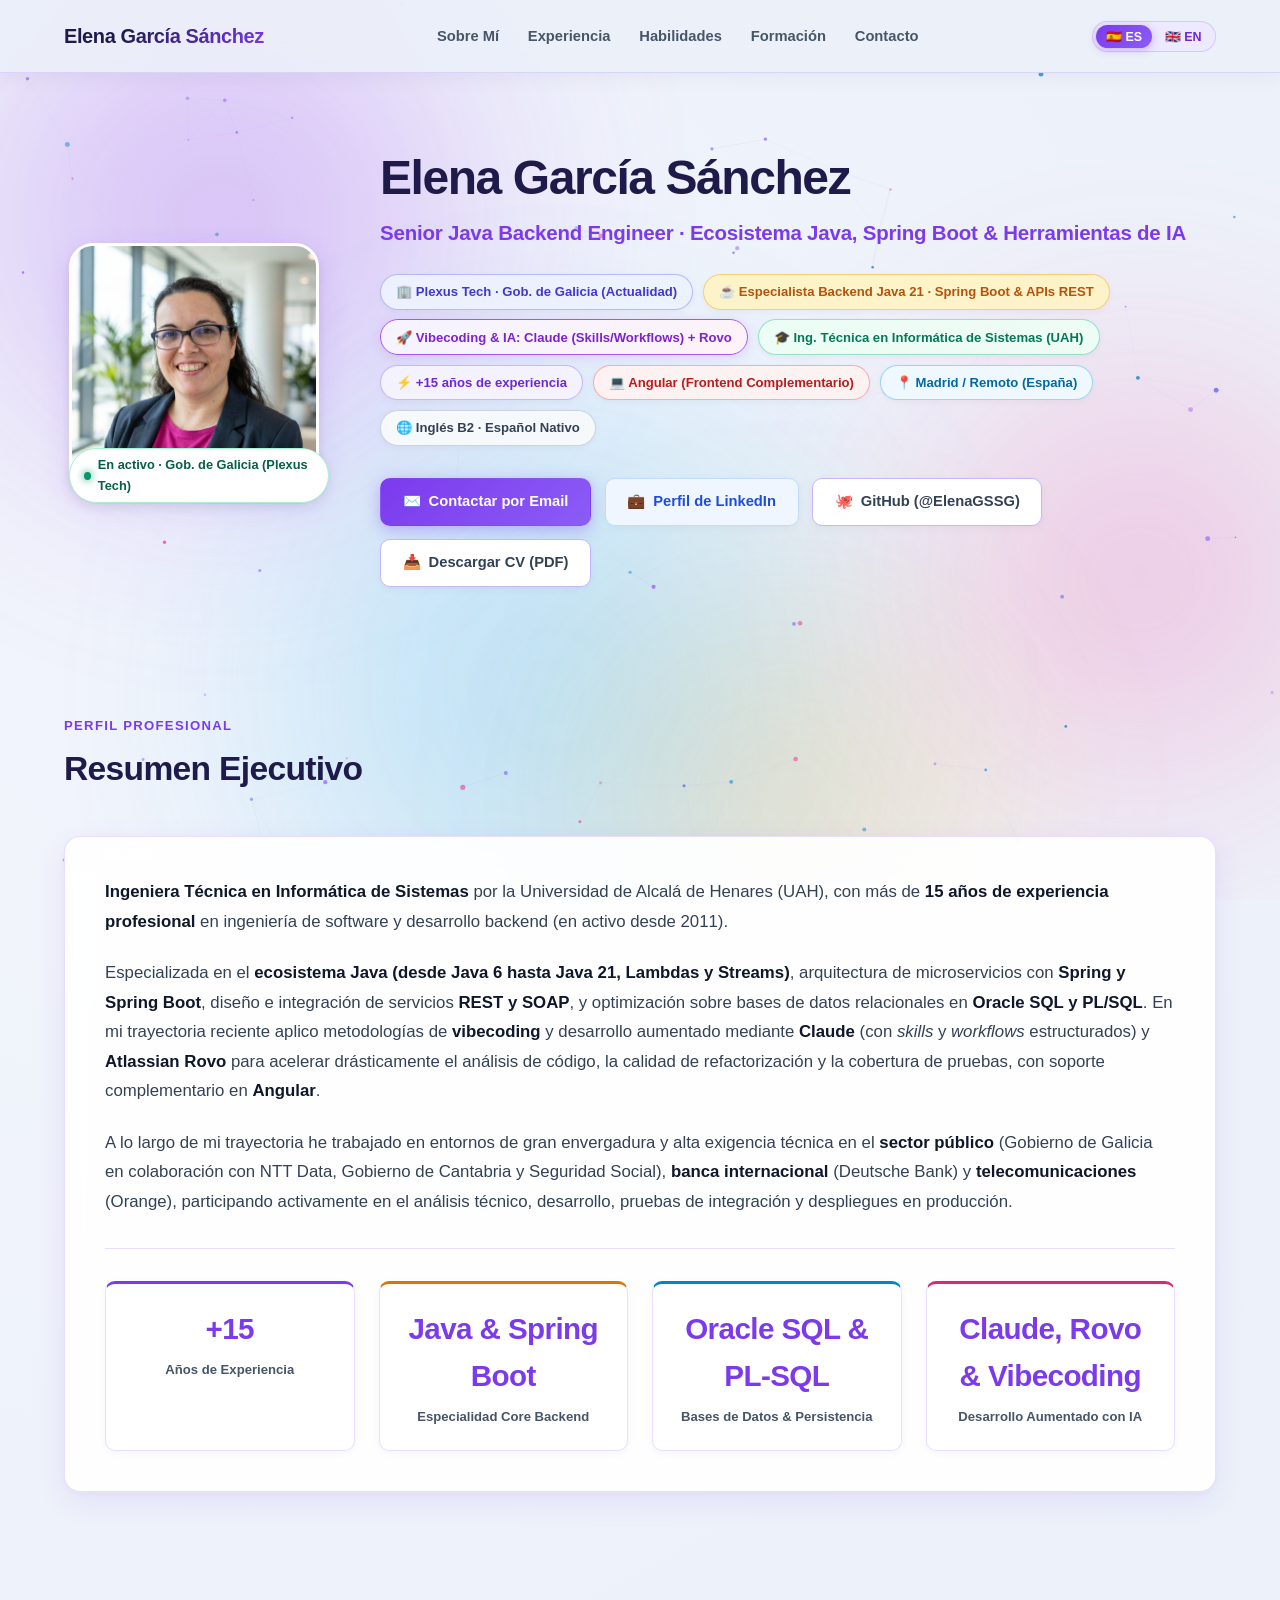
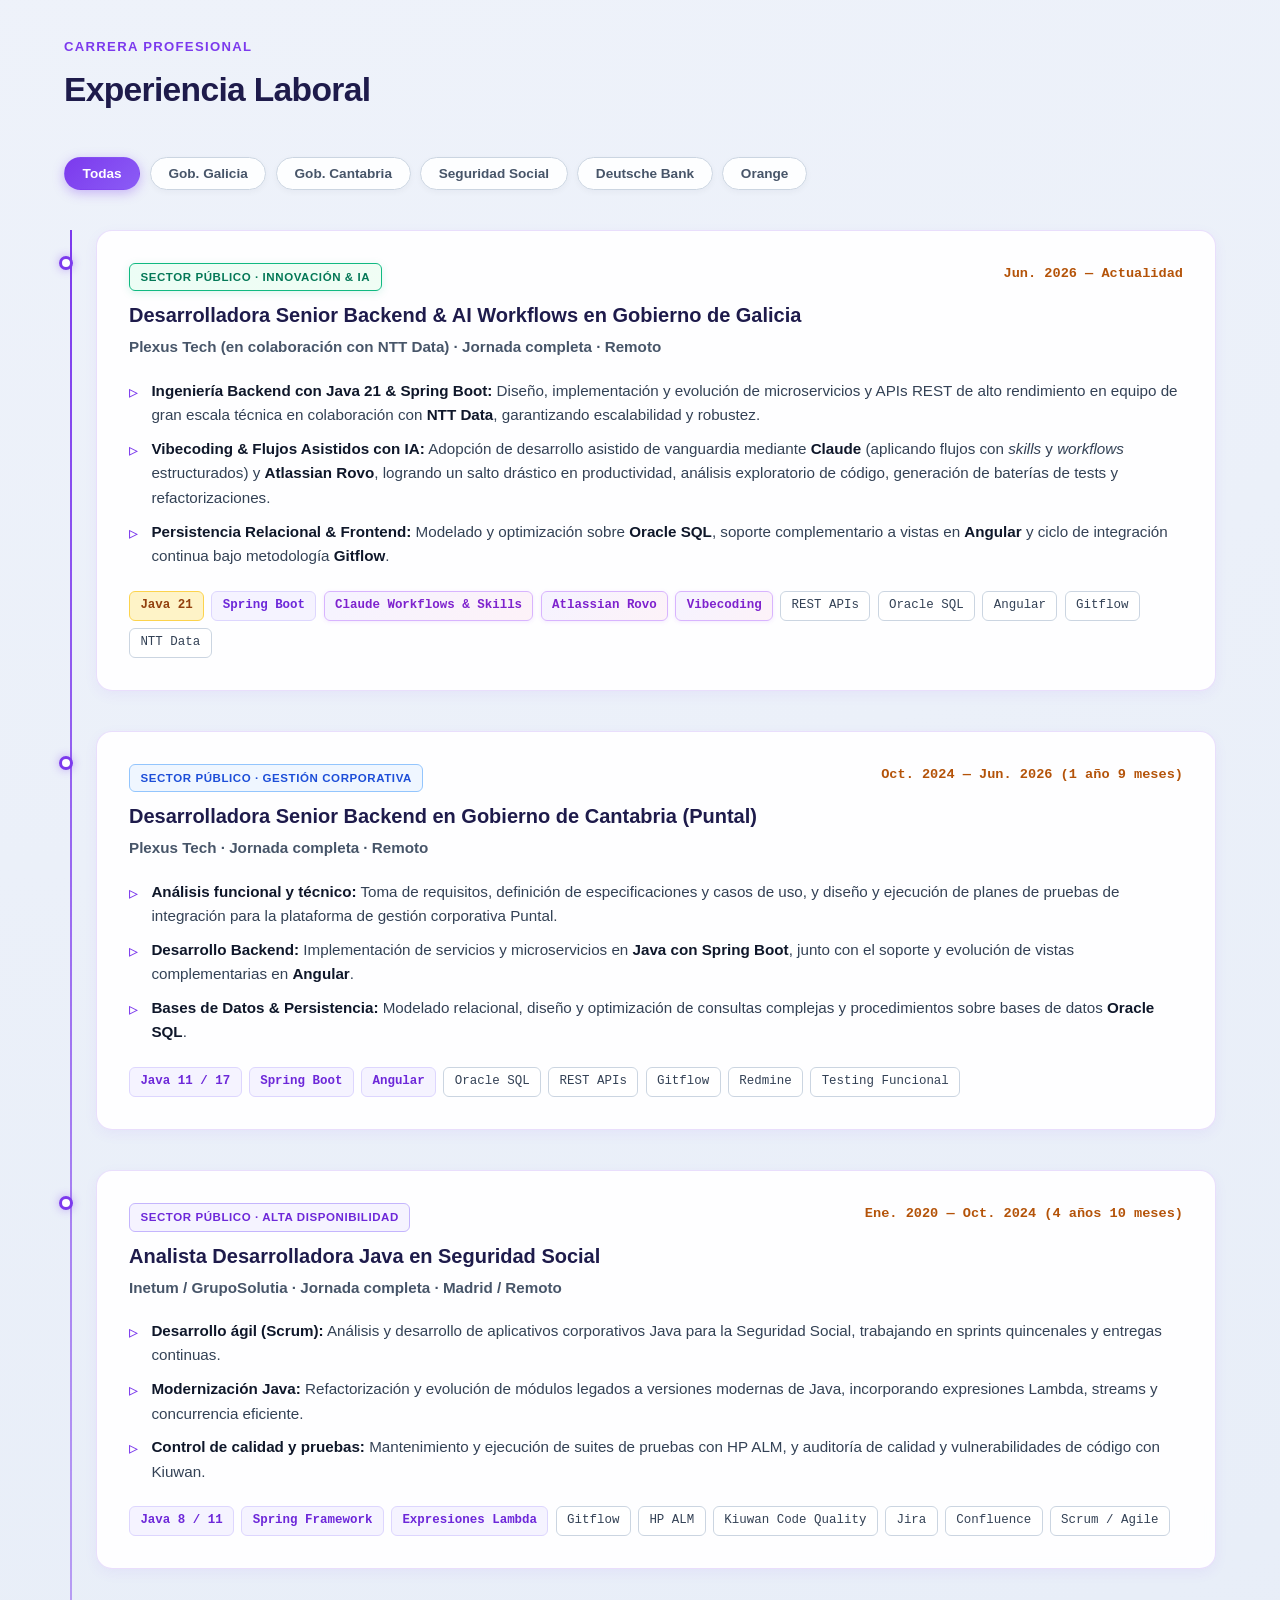
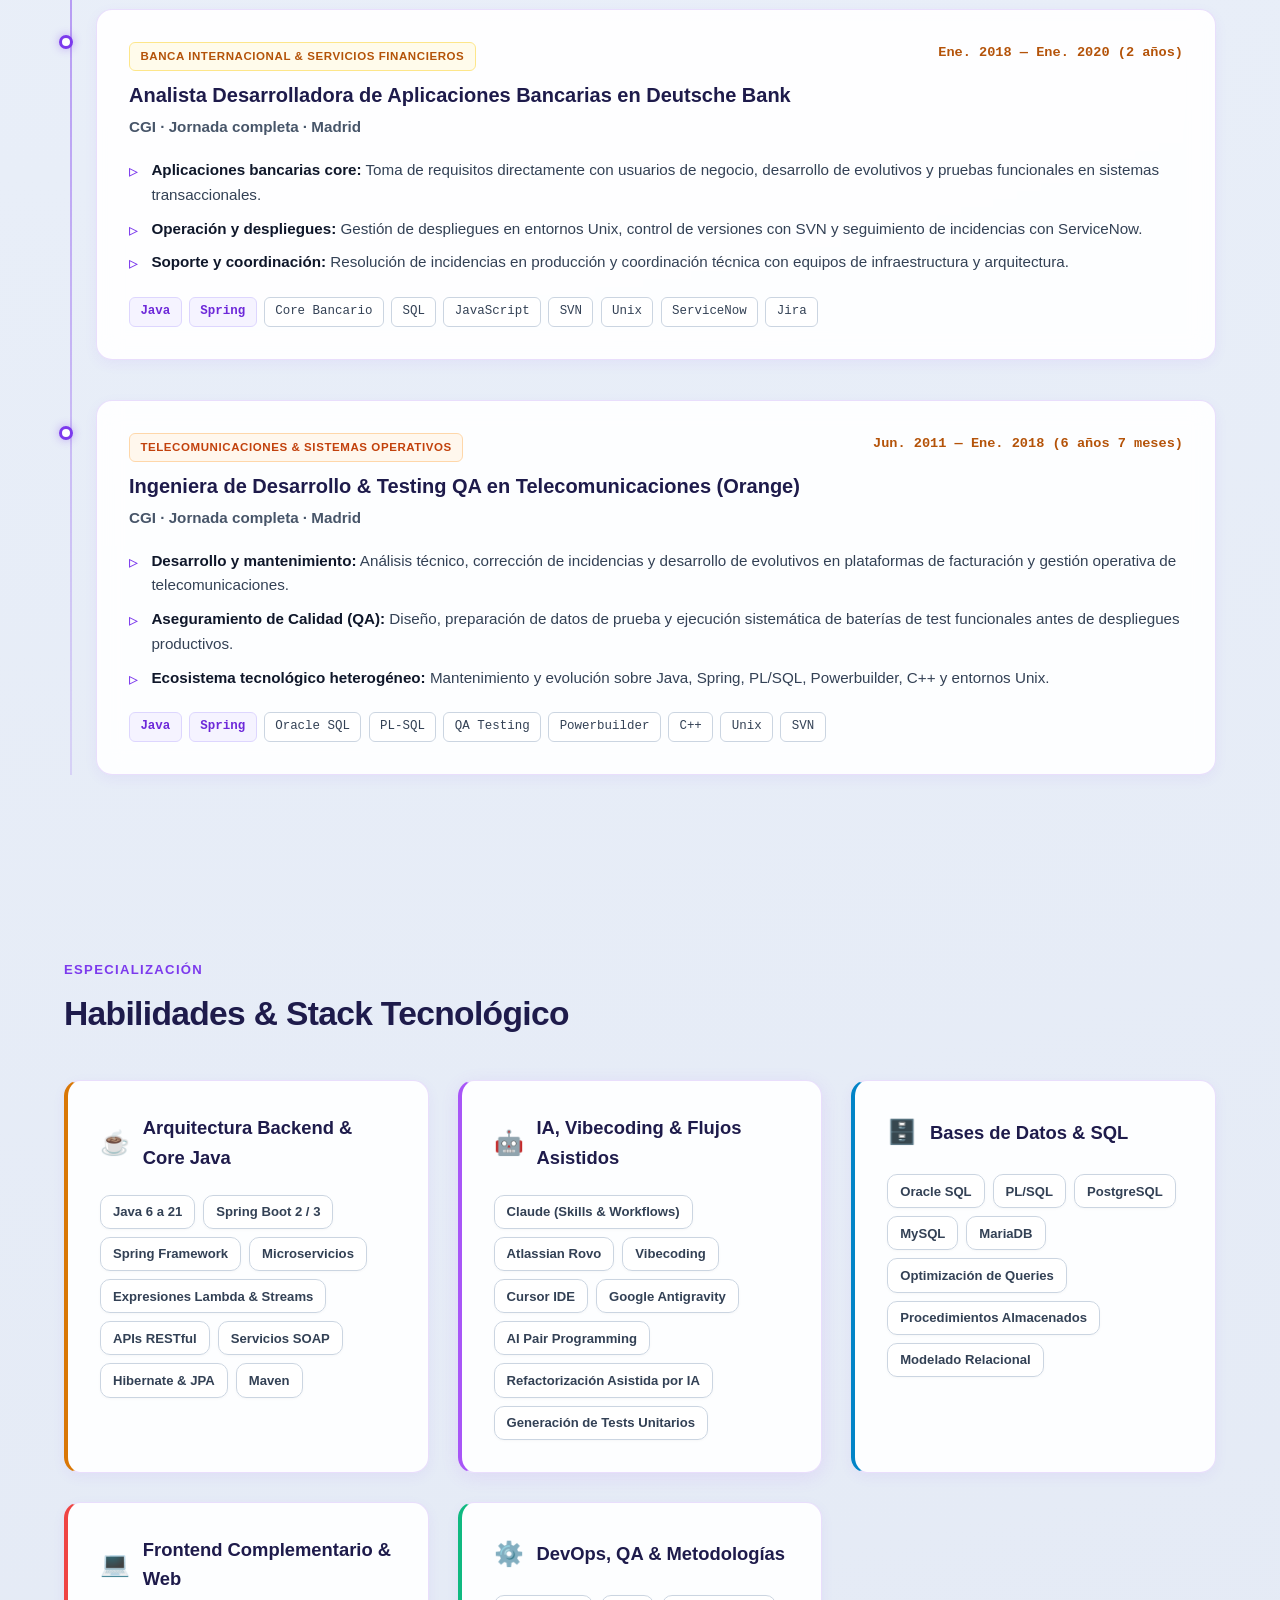
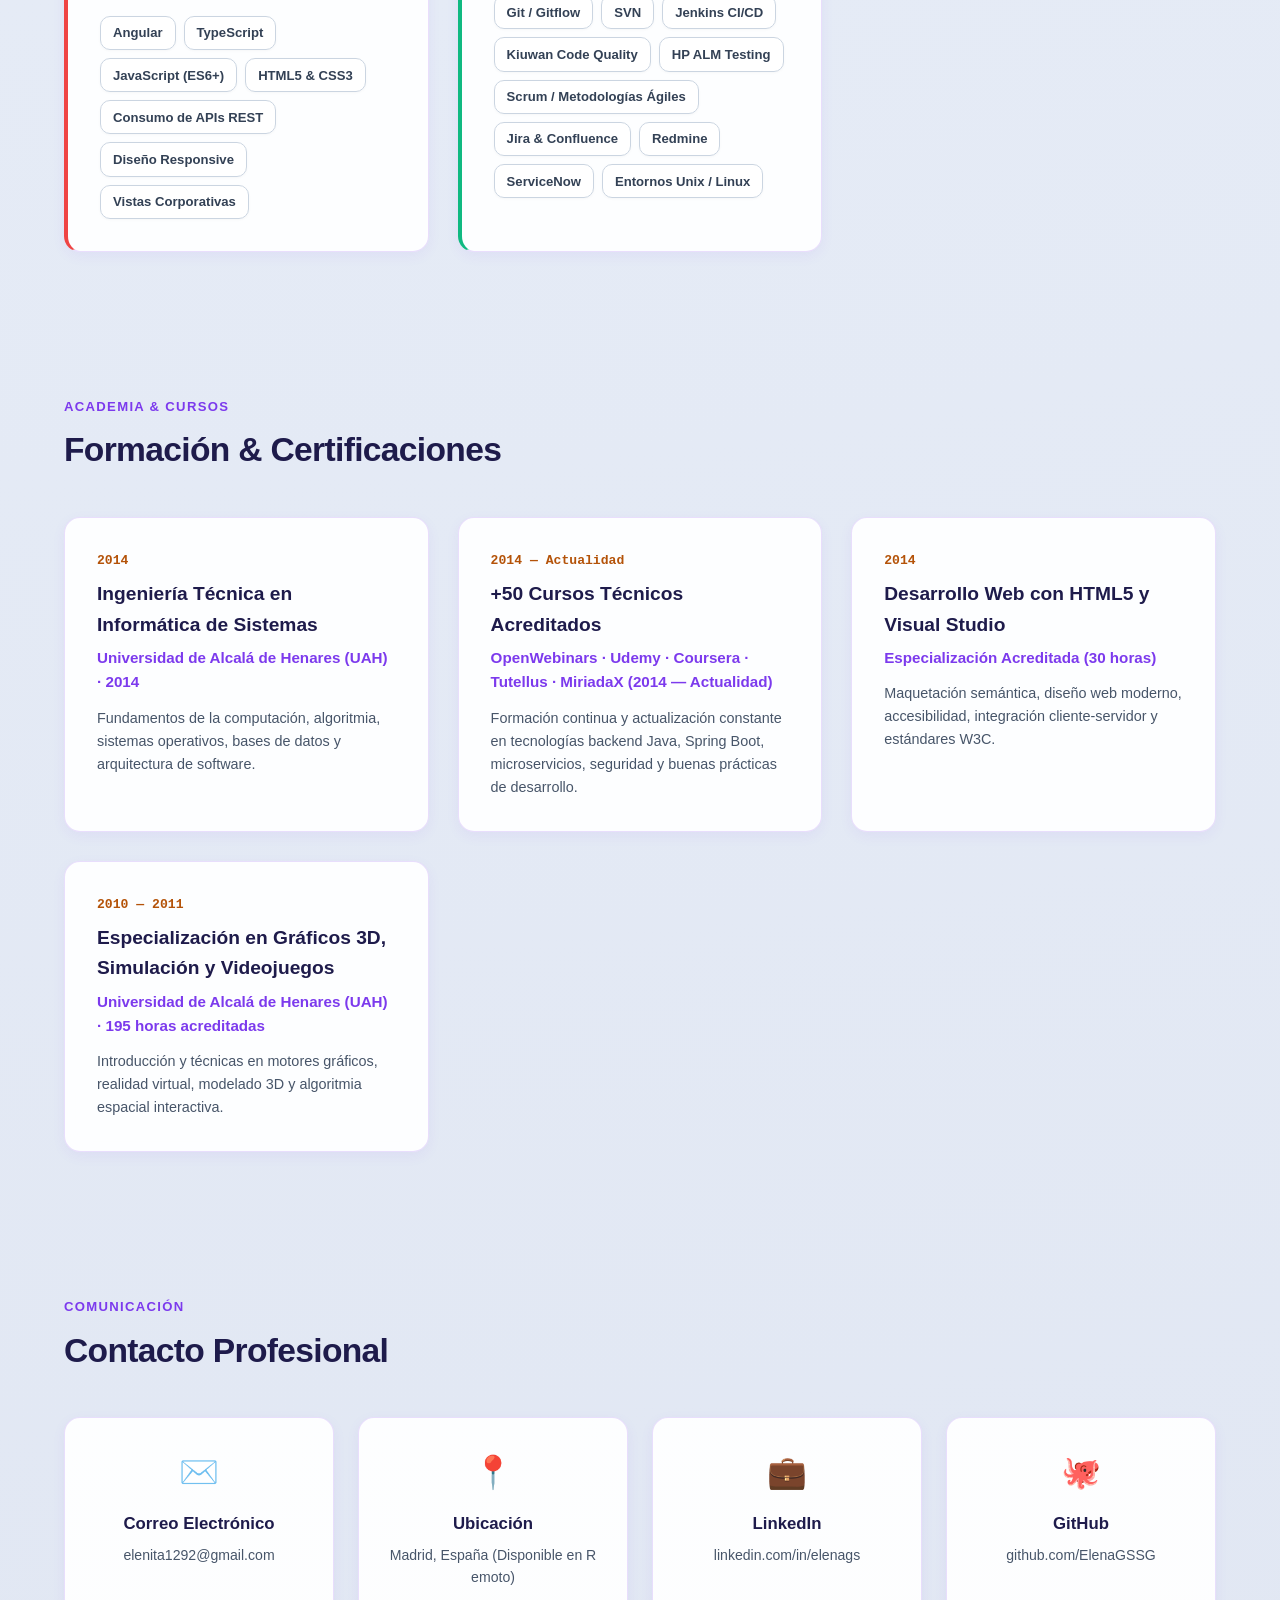
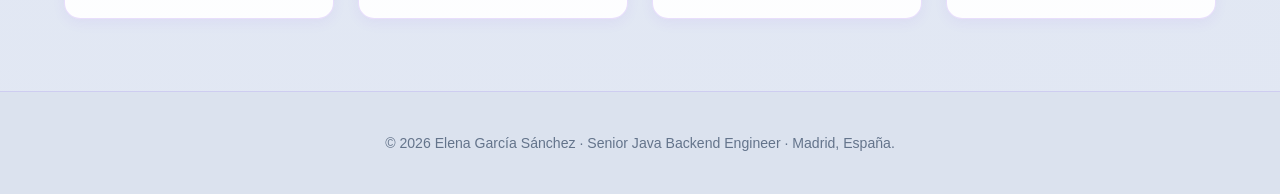
==== commit dd618bbe: "feat: add Gob. de Galicia experience with Java 21 and Vibecoding (Claude + Rovo), fix header nav wra" ====
--- a/index.html
+++ b/index.html
@@ -16,6 +16,7 @@
     <div class="glow-orb orb-1"></div>
     <div class="glow-orb orb-2"></div>
     <div class="glow-orb orb-3"></div>
+    <div class="glow-orb orb-4"></div>
   </div>
 
   <!-- Dynamic Constellation Canvas -->
@@ -53,7 +54,7 @@
           <img src="assets/img/avatar.jpg" alt="Elena García Sánchez" class="hero-avatar">
           <div class="status-indicator">
             <span class="status-dot"></span>
-            <span id="hero-status">En activo · Gob. de Cantabria</span>
+            <span id="hero-status">En activo · Gob. de Galicia (Plexus Tech)</span>
           </div>
         </div>
 
@@ -62,14 +63,14 @@
           <div class="hero-subtitle" id="hero-role">Senior Java Backend Engineer · Ecosistema Java, Spring Boot & Herramientas de IA</div>
           
           <div class="hero-pills">
-            <span class="hero-pill" id="pill-company">🏢 Plexus Tech · Gob. de Cantabria (Actualidad)</span>
-            <span class="hero-pill hero-pill-highlight" id="pill-core">☕ Especialista Backend Java · Spring Boot & APIs REST</span>
-            <span class="hero-pill hero-pill-ai" id="pill-ai">🤖 Desarrollo Asistido con IA (Claude & Cursor)</span>
-            <span class="hero-pill" id="pill-edu">🎓 Ing. Técnica en Informática de Sistemas (UAH)</span>
-            <span class="hero-pill" id="pill-exp">⚡ +<span class="dyn-exp">15</span> años de experiencia</span>
-            <span class="hero-pill" id="pill-angular">💻 Angular (Frontend Complementario)</span>
-            <span class="hero-pill" id="pill-location">📍 Madrid / Remoto (España)</span>
-            <span class="hero-pill" id="pill-lang">🌐 Inglés B2 · Español Nativo</span>
+            <span class="hero-pill hero-pill-company" id="pill-company">🏢 Plexus Tech · Gob. de Galicia (Actualidad)</span>
+            <span class="hero-pill hero-pill-core" id="pill-core">☕ Especialista Backend Java 21 · Spring Boot & APIs REST</span>
+            <span class="hero-pill hero-pill-ai" id="pill-ai">🚀 Vibecoding & IA: Claude (Skills/Workflows) + Rovo</span>
+            <span class="hero-pill hero-pill-edu" id="pill-edu">🎓 Ing. Técnica en Informática de Sistemas (UAH)</span>
+            <span class="hero-pill hero-pill-exp" id="pill-exp">⚡ +<span class="dyn-exp">15</span> años de experiencia</span>
+            <span class="hero-pill hero-pill-angular" id="pill-angular">💻 Angular (Frontend Complementario)</span>
+            <span class="hero-pill hero-pill-location" id="pill-location">📍 Madrid / Remoto (España)</span>
+            <span class="hero-pill hero-pill-lang" id="pill-lang">🌐 Inglés B2 · Español Nativo</span>
           </div>
 
           <div class="hero-actions">
@@ -105,10 +106,10 @@
             <strong>Ingeniera Técnica en Informática de Sistemas</strong> por la Universidad de Alcalá de Henares (UAH), con más de <strong>15 años de experiencia profesional</strong> en ingeniería de software y desarrollo backend (en activo desde 2011).
           </p>
           <p id="summary-p2">
-            Especializada en el <strong>ecosistema Java (desde Java 6 hasta Java 17, Lambdas y Streams)</strong>, arquitectura de microservicios con <strong>Spring y Spring Boot</strong>, diseño e integración de servicios <strong>REST y SOAP</strong>, y optimización sobre bases de datos relacionales en <strong>Oracle SQL y PL/SQL</strong>. Cuento además con experiencia en desarrollo frontend complementario con <strong>Angular</strong> para aplicaciones corporativas, e integro herramientas modernas de Inteligencia Artificial (<strong>Claude, Cursor y Google Antigravity</strong>) para acelerar refactorizaciones, generación de pruebas unitarias y calidad del código.
+            Especializada en el <strong>ecosistema Java (desde Java 6 hasta Java 21, Lambdas y Streams)</strong>, arquitectura de microservicios con <strong>Spring y Spring Boot</strong>, diseño e integración de servicios <strong>REST y SOAP</strong>, y optimización sobre bases de datos relacionales en <strong>Oracle SQL y PL/SQL</strong>. En mi trayectoria reciente aplico metodologías de <strong>vibecoding</strong> y desarrollo aumentado mediante <strong>Claude</strong> (con <em>skills</em> y <em>workflows</em> estructurados) y <strong>Atlassian Rovo</strong> para acelerar drásticamente el análisis de código, la calidad de refactorización y la cobertura de pruebas, con soporte complementario en <strong>Angular</strong>.
           </p>
           <p id="summary-p3">
-            A lo largo de mi trayectoria he trabajado en entornos de gran envergadura y alta exigencia técnica en el <strong>sector público</strong> (Gobierno de Cantabria y Seguridad Social), <strong>banca internacional</strong> (Deutsche Bank) y <strong>telecomunicaciones</strong> (Orange), participando activamente en el análisis técnico, desarrollo, pruebas de integración y despliegues en producción.
+            A lo largo de mi trayectoria he trabajado en entornos de gran envergadura y alta exigencia técnica en el <strong>sector público</strong> (Gobierno de Galicia en colaboración con NTT Data, Gobierno de Cantabria y Seguridad Social), <strong>banca internacional</strong> (Deutsche Bank) y <strong>telecomunicaciones</strong> (Orange), participando activamente en el análisis técnico, desarrollo, pruebas de integración y despliegues en producción.
           </p>
 
           <div class="metrics-grid">
@@ -143,6 +144,7 @@
 
         <div class="timeline-filters">
           <button class="filter-btn active" onclick="filterTimeline('all', this)" id="filter-all">Todas</button>
+          <button class="filter-btn" onclick="filterTimeline('galicia', this)" id="filter-galicia">Gob. Galicia</button>
           <button class="filter-btn" onclick="filterTimeline('gobierno', this)" id="filter-gobierno">Gob. Cantabria</button>
           <button class="filter-btn" onclick="filterTimeline('seguridadsocial', this)" id="filter-seguridadsocial">Seguridad Social</button>
           <button class="filter-btn" onclick="filterTimeline('banca', this)" id="filter-banca">Deutsche Bank</button>
@@ -150,17 +152,49 @@
         </div>
 
         <div class="timeline">
-          <!-- 1. Gobierno de Cantabria (Plexus Tech) -->
+          <!-- 1. Gobierno de Galicia (Plexus Tech / NTT Data) -->
+          <div class="timeline-item" data-category="galicia">
+            <div class="timeline-marker"></div>
+            <div class="timeline-card">
+              <div class="timeline-header">
+                <div>
+                  <span class="timeline-badge badge-galicia">Sector Público · Innovación & IA</span>
+                  <h3 class="role-title" id="galicia-role">Desarrolladora Senior Backend & AI Workflows en Gobierno de Galicia</h3>
+                  <div class="company-name" id="galicia-company">Plexus Tech (en colaboración con NTT Data) · Jornada completa · Remoto</div>
+                </div>
+                <div class="timeline-date" id="galicia-date">Jun. 2026 — Actualidad</div>
+              </div>
+              <ul class="role-bullets">
+                <li id="galicia-b1"><strong>Ingeniería Backend con Java 21 & Spring Boot:</strong> Diseño, implementación y evolución de microservicios y APIs REST de alto rendimiento en equipo de gran escala técnica en colaboración con <strong>NTT Data</strong>, garantizando escalabilidad y robustez.</li>
+                <li id="galicia-b2"><strong>Vibecoding & Flujos Asistidos con IA:</strong> Adopción de desarrollo asistido de vanguardia mediante <strong>Claude</strong> (aplicando flujos con <em>skills</em> y <em>workflows</em> estructurados) y <strong>Atlassian Rovo</strong>, logrando un salto drástico en productividad, análisis exploratorio de código, generación de baterías de tests y refactorizaciones.</li>
+                <li id="galicia-b3"><strong>Persistencia Relacional & Frontend:</strong> Modelado y optimización sobre <strong>Oracle SQL</strong>, soporte complementario a vistas en <strong>Angular</strong> y ciclo de integración continua bajo metodología <strong>Gitflow</strong>.</li>
+              </ul>
+              <div class="tech-tags">
+                <span class="tech-tag tech-tag-java">Java 21</span>
+                <span class="tech-tag tech-tag-accent">Spring Boot</span>
+                <span class="tech-tag tech-tag-ai">Claude Workflows & Skills</span>
+                <span class="tech-tag tech-tag-ai">Atlassian Rovo</span>
+                <span class="tech-tag tech-tag-ai">Vibecoding</span>
+                <span class="tech-tag">REST APIs</span>
+                <span class="tech-tag">Oracle SQL</span>
+                <span class="tech-tag">Angular</span>
+                <span class="tech-tag">Gitflow</span>
+                <span class="tech-tag">NTT Data</span>
+              </div>
+            </div>
+          </div>
+
+          <!-- 2. Gobierno de Cantabria (Plexus Tech) -->
           <div class="timeline-item" data-category="gobierno">
             <div class="timeline-marker"></div>
             <div class="timeline-card">
               <div class="timeline-header">
                 <div>
-                  <span class="timeline-badge badge-public">Sector Público · Gestión Corporativa</span>
+                  <span class="timeline-badge badge-cantabria">Sector Público · Gestión Corporativa</span>
                   <h3 class="role-title" id="gob-role">Desarrolladora Senior Backend en Gobierno de Cantabria (Puntal)</h3>
                   <div class="company-name" id="gob-company">Plexus Tech · Jornada completa · Remoto</div>
                 </div>
-                <div class="timeline-date" id="gob-date">Oct. 2024 — Actualidad</div>
+                <div class="timeline-date" id="gob-date">Oct. 2024 — Jun. 2026 (1 año 9 meses)</div>
               </div>
               <ul class="role-bullets">
                 <li id="gob-b1"><strong>Análisis funcional y técnico:</strong> Toma de requisitos, definición de especificaciones y casos de uso, y diseño y ejecución de planes de pruebas de integración para la plataforma de gestión corporativa Puntal.</li>
@@ -180,13 +214,13 @@
             </div>
           </div>
 
-          <!-- 2. Seguridad Social (Inetum / GrupoSolutia) -->
+          <!-- 3. Seguridad Social (Inetum / GrupoSolutia) -->
           <div class="timeline-item" data-category="seguridadsocial">
             <div class="timeline-marker"></div>
             <div class="timeline-card">
               <div class="timeline-header">
                 <div>
-                  <span class="timeline-badge badge-public">Sector Público · Alta Disponibilidad</span>
+                  <span class="timeline-badge badge-ss">Sector Público · Alta Disponibilidad</span>
                   <h3 class="role-title" id="ss-role">Analista Desarrolladora Java en Seguridad Social</h3>
                   <div class="company-name" id="ss-company">Inetum / GrupoSolutia · Jornada completa · Madrid / Remoto</div>
                 </div>
@@ -292,9 +326,9 @@
               <h3 class="category-title" id="cat-backend-title">Arquitectura Backend & Core Java</h3>
             </div>
             <div class="skills-list">
-              <span class="skill-pill">Java 6 / 7 / 8 / 11 / 17</span>
+              <span class="skill-pill">Java 6 a 21</span>
+              <span class="skill-pill">Spring Boot 2 / 3</span>
               <span class="skill-pill">Spring Framework</span>
-              <span class="skill-pill">Spring Boot</span>
               <span class="skill-pill">Microservicios</span>
               <span class="skill-pill">Expresiones Lambda & Streams</span>
               <span class="skill-pill">APIs RESTful</span>
@@ -308,16 +342,17 @@
           <div class="skills-category-card">
             <div class="skills-category-header">
               <span class="category-icon">🤖</span>
-              <h3 class="category-title" id="cat-ai-title">IA & Desarrollo Asistido</h3>
+              <h3 class="category-title" id="cat-ai-title">IA, Vibecoding & Flujos Asistidos</h3>
             </div>
             <div class="skills-list">
-              <span class="skill-pill">Claude (Anthropic)</span>
+              <span class="skill-pill">Claude (Skills & Workflows)</span>
+              <span class="skill-pill">Atlassian Rovo</span>
+              <span class="skill-pill">Vibecoding</span>
               <span class="skill-pill">Cursor IDE</span>
               <span class="skill-pill">Google Antigravity</span>
               <span class="skill-pill">AI Pair Programming</span>
               <span class="skill-pill">Refactorización Asistida por IA</span>
               <span class="skill-pill">Generación de Tests Unitarios</span>
-              <span class="skill-pill">Optimización Asistida</span>
             </div>
           </div>
 
--- a/styles.css
+++ b/styles.css
@@ -4,13 +4,13 @@
    ========================================================================== */
 
 :root {
-  --bg-primary: #e9edf5;
-  --bg-secondary: #dfe4ef;
-  --bg-card: rgba(255, 255, 255, 0.88);
-  --bg-card-hover: rgba(255, 255, 255, 0.96);
+  --bg-primary: #eef2f9;
+  --bg-secondary: #e2e8f5;
+  --bg-card: rgba(255, 255, 255, 0.92);
+  --bg-card-hover: #ffffff;
   --border-subtle: rgba(124, 58, 237, 0.16);
-  --border-accent: rgba(124, 58, 237, 0.38);
-  --border-glow: rgba(168, 85, 247, 0.45);
+  --border-accent: rgba(124, 58, 237, 0.42);
+  --border-glow: rgba(168, 85, 247, 0.5);
 
   --accent-purple: #7c3aed;
   --accent-violet: #8b5cf6;
@@ -61,7 +61,7 @@
   min-height: 100vh;
   display: flex;
   flex-direction: column;
-  background: radial-gradient(circle at 15% 15%, #eceff8 0%, #e8edf6 45%, #e1e7f3 100%);
+  background: radial-gradient(circle at 12% 10%, #f1f4fb 0%, #e8eef8 45%, #e1e7f3 100%);
   background-color: var(--bg-primary);
   position: relative;
   overflow-x: hidden;
@@ -82,37 +82,47 @@
 .glow-orb {
   position: absolute;
   border-radius: 50%;
-  filter: blur(100px);
-  opacity: 0.65;
+  filter: blur(95px);
+  opacity: 0.72;
   animation: floatOrb 22s ease-in-out infinite alternate;
 }
 
 .orb-1 {
-  width: 620px;
-  height: 620px;
-  background: radial-gradient(circle, rgba(167, 139, 250, 0.5) 0%, rgba(196, 181, 253, 0.15) 55%, transparent 75%);
+  width: 680px;
+  height: 680px;
+  background: radial-gradient(circle, rgba(147, 51, 234, 0.48) 0%, rgba(192, 132, 252, 0.2) 55%, transparent 75%);
   top: -120px;
   left: -120px;
 }
 
 .orb-2 {
-  width: 540px;
-  height: 540px;
-  background: radial-gradient(circle, rgba(244, 114, 182, 0.4) 0%, rgba(251, 207, 232, 0.12) 55%, transparent 75%);
-  top: 35%;
+  width: 580px;
+  height: 580px;
+  background: radial-gradient(circle, rgba(236, 72, 153, 0.42) 0%, rgba(244, 114, 182, 0.16) 55%, transparent 75%);
+  top: 32%;
   right: -150px;
   animation-duration: 28s;
   animation-delay: -6s;
 }
 
 .orb-3 {
-  width: 680px;
-  height: 680px;
-  background: radial-gradient(circle, rgba(96, 165, 250, 0.4) 0%, rgba(186, 230, 253, 0.12) 55%, transparent 75%);
+  width: 720px;
+  height: 720px;
+  background: radial-gradient(circle, rgba(14, 165, 233, 0.38) 0%, rgba(56, 189, 248, 0.16) 55%, transparent 75%);
   bottom: -150px;
-  left: 20%;
+  left: 15%;
   animation-duration: 24s;
   animation-delay: -12s;
+}
+
+.orb-4 {
+  width: 520px;
+  height: 520px;
+  background: radial-gradient(circle, rgba(245, 158, 11, 0.32) 0%, rgba(251, 191, 36, 0.12) 55%, transparent 75%);
+  top: 60%;
+  right: 18%;
+  animation-duration: 30s;
+  animation-delay: -16s;
 }
 
 @keyframes floatOrb {
@@ -147,20 +157,19 @@
   z-index: 100;
   backdrop-filter: blur(18px);
   -webkit-backdrop-filter: blur(18px);
-  background: rgba(233, 238, 247, 0.86);
-  border-bottom: 1px solid rgba(139, 92, 246, 0.15);
-  box-shadow: 0 4px 20px rgba(15, 23, 42, 0.04);
-  transition: var(--transition);
-}
-  box-shadow: 0 2px 12px rgba(124, 58, 237, 0.04);
+  background: rgba(235, 240, 249, 0.9);
+  border-bottom: 1px solid rgba(139, 92, 246, 0.18);
+  box-shadow: 0 4px 20px rgba(15, 23, 42, 0.05);
   transition: var(--transition);
 }
 
 .nav-container {
-  display: flex;
+  display: flex !important;
   align-items: center;
   justify-content: space-between;
   height: 4.5rem;
+  gap: 1.5rem;
+  flex-wrap: nowrap;
 }
 
 .brand {
@@ -172,6 +181,8 @@
   align-items: center;
   gap: 0.5rem;
   letter-spacing: -0.02em;
+  white-space: nowrap;
+  flex-shrink: 0;
 }
 
 .brand span {
@@ -185,6 +196,9 @@
   list-style: none;
   gap: 1.8rem;
   align-items: center;
+  margin: 0;
+  padding: 0;
+  flex-shrink: 1;
 }
 
 .nav-link {
@@ -351,30 +365,75 @@
 }
 
 .hero-pill {
-  background: rgba(255, 255, 255, 0.9);
+  background: rgba(255, 255, 255, 0.92);
   border: 1px solid var(--border-subtle);
   color: var(--text-secondary);
   font-size: 0.82rem;
   font-weight: 600;
-  padding: 0.4rem 0.9rem;
+  padding: 0.4rem 0.95rem;
   border-radius: var(--radius-full);
   display: inline-flex;
   align-items: center;
-  gap: 0.4rem;
+  gap: 0.45rem;
   box-shadow: 0 2px 6px rgba(15, 23, 42, 0.04);
   backdrop-filter: blur(8px);
-}
-
-.hero-pill-highlight {
+  transition: var(--transition);
+}
+
+.hero-pill:hover {
+  transform: translateY(-2px);
+  box-shadow: 0 4px 12px rgba(124, 58, 237, 0.12);
+}
+
+.hero-pill-company {
+  background: rgba(238, 242, 255, 0.95);
+  border: 1px solid rgba(99, 102, 241, 0.4);
+  color: #4338ca;
+}
+
+.hero-pill-core {
+  background: rgba(254, 243, 199, 0.95);
+  border: 1px solid rgba(245, 158, 11, 0.45);
+  color: #b45309;
+  font-weight: 700;
+}
+
+.hero-pill-ai {
+  background: linear-gradient(135deg, rgba(245, 243, 255, 0.98), rgba(253, 242, 248, 0.98));
+  border: 1.5px solid #a855f7;
+  color: #7e22ce;
+  box-shadow: 0 2px 12px rgba(168, 85, 247, 0.2);
+  font-weight: 700;
+}
+
+.hero-pill-edu {
+  background: rgba(236, 253, 245, 0.95);
+  border: 1px solid rgba(16, 185, 129, 0.4);
+  color: #047857;
+}
+
+.hero-pill-exp {
   background: rgba(245, 243, 255, 0.95);
-  border-color: rgba(124, 58, 237, 0.35);
+  border: 1px solid rgba(139, 92, 246, 0.4);
   color: #6d28d9;
 }
 
-.hero-pill-ai {
-  background: rgba(253, 242, 248, 0.95);
-  border-color: rgba(236, 72, 153, 0.35);
-  color: #be185d;
+.hero-pill-angular {
+  background: rgba(254, 242, 242, 0.95);
+  border: 1px solid rgba(239, 68, 68, 0.4);
+  color: #b91c1c;
+}
+
+.hero-pill-location {
+  background: rgba(240, 249, 255, 0.95);
+  border: 1px solid rgba(14, 165, 233, 0.4);
+  color: #0369a1;
+}
+
+.hero-pill-lang {
+  background: rgba(248, 250, 252, 0.95);
+  border: 1px solid rgba(148, 163, 184, 0.45);
+  color: #334155;
 }
 
 .hero-actions {
@@ -499,14 +558,21 @@
 }
 
 .metric-card {
-  background: rgba(255, 255, 255, 0.9);
+  background: rgba(255, 255, 255, 0.94);
   border: 1px solid var(--border-subtle);
   border-radius: var(--radius-md);
   padding: 1.3rem;
   text-align: center;
   box-shadow: 0 2px 8px rgba(15, 23, 42, 0.04);
   transition: var(--transition);
-}
+  position: relative;
+  overflow: hidden;
+}
+
+.metric-card:nth-child(1) { border-top: 3.5px solid #7c3aed; }
+.metric-card:nth-child(2) { border-top: 3.5px solid #d97706; }
+.metric-card:nth-child(3) { border-top: 3.5px solid #0284c7; }
+.metric-card:nth-child(4) { border-top: 3.5px solid #db2777; }
 
 .metric-card:hover {
   border-color: var(--border-accent);
@@ -643,6 +709,25 @@
   margin-bottom: 0.5rem;
 }
 
+.badge-galicia {
+  background: linear-gradient(135deg, #ecfdf5, #f0fdf4);
+  border: 1px solid #10b981;
+  color: #047857;
+  box-shadow: 0 2px 8px rgba(16, 185, 129, 0.15);
+}
+
+.badge-cantabria {
+  background: #eff6ff;
+  border: 1px solid #93c5fd;
+  color: #1d4ed8;
+}
+
+.badge-ss {
+  background: #f5f3ff;
+  border: 1px solid #c4b5fd;
+  color: #6d28d9;
+}
+
 .badge-public {
   background: #ecfdf5;
   border: 1px solid #a7f3d0;
@@ -650,9 +735,9 @@
 }
 
 .badge-bank {
-  background: #eff6ff;
-  border: 1px solid #bfdbfe;
-  color: #1d4ed8;
+  background: #fffbeb;
+  border: 1px solid #fde68a;
+  color: #b45309;
 }
 
 .badge-telecom {
@@ -740,6 +825,21 @@
   font-weight: 700;
 }
 
+.tech-tag-ai {
+  background: linear-gradient(135deg, #f5f3ff, #fdf2f8);
+  border-color: #d8b4fe;
+  color: #7e22ce;
+  font-weight: 700;
+  box-shadow: 0 1px 4px rgba(168, 85, 247, 0.12);
+}
+
+.tech-tag-java {
+  background: #fef3c7;
+  border-color: #fcd34d;
+  color: #92400e;
+  font-weight: 700;
+}
+
 /* Skills Grid */
 .skills-container-grid {
   display: grid;
@@ -756,6 +856,12 @@
   box-shadow: var(--shadow-sm);
   transition: var(--transition);
 }
+
+.skills-category-card:nth-child(1) { border-left: 4.5px solid #d97706; }
+.skills-category-card:nth-child(2) { border-left: 4.5px solid #a855f7; box-shadow: 0 4px 18px rgba(168, 85, 247, 0.12); }
+.skills-category-card:nth-child(3) { border-left: 4.5px solid #0284c7; }
+.skills-category-card:nth-child(4) { border-left: 4.5px solid #ef4444; }
+.skills-category-card:nth-child(5) { border-left: 4.5px solid #10b981; }
 
 .skills-category-card:hover {
   border-color: var(--border-accent);
